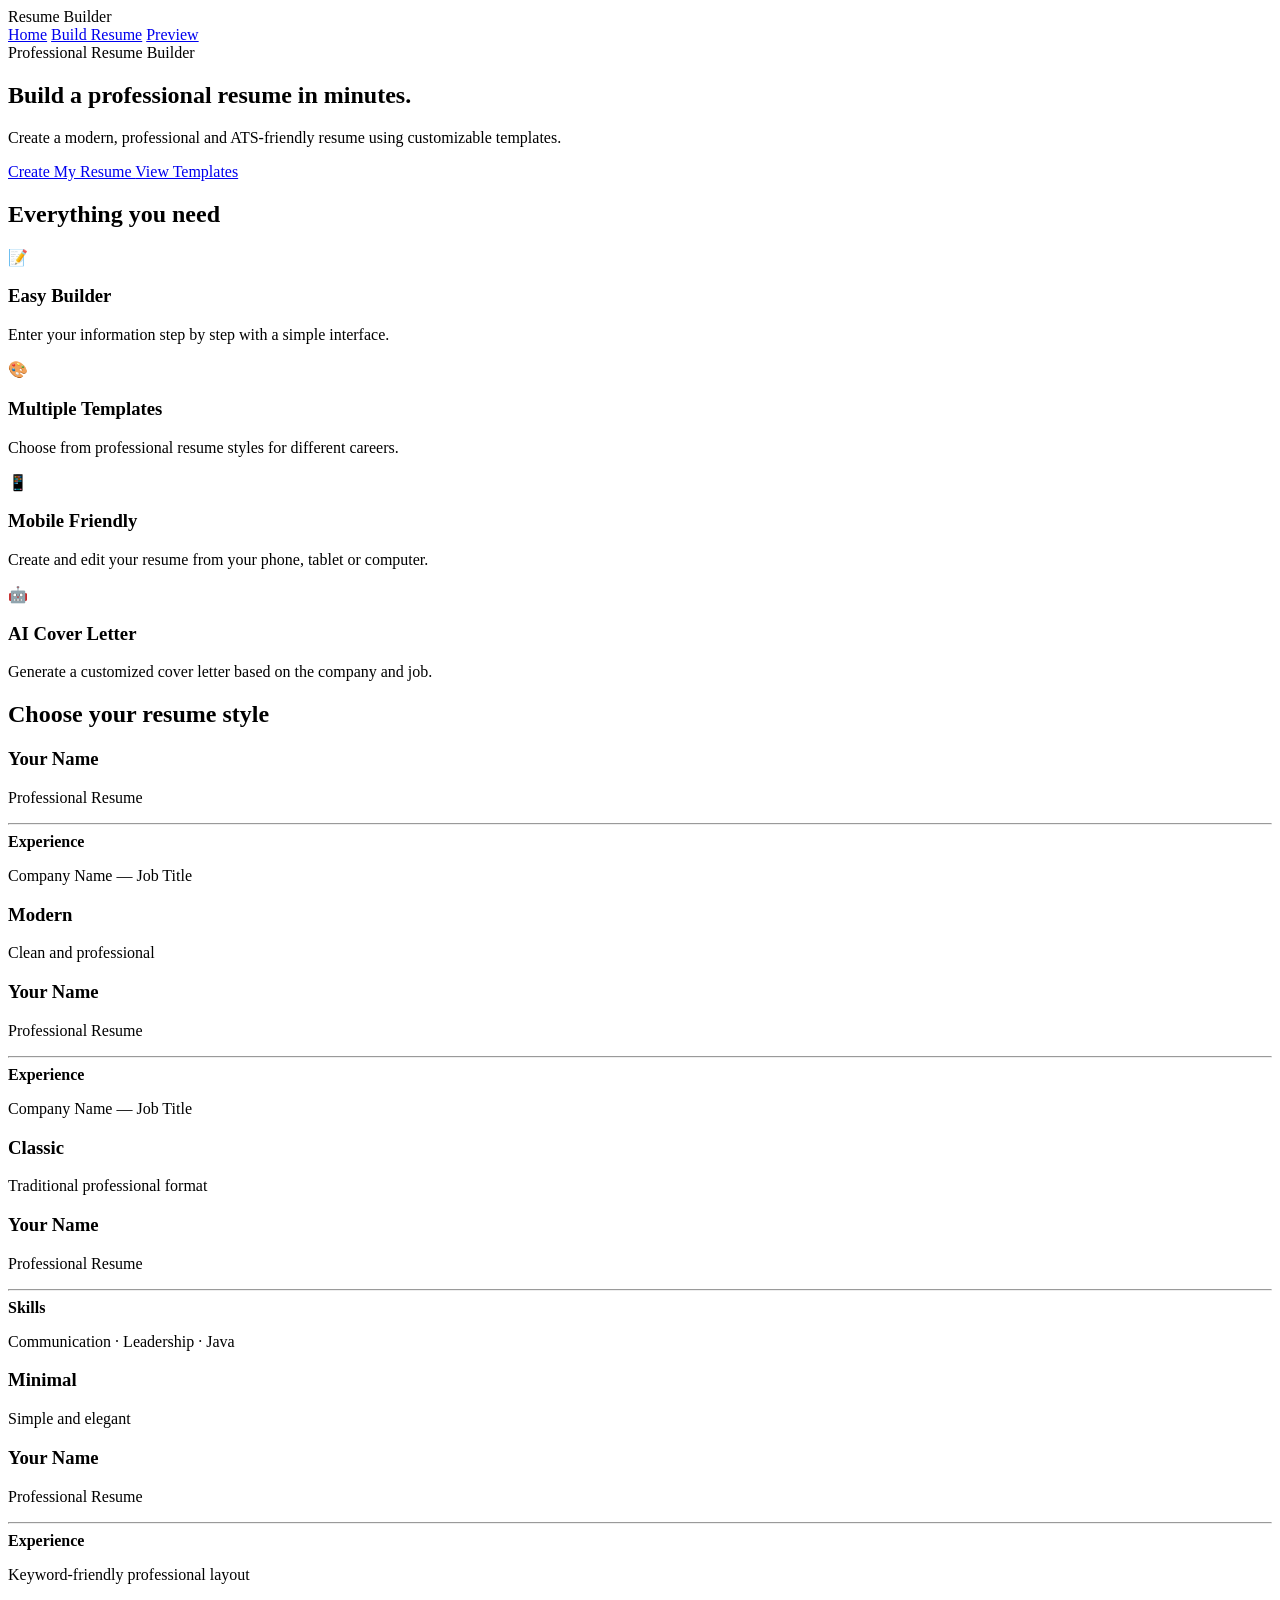
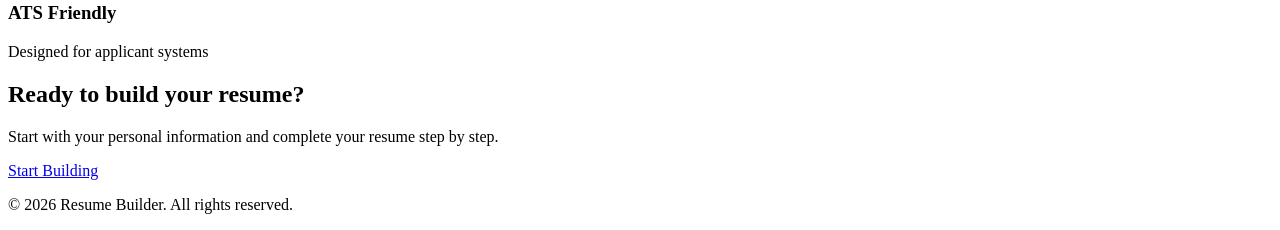
==== index.html @ 0e0696c9 "index.html" ====
<!DOCTYPE html>
<html lang="en">
<head>
    <meta charset="UTF-8">
    <meta name="viewport" content="width=device-width, initial-scale=1.0">

    <title>Resume Builder</title>

    <link rel="stylesheet" href="css/style.css">
</head>

<body>

<header class="navbar">
    <div class="logo">Resume Builder</div>

    <nav>
        <a href="index.html">Home</a>
        <a href="personal.html">Build Resume</a>
        <a href="preview.html">Preview</a>
    </nav>
</header>

<main>

    <section class="hero">

        <div class="hero-content">

            <span class="badge">Professional Resume Builder</span>

            <h1>
                Build a professional resume
                <span>in minutes.</span>
            </h1>

            <p>
                Create a modern, professional and ATS-friendly resume
                using customizable templates.
            </p>

            <div class="hero-buttons">

                <a href="personal.html" class="btn primary">
                    Create My Resume
                </a>

                <a href="#templates" class="btn secondary">
                    View Templates
                </a>

            </div>

        </div>

    </section>


    <section class="features">

        <h2>Everything you need</h2>

        <div class="feature-grid">

            <div class="feature-card">
                <div class="icon">📝</div>
                <h3>Easy Builder</h3>
                <p>
                    Enter your information step by step
                    with a simple interface.
                </p>
            </div>

            <div class="feature-card">
                <div class="icon">🎨</div>
                <h3>Multiple Templates</h3>
                <p>
                    Choose from professional resume
                    styles for different careers.
                </p>
            </div>

            <div class="feature-card">
                <div class="icon">📱</div>
                <h3>Mobile Friendly</h3>
                <p>
                    Create and edit your resume from
                    your phone, tablet or computer.
                </p>
            </div>

            <div class="feature-card">
                <div class="icon">🤖</div>
                <h3>AI Cover Letter</h3>
                <p>
                    Generate a customized cover letter
                    based on the company and job.
                </p>
            </div>

        </div>

    </section>


    <section id="templates" class="templates">

        <h2>Choose your resume style</h2>

        <div class="template-grid">

            <div class="template-card">
                <div class="template-preview modern">
                    <h3>Your Name</h3>
                    <p>Professional Resume</p>
                    <hr>
                    <strong>Experience</strong>
                    <p>Company Name — Job Title</p>
                </div>

                <h3>Modern</h3>
                <p>Clean and professional</p>
            </div>


            <div class="template-card">
                <div class="template-preview classic">
                    <h3>Your Name</h3>
                    <p>Professional Resume</p>
                    <hr>
                    <strong>Experience</strong>
                    <p>Company Name — Job Title</p>
                </div>

                <h3>Classic</h3>
                <p>Traditional professional format</p>
            </div>


            <div class="template-card">
                <div class="template-preview minimal">
                    <h3>Your Name</h3>
                    <p>Professional Resume</p>
                    <hr>
                    <strong>Skills</strong>
                    <p>Communication · Leadership · Java</p>
                </div>

                <h3>Minimal</h3>
                <p>Simple and elegant</p>
            </div>


            <div class="template-card">
                <div class="template-preview ats">
                    <h3>Your Name</h3>
                    <p>Professional Resume</p>
                    <hr>
                    <strong>Experience</strong>
                    <p>Keyword-friendly professional layout</p>
                </div>

                <h3>ATS Friendly</h3>
                <p>Designed for applicant systems</p>
            </div>

        </div>

    </section>


    <section class="cta">

        <h2>Ready to build your resume?</h2>

        <p>
            Start with your personal information and
            complete your resume step by step.
        </p>

        <a href="personal.html" class="btn primary">
            Start Building
        </a>

    </section>

</main>


<footer>

    <p>
        © 2026 Resume Builder. All rights reserved.
    </p>

</footer>


<script src="js/app.js"></script>

</body>
</html>
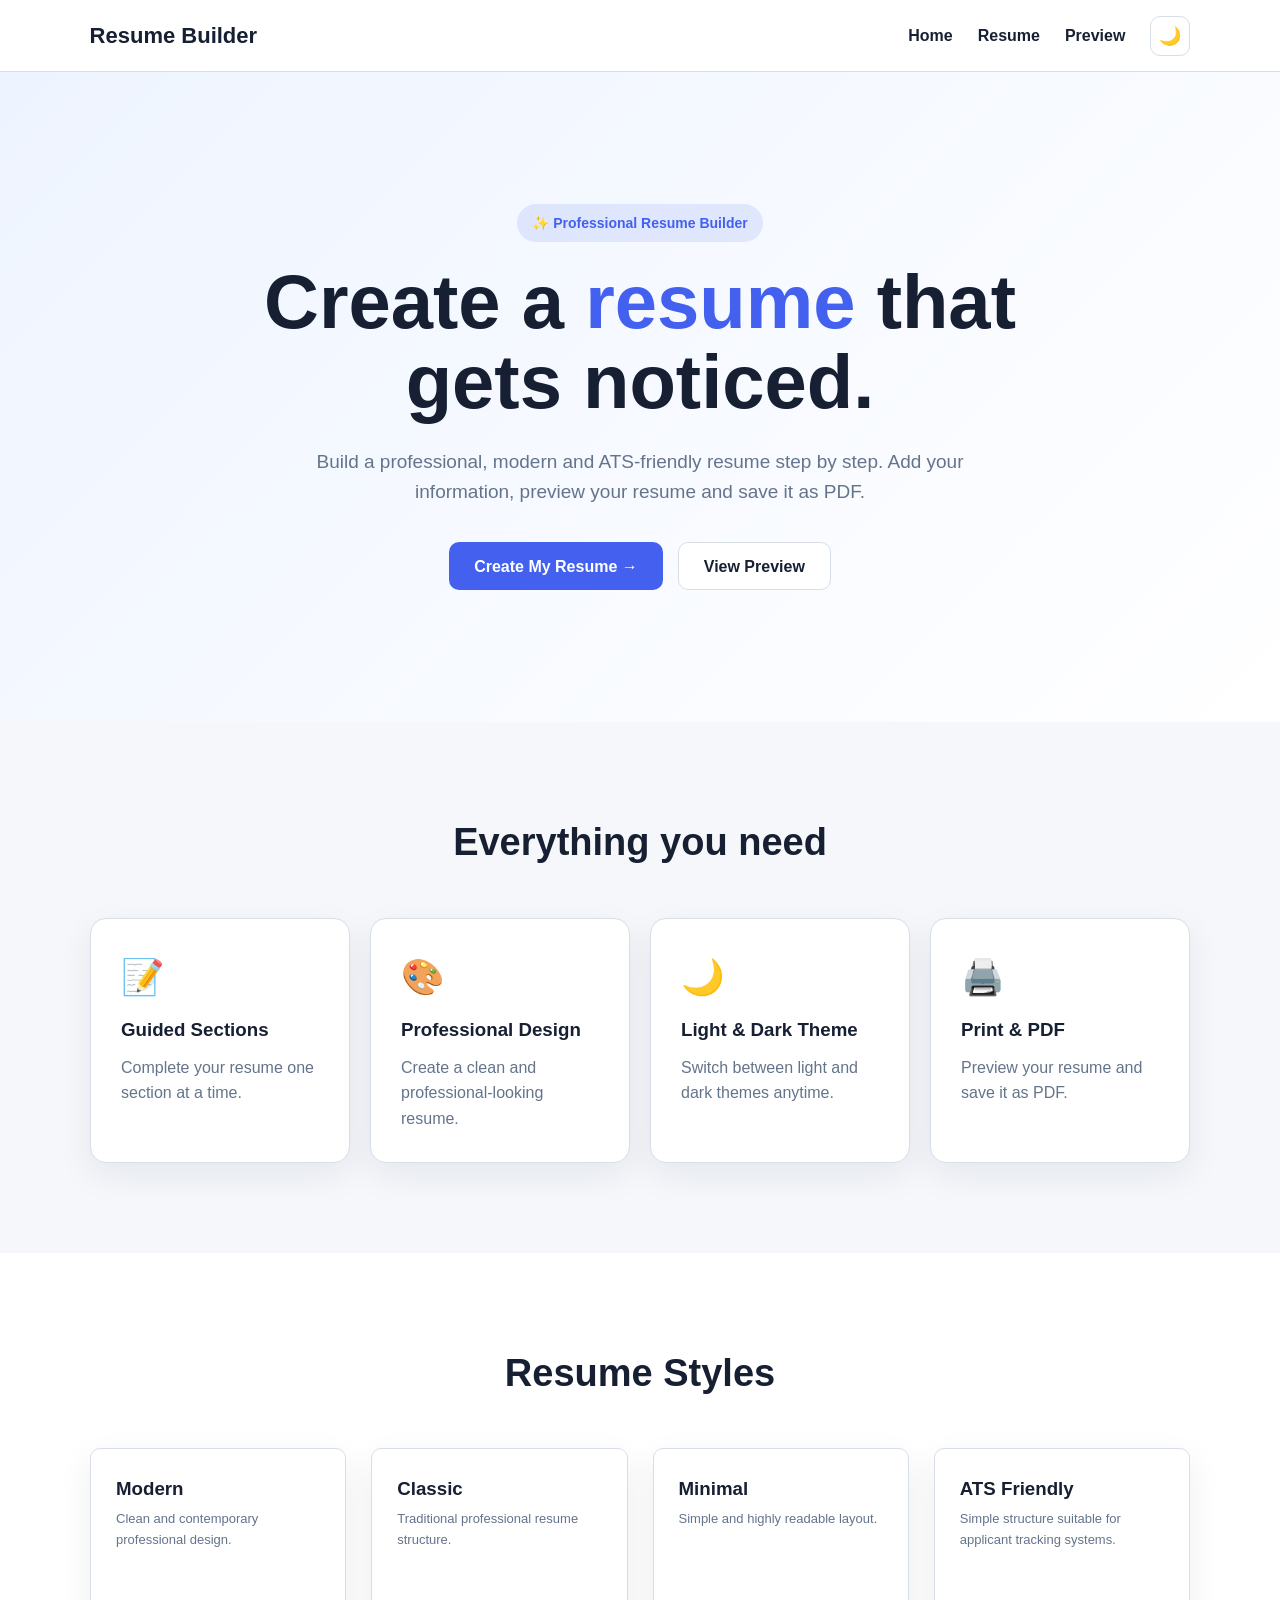
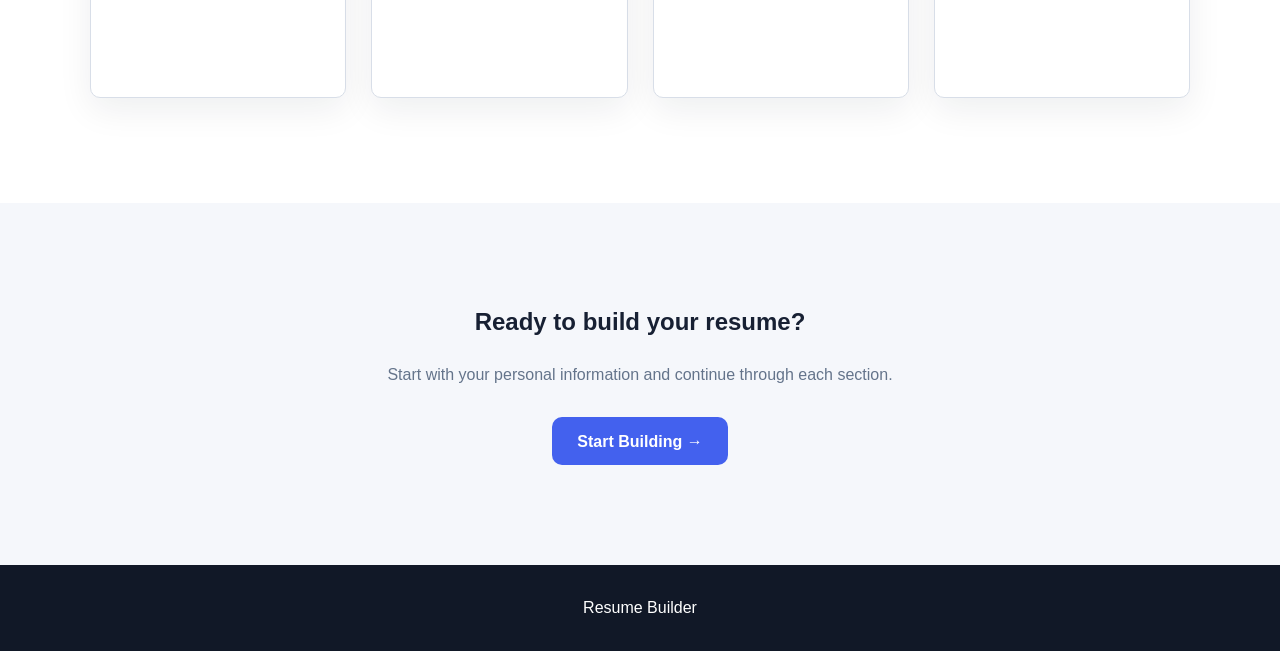
==== commit f0658b8d: "Update index.html" ====
--- a/index.html
+++ b/index.html
@@ -1,202 +1,352 @@
 <!DOCTYPE html>
+
 <html lang="en">
+
 <head>
+
     <meta charset="UTF-8">
-    <meta name="viewport" content="width=device-width, initial-scale=1.0">
+
+    <meta
+        name="viewport"
+        content="width=device-width, initial-scale=1.0"
+    >
 
     <title>Resume Builder</title>
 
-    <link rel="stylesheet" href="css/style.css">
+    <link
+        rel="stylesheet"
+        href="css/style.css"
+    >
+
+    <script src="theme.js"></script>
+
 </head>
 
+
 <body>
 
-<header class="navbar">
-    <div class="logo">Resume Builder</div>
-
-    <nav>
-        <a href="index.html">Home</a>
-        <a href="personal.html">Build Resume</a>
-        <a href="preview.html">Preview</a>
-    </nav>
-</header>
-
-<main>
-
-    <section class="hero">
-
-        <div class="hero-content">
-
-            <span class="badge">Professional Resume Builder</span>
-
-            <h1>
-                Build a professional resume
-                <span>in minutes.</span>
-            </h1>
+
+<!-- ================= NAVBAR ================= -->
+
+<nav class="navbar">
+
+    <div class="nav-inner">
+
+        <a
+            href="index.html"
+            class="logo"
+        >
+            Resume Builder
+        </a>
+
+
+        <div class="nav-links">
+
+            <a href="index.html">
+                Home
+            </a>
+
+            <a href="personal.html">
+                Resume
+            </a>
+
+            <a href="preview.html">
+                Preview
+            </a>
+
+
+            <button
+                id="themeToggle"
+                class="theme-toggle"
+                type="button"
+            >
+                🌙
+            </button>
+
+        </div>
+
+    </div>
+
+</nav>
+
+
+
+<!-- ================= HERO ================= -->
+
+<section class="hero">
+
+    <div class="hero-content">
+
+        <span class="badge">
+            ✨ Professional Resume Builder
+        </span>
+
+
+        <h1>
+
+            Create a
+
+            <span>
+                resume
+            </span>
+
+            that gets noticed.
+
+        </h1>
+
+
+        <p>
+
+            Build a professional,
+            modern and ATS-friendly
+            resume step by step.
+
+            Add your information,
+            preview your resume
+            and save it as PDF.
+
+        </p>
+
+
+        <div class="hero-buttons">
+
+            <a
+                href="personal.html"
+                class="btn primary"
+            >
+                Create My Resume →
+            </a>
+
+
+            <a
+                href="preview.html"
+                class="btn secondary"
+            >
+                View Preview
+            </a>
+
+        </div>
+
+    </div>
+
+</section>
+
+
+
+<!-- ================= FEATURES ================= -->
+
+<section class="section">
+
+    <h2>
+        Everything you need
+    </h2>
+
+
+    <div class="feature-grid">
+
+
+        <div class="feature-card">
+
+            <div class="icon">
+                📝
+            </div>
+
+            <h3>
+                Guided Sections
+            </h3>
 
             <p>
-                Create a modern, professional and ATS-friendly resume
-                using customizable templates.
+                Complete your resume
+                one section at a time.
             </p>
 
-            <div class="hero-buttons">
-
-                <a href="personal.html" class="btn primary">
-                    Create My Resume
-                </a>
-
-                <a href="#templates" class="btn secondary">
-                    View Templates
-                </a>
-
-            </div>
-
-        </div>
-
-    </section>
-
-
-    <section class="features">
-
-        <h2>Everything you need</h2>
-
-        <div class="feature-grid">
-
-            <div class="feature-card">
-                <div class="icon">📝</div>
-                <h3>Easy Builder</h3>
+        </div>
+
+
+        <div class="feature-card">
+
+            <div class="icon">
+                🎨
+            </div>
+
+            <h3>
+                Professional Design
+            </h3>
+
+            <p>
+                Create a clean and
+                professional-looking resume.
+            </p>
+
+        </div>
+
+
+        <div class="feature-card">
+
+            <div class="icon">
+                🌙
+            </div>
+
+            <h3>
+                Light & Dark Theme
+            </h3>
+
+            <p>
+                Switch between light
+                and dark themes anytime.
+            </p>
+
+        </div>
+
+
+        <div class="feature-card">
+
+            <div class="icon">
+                🖨️
+            </div>
+
+            <h3>
+                Print & PDF
+            </h3>
+
+            <p>
+                Preview your resume
+                and save it as PDF.
+            </p>
+
+        </div>
+
+
+    </div>
+
+</section>
+
+
+
+<!-- ================= TEMPLATES ================= -->
+
+<section class="section templates">
+
+    <h2>
+        Resume Styles
+    </h2>
+
+
+    <div class="template-grid">
+
+
+        <div class="template-card">
+
+            <div class="template-preview">
+
+                <h3>
+                    Modern
+                </h3>
+
                 <p>
-                    Enter your information step by step
-                    with a simple interface.
+                    Clean and contemporary
+                    professional design.
                 </p>
-            </div>
-
-            <div class="feature-card">
-                <div class="icon">🎨</div>
-                <h3>Multiple Templates</h3>
+
+            </div>
+
+        </div>
+
+
+        <div class="template-card">
+
+            <div class="template-preview">
+
+                <h3>
+                    Classic
+                </h3>
+
                 <p>
-                    Choose from professional resume
-                    styles for different careers.
+                    Traditional professional
+                    resume structure.
                 </p>
-            </div>
-
-            <div class="feature-card">
-                <div class="icon">📱</div>
-                <h3>Mobile Friendly</h3>
+
+            </div>
+
+        </div>
+
+
+        <div class="template-card">
+
+            <div class="template-preview">
+
+                <h3>
+                    Minimal
+                </h3>
+
                 <p>
-                    Create and edit your resume from
-                    your phone, tablet or computer.
+                    Simple and highly
+                    readable layout.
                 </p>
-            </div>
-
-            <div class="feature-card">
-                <div class="icon">🤖</div>
-                <h3>AI Cover Letter</h3>
+
+            </div>
+
+        </div>
+
+
+        <div class="template-card">
+
+            <div class="template-preview">
+
+                <h3>
+                    ATS Friendly
+                </h3>
+
                 <p>
-                    Generate a customized cover letter
-                    based on the company and job.
+                    Simple structure suitable
+                    for applicant tracking systems.
                 </p>
-            </div>
-
-        </div>
-
-    </section>
-
-
-    <section id="templates" class="templates">
-
-        <h2>Choose your resume style</h2>
-
-        <div class="template-grid">
-
-            <div class="template-card">
-                <div class="template-preview modern">
-                    <h3>Your Name</h3>
-                    <p>Professional Resume</p>
-                    <hr>
-                    <strong>Experience</strong>
-                    <p>Company Name — Job Title</p>
-                </div>
-
-                <h3>Modern</h3>
-                <p>Clean and professional</p>
-            </div>
-
-
-            <div class="template-card">
-                <div class="template-preview classic">
-                    <h3>Your Name</h3>
-                    <p>Professional Resume</p>
-                    <hr>
-                    <strong>Experience</strong>
-                    <p>Company Name — Job Title</p>
-                </div>
-
-                <h3>Classic</h3>
-                <p>Traditional professional format</p>
-            </div>
-
-
-            <div class="template-card">
-                <div class="template-preview minimal">
-                    <h3>Your Name</h3>
-                    <p>Professional Resume</p>
-                    <hr>
-                    <strong>Skills</strong>
-                    <p>Communication · Leadership · Java</p>
-                </div>
-
-                <h3>Minimal</h3>
-                <p>Simple and elegant</p>
-            </div>
-
-
-            <div class="template-card">
-                <div class="template-preview ats">
-                    <h3>Your Name</h3>
-                    <p>Professional Resume</p>
-                    <hr>
-                    <strong>Experience</strong>
-                    <p>Keyword-friendly professional layout</p>
-                </div>
-
-                <h3>ATS Friendly</h3>
-                <p>Designed for applicant systems</p>
-            </div>
-
-        </div>
-
-    </section>
-
-
-    <section class="cta">
-
-        <h2>Ready to build your resume?</h2>
-
-        <p>
-            Start with your personal information and
-            complete your resume step by step.
-        </p>
-
-        <a href="personal.html" class="btn primary">
-            Start Building
-        </a>
-
-    </section>
-
-</main>
+
+            </div>
+
+        </div>
+
+
+    </div>
+
+</section>
+
+
+
+<!-- ================= CTA ================= -->
+
+<section class="cta">
+
+    <h2>
+        Ready to build your resume?
+    </h2>
+
+
+    <p>
+        Start with your personal
+        information and continue
+        through each section.
+    </p>
+
+
+    <a
+        href="personal.html"
+        class="btn primary"
+    >
+        Start Building →
+    </a>
+
+</section>
+
 
 
 <footer>
 
-    <p>
-        © 2026 Resume Builder. All rights reserved.
-    </p>
+    Resume Builder
 
 </footer>
 
 
-<script src="js/app.js"></script>
-
 </body>
+
 </html>
--- a/css/style.css
+++ b/css/style.css
@@ -0,0 +1,1228 @@
+/* =====================================================
+   ELEVORA RESUME BUILDER
+   GLOBAL CSS
+   LIGHT + DARK THEME
+===================================================== */
+
+
+/* =====================================================
+   LIGHT THEME
+===================================================== */
+
+:root {
+
+    --bg: #f5f7fb;
+
+    --surface: #ffffff;
+
+    --surface-2: #f1f5f9;
+
+    --text: #172033;
+
+    --muted: #64748b;
+
+    --border: #d8dee8;
+
+    --primary: #4361ee;
+
+    --primary-hover: #3651d4;
+
+    --danger: #dc2626;
+
+    --success: #16a34a;
+
+    --input-bg: #ffffff;
+
+    --nav-bg: #ffffff;
+
+    --hero-bg: #eef4ff;
+
+    --shadow:
+        0 12px 35px rgba(15, 23, 42, 0.07);
+}
+
+
+/* =====================================================
+   DARK THEME
+===================================================== */
+
+html[data-theme="dark"] {
+
+    --bg: #080d18;
+
+    --surface: #111827;
+
+    --surface-2: #1e293b;
+
+    --text: #f8fafc;
+
+    --muted: #94a3b8;
+
+    --border: #334155;
+
+    --primary: #6d7ff5;
+
+    --primary-hover: #8190f7;
+
+    --danger: #f87171;
+
+    --success: #4ade80;
+
+    --input-bg: #0f172a;
+
+    --nav-bg: #0f172a;
+
+    --hero-bg: #0f172a;
+
+    --shadow:
+        0 15px 40px rgba(0, 0, 0, 0.35);
+}
+
+
+/* =====================================================
+   RESET
+===================================================== */
+
+* {
+
+    margin: 0;
+
+    padding: 0;
+
+    box-sizing: border-box;
+}
+
+
+html {
+
+    scroll-behavior: smooth;
+}
+
+
+body {
+
+    font-family:
+        Arial,
+        Helvetica,
+        sans-serif;
+
+    background:
+        var(--bg);
+
+    color:
+        var(--text);
+
+    line-height:
+        1.6;
+
+    transition:
+        background 0.25s ease,
+        color 0.25s ease;
+}
+
+
+button,
+input,
+textarea,
+select {
+
+    font-family:
+        inherit;
+}
+
+
+/* =====================================================
+   NAVBAR
+===================================================== */
+
+.navbar {
+
+    width: 100%;
+
+    min-height: 72px;
+
+    padding:
+        0 7%;
+
+    display: flex;
+
+    align-items: center;
+
+    background:
+        var(--nav-bg);
+
+    border-bottom:
+        1px solid var(--border);
+
+    position: sticky;
+
+    top: 0;
+
+    z-index: 1000;
+
+    transition:
+        background 0.25s ease,
+        border-color 0.25s ease;
+}
+
+
+.nav-inner {
+
+    width: 100%;
+
+    max-width: 1200px;
+
+    margin: auto;
+
+    display: flex;
+
+    align-items: center;
+
+    justify-content: space-between;
+}
+
+
+.logo {
+
+    font-size: 22px;
+
+    font-weight: 800;
+
+    color:
+        var(--text);
+
+    text-decoration:
+        none;
+}
+
+
+.nav-links {
+
+    display: flex;
+
+    align-items: center;
+
+    gap: 25px;
+}
+
+
+.nav-links a {
+
+    text-decoration: none;
+
+    color:
+        var(--text);
+
+    font-weight: 600;
+
+    transition:
+        color 0.2s ease;
+}
+
+
+.nav-links a:hover {
+
+    color:
+        var(--primary);
+}
+
+
+/* =====================================================
+   THEME BUTTON
+===================================================== */
+
+.theme-toggle {
+
+    width: 40px;
+
+    height: 40px;
+
+    display: flex;
+
+    align-items: center;
+
+    justify-content: center;
+
+    border:
+        1px solid var(--border);
+
+    border-radius:
+        10px;
+
+    background:
+        var(--surface);
+
+    color:
+        var(--text);
+
+    cursor:
+        pointer;
+
+    font-size:
+        18px;
+
+    transition:
+        all 0.2s ease;
+}
+
+
+.theme-toggle:hover {
+
+    background:
+        var(--surface-2);
+
+    transform:
+        translateY(-2px);
+}
+
+
+/* =====================================================
+   HERO
+===================================================== */
+
+.hero {
+
+    min-height: 650px;
+
+    display: flex;
+
+    align-items: center;
+
+    justify-content: center;
+
+    text-align: center;
+
+    padding:
+        80px 7%;
+
+    background:
+        linear-gradient(
+            135deg,
+            var(--hero-bg),
+            var(--surface)
+        );
+}
+
+
+.hero-content {
+
+    max-width:
+        850px;
+}
+
+
+.badge {
+
+    display: inline-block;
+
+    padding:
+        8px 15px;
+
+    border-radius:
+        30px;
+
+    background:
+        rgba(67, 97, 238, 0.12);
+
+    color:
+        var(--primary);
+
+    font-size:
+        14px;
+
+    font-weight:
+        700;
+
+    margin-bottom:
+        20px;
+}
+
+
+.hero h1 {
+
+    font-size:
+        clamp(42px, 7vw, 76px);
+
+    line-height:
+        1.05;
+
+    margin-bottom:
+        25px;
+}
+
+
+.hero h1 span {
+
+    color:
+        var(--primary);
+}
+
+
+.hero p {
+
+    max-width:
+        680px;
+
+    margin:
+        auto;
+
+    font-size:
+        19px;
+
+    color:
+        var(--muted);
+}
+
+
+/* =====================================================
+   BUTTONS
+===================================================== */
+
+.hero-buttons {
+
+    display: flex;
+
+    justify-content: center;
+
+    gap: 15px;
+
+    margin-top: 35px;
+
+    flex-wrap: wrap;
+}
+
+
+.btn {
+
+    display: inline-flex;
+
+    align-items: center;
+
+    justify-content: center;
+
+    min-height: 48px;
+
+    padding:
+        0 25px;
+
+    border-radius:
+        10px;
+
+    text-decoration:
+        none;
+
+    font-weight:
+        700;
+
+    cursor:
+        pointer;
+
+    transition:
+        0.2s ease;
+}
+
+
+.btn:hover {
+
+    transform:
+        translateY(-2px);
+}
+
+
+.primary,
+.btn-primary {
+
+    background:
+        var(--primary);
+
+    color:
+        white;
+
+    border:
+        none;
+}
+
+
+.primary:hover,
+.btn-primary:hover {
+
+    background:
+        var(--primary-hover);
+}
+
+
+.secondary,
+.btn-secondary {
+
+    background:
+        var(--surface);
+
+    color:
+        var(--text);
+
+    border:
+        1px solid var(--border);
+}
+
+
+/* =====================================================
+   GENERAL SECTIONS
+===================================================== */
+
+.section {
+
+    padding:
+        90px 7%;
+}
+
+
+.section h2 {
+
+    text-align:
+        center;
+
+    font-size:
+        38px;
+
+    margin-bottom:
+        45px;
+}
+
+
+.feature-grid {
+
+    max-width:
+        1100px;
+
+    margin:
+        auto;
+
+    display:
+        grid;
+
+    grid-template-columns:
+        repeat(4, 1fr);
+
+    gap:
+        20px;
+}
+
+
+.feature-card {
+
+    background:
+        var(--surface);
+
+    padding:
+        30px;
+
+    border-radius:
+        16px;
+
+    border:
+        1px solid var(--border);
+
+    box-shadow:
+        var(--shadow);
+}
+
+
+.feature-card h3 {
+
+    margin:
+        10px 0;
+}
+
+
+.feature-card p {
+
+    color:
+        var(--muted);
+}
+
+
+.icon {
+
+    font-size:
+        35px;
+}
+
+
+/* =====================================================
+   TEMPLATES
+===================================================== */
+
+.templates {
+
+    background:
+        var(--surface);
+}
+
+
+.template-grid {
+
+    max-width:
+        1100px;
+
+    margin:
+        auto;
+
+    display:
+        grid;
+
+    grid-template-columns:
+        repeat(4, 1fr);
+
+    gap:
+        25px;
+}
+
+
+.template-card {
+
+    text-align:
+        center;
+}
+
+
+.template-preview {
+
+    min-height:
+        250px;
+
+    padding:
+        25px;
+
+    text-align:
+        left;
+
+    background:
+        var(--surface);
+
+    border:
+        1px solid var(--border);
+
+    box-shadow:
+        var(--shadow);
+
+    margin-bottom:
+        15px;
+
+    border-radius:
+        10px;
+}
+
+
+.template-preview h3 {
+
+    margin-bottom:
+        5px;
+}
+
+
+.template-preview p {
+
+    color:
+        var(--muted);
+
+    font-size:
+        13px;
+}
+
+
+/* =====================================================
+   CTA
+===================================================== */
+
+.cta {
+
+    padding:
+        100px 7%;
+
+    text-align:
+        center;
+}
+
+
+.cta h2 {
+
+    margin-bottom:
+        20px;
+}
+
+
+.cta p {
+
+    max-width:
+        600px;
+
+    margin:
+        0 auto 30px;
+
+    color:
+        var(--muted);
+}
+
+
+/* =====================================================
+   BUILDER PAGE
+===================================================== */
+
+.builder-page {
+
+    width:
+        100%;
+
+    max-width:
+        1000px;
+
+    margin:
+        auto;
+
+    padding:
+        60px 5%;
+}
+
+
+.builder-header {
+
+    text-align:
+        center;
+
+    margin-bottom:
+        35px;
+}
+
+
+.builder-header h1 {
+
+    font-size:
+        42px;
+
+    margin:
+        12px 0;
+}
+
+
+.builder-header p {
+
+    color:
+        var(--muted);
+}
+
+
+/* =====================================================
+   STEP BAR
+===================================================== */
+
+.stepbar {
+
+    display:
+        grid;
+
+    grid-template-columns:
+        repeat(10, 1fr);
+
+    gap:
+        6px;
+
+    margin-bottom:
+        25px;
+}
+
+
+.step {
+
+    padding:
+        9px 4px;
+
+    text-align:
+        center;
+
+    text-decoration:
+        none;
+
+    border-radius:
+        8px;
+
+    background:
+        var(--surface-2);
+
+    border:
+        1px solid var(--border);
+
+    color:
+        var(--muted);
+
+    font-size:
+        11px;
+}
+
+
+.step.active {
+
+    background:
+        rgba(67, 97, 238, 0.12);
+
+    border-color:
+        var(--primary);
+
+    color:
+        var(--primary);
+
+    font-weight:
+        800;
+}
+
+
+/* =====================================================
+   FORM CARD
+===================================================== */
+
+.form-card {
+
+    background:
+        var(--surface);
+
+    border:
+        1px solid var(--border);
+
+    border-radius:
+        18px;
+
+    padding:
+        35px;
+
+    box-shadow:
+        var(--shadow);
+}
+
+
+.form-card h2 {
+
+    margin-bottom:
+        25px;
+}
+
+
+/* =====================================================
+   FORM GRID
+===================================================== */
+
+.form-grid {
+
+    display:
+        grid;
+
+    grid-template-columns:
+        1fr 1fr;
+
+    gap:
+        22px;
+}
+
+
+.form-group {
+
+    display:
+        flex;
+
+    flex-direction:
+        column;
+
+    gap:
+        8px;
+}
+
+
+.form-group.full-width {
+
+    grid-column:
+        1 / -1;
+}
+
+
+.form-group label {
+
+    color:
+        var(--text);
+
+    font-weight:
+        700;
+}
+
+
+.required {
+
+    color:
+        var(--danger);
+}
+
+
+/* =====================================================
+   INPUTS
+===================================================== */
+
+.form-group input,
+.form-group textarea,
+.form-group select {
+
+    width:
+        100%;
+
+    padding:
+        13px 15px;
+
+    border:
+        1px solid var(--border);
+
+    border-radius:
+        9px;
+
+    font-size:
+        15px;
+
+    outline:
+        none;
+
+    background:
+        var(--input-bg);
+
+    color:
+        var(--text);
+
+    transition:
+        0.2s ease;
+}
+
+
+.form-group input::placeholder,
+.form-group textarea::placeholder {
+
+    color:
+        var(--muted);
+}
+
+
+.form-group textarea {
+
+    min-height:
+        150px;
+
+    resize:
+        vertical;
+}
+
+
+.form-group input:focus,
+.form-group textarea:focus,
+.form-group select:focus {
+
+    border-color:
+        var(--primary);
+
+    box-shadow:
+        0 0 0 3px
+        rgba(67, 97, 238, 0.12);
+}
+
+
+select option {
+
+    background:
+        var(--surface);
+
+    color:
+        var(--text);
+}
+
+
+/* =====================================================
+   CHARACTER COUNTER
+===================================================== */
+
+.counter {
+
+    text-align:
+        right;
+
+    color:
+        var(--muted);
+
+    font-size:
+        12px;
+}
+
+
+/* =====================================================
+   FORM ACTIONS
+===================================================== */
+
+.form-actions {
+
+    display:
+        flex;
+
+    justify-content:
+        space-between;
+
+    align-items:
+        center;
+
+    gap:
+        15px;
+
+    margin-top:
+        30px;
+}
+
+
+.form-actions button {
+
+    border:
+        none;
+}
+
+
+/* =====================================================
+   SUMMARY TIPS
+===================================================== */
+
+.summary-tip {
+
+    margin-top:
+        25px;
+
+    padding:
+        20px;
+
+    border-radius:
+        14px;
+
+    background:
+        rgba(67, 97, 238, 0.08);
+
+    border:
+        1px solid
+        rgba(67, 97, 238, 0.20);
+}
+
+
+.summary-tip strong {
+
+    font-size:
+        16px;
+}
+
+
+.summary-tip ul {
+
+    padding-left:
+        20px;
+
+    margin-top:
+        8px;
+}
+
+
+/* =====================================================
+   FOOTER
+===================================================== */
+
+footer {
+
+    text-align:
+        center;
+
+    padding:
+        30px;
+
+    background:
+        #111827;
+
+    color:
+        white;
+}
+
+
+/* =====================================================
+   MOBILE
+===================================================== */
+
+@media (max-width: 900px) {
+
+    .feature-grid {
+
+        grid-template-columns:
+            repeat(2, 1fr);
+    }
+
+
+    .template-grid {
+
+        grid-template-columns:
+            repeat(2, 1fr);
+    }
+
+
+    .stepbar {
+
+        grid-template-columns:
+            repeat(5, 1fr);
+    }
+}
+
+
+@media (max-width: 650px) {
+
+    .navbar {
+
+        padding:
+            0 5%;
+    }
+
+
+    .nav-links {
+
+        gap:
+            10px;
+    }
+
+
+    .nav-links a {
+
+        font-size:
+            12px;
+    }
+
+
+    .theme-toggle {
+
+        width:
+            36px;
+
+        height:
+            36px;
+    }
+
+
+    .hero {
+
+        min-height:
+            600px;
+
+        padding:
+            60px 5%;
+    }
+
+
+    .hero h1 {
+
+        font-size:
+            42px;
+    }
+
+
+    .hero p {
+
+        font-size:
+            16px;
+    }
+
+
+    .section {
+
+        padding:
+            65px 5%;
+    }
+
+
+    .section h2 {
+
+        font-size:
+            30px;
+    }
+
+
+    .feature-grid,
+    .template-grid {
+
+        grid-template-columns:
+            1fr;
+    }
+
+
+    .builder-page {
+
+        padding:
+            45px 5%;
+    }
+
+
+    .builder-header h1 {
+
+        font-size:
+            32px;
+    }
+
+
+    .form-card {
+
+        padding:
+            22px;
+    }
+
+
+    .form-grid {
+
+        grid-template-columns:
+            1fr;
+    }
+
+
+    .form-group.full-width {
+
+        grid-column:
+            auto;
+    }
+
+
+    .form-actions {
+
+        flex-direction:
+            column-reverse;
+    }
+
+
+    .form-actions .btn {
+
+        width:
+            100%;
+    }
+
+
+    .step {
+
+        font-size:
+            9px;
+
+        padding:
+            7px 2px;
+    }
+}
+
+
+/* =====================================================
+   PRINT
+===================================================== */
+
+@media print {
+
+    .navbar,
+    .stepbar,
+    .form-actions {
+
+        display:
+            none !important;
+    }
+}
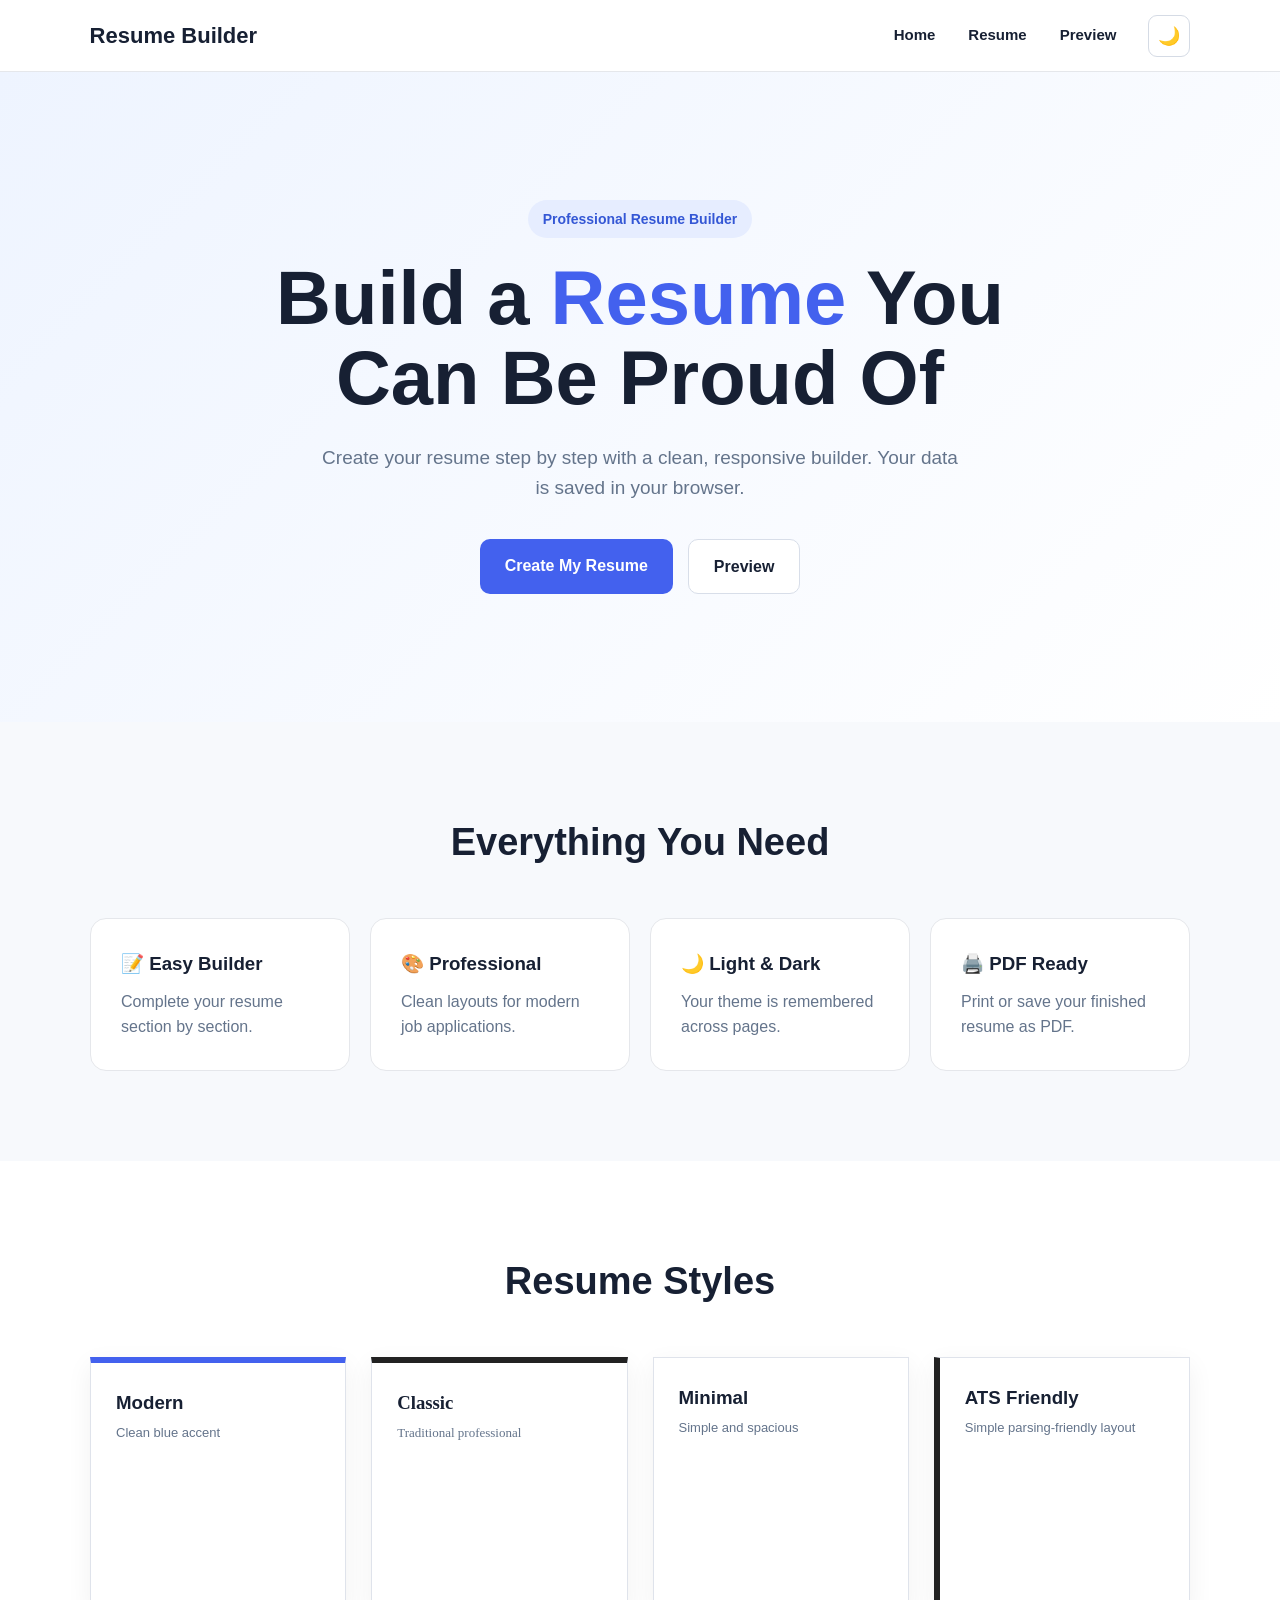
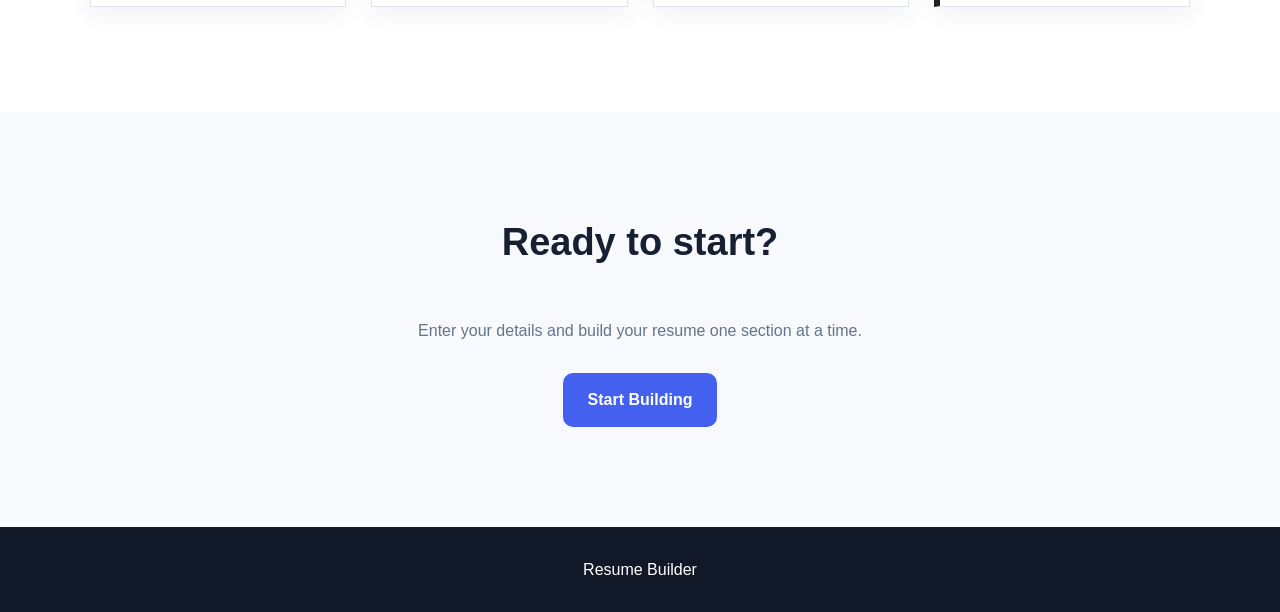
==== commit f1133aea: "Update index.html" ====
--- a/index.html
+++ b/index.html
@@ -1,352 +1 @@
-<!DOCTYPE html>
-
-<html lang="en">
-
-<head>
-
-    <meta charset="UTF-8">
-
-    <meta
-        name="viewport"
-        content="width=device-width, initial-scale=1.0"
-    >
-
-    <title>Resume Builder</title>
-
-    <link
-        rel="stylesheet"
-        href="css/style.css"
-    >
-
-    <script src="theme.js"></script>
-
-</head>
-
-
-<body>
-
-
-<!-- ================= NAVBAR ================= -->
-
-<nav class="navbar">
-
-    <div class="nav-inner">
-
-        <a
-            href="index.html"
-            class="logo"
-        >
-            Resume Builder
-        </a>
-
-
-        <div class="nav-links">
-
-            <a href="index.html">
-                Home
-            </a>
-
-            <a href="personal.html">
-                Resume
-            </a>
-
-            <a href="preview.html">
-                Preview
-            </a>
-
-
-            <button
-                id="themeToggle"
-                class="theme-toggle"
-                type="button"
-            >
-                🌙
-            </button>
-
-        </div>
-
-    </div>
-
-</nav>
-
-
-
-<!-- ================= HERO ================= -->
-
-<section class="hero">
-
-    <div class="hero-content">
-
-        <span class="badge">
-            ✨ Professional Resume Builder
-        </span>
-
-
-        <h1>
-
-            Create a
-
-            <span>
-                resume
-            </span>
-
-            that gets noticed.
-
-        </h1>
-
-
-        <p>
-
-            Build a professional,
-            modern and ATS-friendly
-            resume step by step.
-
-            Add your information,
-            preview your resume
-            and save it as PDF.
-
-        </p>
-
-
-        <div class="hero-buttons">
-
-            <a
-                href="personal.html"
-                class="btn primary"
-            >
-                Create My Resume →
-            </a>
-
-
-            <a
-                href="preview.html"
-                class="btn secondary"
-            >
-                View Preview
-            </a>
-
-        </div>
-
-    </div>
-
-</section>
-
-
-
-<!-- ================= FEATURES ================= -->
-
-<section class="section">
-
-    <h2>
-        Everything you need
-    </h2>
-
-
-    <div class="feature-grid">
-
-
-        <div class="feature-card">
-
-            <div class="icon">
-                📝
-            </div>
-
-            <h3>
-                Guided Sections
-            </h3>
-
-            <p>
-                Complete your resume
-                one section at a time.
-            </p>
-
-        </div>
-
-
-        <div class="feature-card">
-
-            <div class="icon">
-                🎨
-            </div>
-
-            <h3>
-                Professional Design
-            </h3>
-
-            <p>
-                Create a clean and
-                professional-looking resume.
-            </p>
-
-        </div>
-
-
-        <div class="feature-card">
-
-            <div class="icon">
-                🌙
-            </div>
-
-            <h3>
-                Light & Dark Theme
-            </h3>
-
-            <p>
-                Switch between light
-                and dark themes anytime.
-            </p>
-
-        </div>
-
-
-        <div class="feature-card">
-
-            <div class="icon">
-                🖨️
-            </div>
-
-            <h3>
-                Print & PDF
-            </h3>
-
-            <p>
-                Preview your resume
-                and save it as PDF.
-            </p>
-
-        </div>
-
-
-    </div>
-
-</section>
-
-
-
-<!-- ================= TEMPLATES ================= -->
-
-<section class="section templates">
-
-    <h2>
-        Resume Styles
-    </h2>
-
-
-    <div class="template-grid">
-
-
-        <div class="template-card">
-
-            <div class="template-preview">
-
-                <h3>
-                    Modern
-                </h3>
-
-                <p>
-                    Clean and contemporary
-                    professional design.
-                </p>
-
-            </div>
-
-        </div>
-
-
-        <div class="template-card">
-
-            <div class="template-preview">
-
-                <h3>
-                    Classic
-                </h3>
-
-                <p>
-                    Traditional professional
-                    resume structure.
-                </p>
-
-            </div>
-
-        </div>
-
-
-        <div class="template-card">
-
-            <div class="template-preview">
-
-                <h3>
-                    Minimal
-                </h3>
-
-                <p>
-                    Simple and highly
-                    readable layout.
-                </p>
-
-            </div>
-
-        </div>
-
-
-        <div class="template-card">
-
-            <div class="template-preview">
-
-                <h3>
-                    ATS Friendly
-                </h3>
-
-                <p>
-                    Simple structure suitable
-                    for applicant tracking systems.
-                </p>
-
-            </div>
-
-        </div>
-
-
-    </div>
-
-</section>
-
-
-
-<!-- ================= CTA ================= -->
-
-<section class="cta">
-
-    <h2>
-        Ready to build your resume?
-    </h2>
-
-
-    <p>
-        Start with your personal
-        information and continue
-        through each section.
-    </p>
-
-
-    <a
-        href="personal.html"
-        class="btn primary"
-    >
-        Start Building →
-    </a>
-
-</section>
-
-
-
-<footer>
-
-    Resume Builder
-
-</footer>
-
-
-</body>
-
-</html>
+<!doctype html><html lang="en"><head><meta charset="UTF-8"><meta name="viewport" content="width=device-width,initial-scale=1.0"><title>Resume Builder</title><link rel="stylesheet" href="css/style.css"><script src="theme.js"></script><script src="js/app.js"></script></head><body><header class="navbar"><div class="logo">Resume Builder</div><nav><a href="index.html">Home</a><a href="personal.html">Resume</a><a href="preview.html">Preview</a><button id="themeToggle" class="theme-toggle" type="button">🌙</button></nav></header><main><section class="hero"><div class="hero-content"><span class="badge">Professional Resume Builder</span><h1>Build a <span>Resume</span> You Can Be Proud Of</h1><p>Create your resume step by step with a clean, responsive builder. Your data is saved in your browser.</p><div class="hero-buttons"><a class="btn primary" href="personal.html">Create My Resume</a><a class="btn secondary" href="preview.html">Preview</a></div></div></section><section class="features"><h2>Everything You Need</h2><div class="feature-grid"><div class="feature-card"><h3>📝 Easy Builder</h3><p>Complete your resume section by section.</p></div><div class="feature-card"><h3>🎨 Professional</h3><p>Clean layouts for modern job applications.</p></div><div class="feature-card"><h3>🌙 Light & Dark</h3><p>Your theme is remembered across pages.</p></div><div class="feature-card"><h3>🖨️ PDF Ready</h3><p>Print or save your finished resume as PDF.</p></div></div></section><section class="templates"><h2>Resume Styles</h2><div class="template-grid"><div class="template-preview modern"><h3>Modern</h3><p>Clean blue accent</p></div><div class="template-preview classic"><h3>Classic</h3><p>Traditional professional</p></div><div class="template-preview"><h3>Minimal</h3><p>Simple and spacious</p></div><div class="template-preview ats"><h3>ATS Friendly</h3><p>Simple parsing-friendly layout</p></div></div></section><section class="cta"><h2>Ready to start?</h2><p>Enter your details and build your resume one section at a time.</p><a class="btn primary" href="personal.html">Start Building</a></section></main><footer>Resume Builder</footer></body></html>
--- a/css/style.css
+++ b/css/style.css
@@ -1,387 +1,261 @@
-/* =====================================================
+/* =========================================================
    ELEVORA RESUME BUILDER
-   GLOBAL CSS
-   LIGHT + DARK THEME
-===================================================== */
-
-
-/* =====================================================
-   LIGHT THEME
-===================================================== */
-
-:root {
-
-    --bg: #f5f7fb;
-
-    --surface: #ffffff;
-
-    --surface-2: #f1f5f9;
-
-    --text: #172033;
-
-    --muted: #64748b;
-
-    --border: #d8dee8;
-
-    --primary: #4361ee;
-
-    --primary-hover: #3651d4;
-
-    --danger: #dc2626;
-
-    --success: #16a34a;
-
-    --input-bg: #ffffff;
-
-    --nav-bg: #ffffff;
-
-    --hero-bg: #eef4ff;
-
-    --shadow:
-        0 12px 35px rgba(15, 23, 42, 0.07);
-}
-
-
-/* =====================================================
-   DARK THEME
-===================================================== */
-
-html[data-theme="dark"] {
-
-    --bg: #080d18;
-
-    --surface: #111827;
-
-    --surface-2: #1e293b;
-
-    --text: #f8fafc;
-
-    --muted: #94a3b8;
-
-    --border: #334155;
-
-    --primary: #6d7ff5;
-
-    --primary-hover: #8190f7;
-
-    --danger: #f87171;
-
-    --success: #4ade80;
-
-    --input-bg: #0f172a;
-
-    --nav-bg: #0f172a;
-
-    --hero-bg: #0f172a;
-
-    --shadow:
-        0 15px 40px rgba(0, 0, 0, 0.35);
-}
-
-
-/* =====================================================
+   GLOBAL STYLE SHEET
+========================================================= */
+
+
+/* =========================================================
    RESET
-===================================================== */
+========================================================= */
 
 * {
-
     margin: 0;
-
     padding: 0;
-
     box-sizing: border-box;
 }
 
 
 html {
-
     scroll-behavior: smooth;
 }
 
 
 body {
-
-    font-family:
-        Arial,
-        Helvetica,
-        sans-serif;
-
-    background:
-        var(--bg);
-
-    color:
-        var(--text);
-
-    line-height:
-        1.6;
-
+    font-family: Arial, Helvetica, sans-serif;
+    background: #f7f9fc;
+    color: #172033;
+    line-height: 1.6;
+    min-height: 100vh;
     transition:
-        background 0.25s ease,
+        background-color 0.25s ease,
         color 0.25s ease;
 }
 
+
+/* =========================================================
+   GLOBAL ELEMENTS
+========================================================= */
 
 button,
 input,
-textarea,
-select {
-
-    font-family:
-        inherit;
-}
-
-
-/* =====================================================
+select,
+textarea {
+    font-family: inherit;
+}
+
+
+button {
+    cursor: pointer;
+}
+
+
+a {
+    color: inherit;
+}
+
+
+img {
+    max-width: 100%;
+}
+
+
+/* =========================================================
    NAVBAR
-===================================================== */
+========================================================= */
 
 .navbar {
-
     width: 100%;
-
     min-height: 72px;
 
-    padding:
-        0 7%;
+    padding: 0 7%;
 
     display: flex;
-
     align-items: center;
-
-    background:
-        var(--nav-bg);
-
-    border-bottom:
-        1px solid var(--border);
+    justify-content: space-between;
+
+    background: #ffffff;
+
+    border-bottom: 1px solid #e5e7eb;
 
     position: sticky;
-
     top: 0;
 
     z-index: 1000;
 
     transition:
-        background 0.25s ease,
+        background-color 0.25s ease,
         border-color 0.25s ease;
 }
 
 
-.nav-inner {
-
-    width: 100%;
-
-    max-width: 1200px;
-
-    margin: auto;
-
+.logo {
+    font-size: 22px;
+    font-weight: 800;
+
+    color: #172033;
+
+    white-space: nowrap;
+}
+
+
+.navbar nav {
     display: flex;
-
     align-items: center;
-
-    justify-content: space-between;
-}
-
-
-.logo {
-
-    font-size: 22px;
-
-    font-weight: 800;
-
-    color:
-        var(--text);
-
-    text-decoration:
-        none;
-}
-
-
-.nav-links {
+    justify-content: center;
+
+    gap: 25px;
+}
+
+
+.navbar nav a {
+    display: inline-flex;
+    align-items: center;
+    justify-content: center;
+
+    padding: 9px 4px;
+
+    text-decoration: none;
+
+    color: #172033;
+
+    font-size: 15px;
+    font-weight: 700;
+
+    border-bottom: 2px solid transparent;
+
+    transition:
+        color 0.2s ease,
+        border-color 0.2s ease;
+}
+
+
+.navbar nav a:hover {
+    color: #4361ee;
+    border-bottom-color: #4361ee;
+}
+
+
+.navbar nav a:visited {
+    color: #172033;
+}
+
+
+/* =========================================================
+   THEME BUTTON
+========================================================= */
+
+.theme-toggle {
+    width: 42px;
+    height: 42px;
+
+    display: inline-flex;
+    align-items: center;
+    justify-content: center;
+
+    padding: 0;
+    margin-left: 3px;
+
+    border: 1px solid #d5dbe5;
+    border-radius: 9px;
+
+    background: #ffffff;
+    color: #172033;
+
+    font-size: 18px;
+    line-height: 1;
+
+    cursor: pointer;
+
+    transition:
+        background-color 0.2s ease,
+        border-color 0.2s ease,
+        transform 0.2s ease;
+}
+
+
+.theme-toggle:hover {
+    border-color: #4361ee;
+    background: #f5f7ff;
+    transform: translateY(-1px);
+}
+
+
+/* =========================================================
+   HERO
+========================================================= */
+
+.hero {
+    min-height: 650px;
 
     display: flex;
-
     align-items: center;
-
-    gap: 25px;
-}
-
-
-.nav-links a {
-
-    text-decoration: none;
-
-    color:
-        var(--text);
-
-    font-weight: 600;
-
-    transition:
-        color 0.2s ease;
-}
-
-
-.nav-links a:hover {
-
-    color:
-        var(--primary);
-}
-
-
-/* =====================================================
-   THEME BUTTON
-===================================================== */
-
-.theme-toggle {
-
-    width: 40px;
-
-    height: 40px;
-
-    display: flex;
-
-    align-items: center;
-
     justify-content: center;
 
-    border:
-        1px solid var(--border);
-
-    border-radius:
-        10px;
-
-    background:
-        var(--surface);
-
-    color:
-        var(--text);
-
-    cursor:
-        pointer;
-
-    font-size:
-        18px;
-
-    transition:
-        all 0.2s ease;
-}
-
-
-.theme-toggle:hover {
-
-    background:
-        var(--surface-2);
-
-    transform:
-        translateY(-2px);
-}
-
-
-/* =====================================================
-   HERO
-===================================================== */
-
-.hero {
-
-    min-height: 650px;
-
-    display: flex;
-
-    align-items: center;
-
-    justify-content: center;
-
     text-align: center;
 
-    padding:
-        80px 7%;
+    padding: 80px 7%;
 
     background:
         linear-gradient(
             135deg,
-            var(--hero-bg),
-            var(--surface)
+            #eef4ff,
+            #ffffff
         );
 }
 
 
 .hero-content {
-
-    max-width:
-        850px;
+    max-width: 850px;
 }
 
 
 .badge {
-
     display: inline-block;
 
-    padding:
-        8px 15px;
-
-    border-radius:
-        30px;
-
-    background:
-        rgba(67, 97, 238, 0.12);
-
-    color:
-        var(--primary);
-
-    font-size:
-        14px;
-
-    font-weight:
-        700;
-
-    margin-bottom:
-        20px;
+    padding: 8px 15px;
+
+    border-radius: 30px;
+
+    background: #e6edff;
+    color: #3457d5;
+
+    font-size: 14px;
+    font-weight: 700;
+
+    margin-bottom: 20px;
 }
 
 
 .hero h1 {
-
-    font-size:
-        clamp(42px, 7vw, 76px);
-
-    line-height:
-        1.05;
-
-    margin-bottom:
-        25px;
+    font-size: clamp(42px, 7vw, 76px);
+    line-height: 1.05;
+
+    margin-bottom: 25px;
 }
 
 
 .hero h1 span {
-
-    color:
-        var(--primary);
+    color: #4361ee;
 }
 
 
 .hero p {
-
-    max-width:
-        680px;
-
-    margin:
-        auto;
-
-    font-size:
-        19px;
-
-    color:
-        var(--muted);
-}
-
-
-/* =====================================================
+    max-width: 650px;
+
+    margin: auto;
+
+    font-size: 19px;
+
+    color: #64748b;
+}
+
+
+/* =========================================================
    BUTTONS
-===================================================== */
+========================================================= */
 
 .hero-buttons {
-
     display: flex;
-
     justify-content: center;
 
     gap: 15px;
@@ -393,723 +267,1264 @@
 
 
 .btn {
-
-    display: inline-flex;
-
-    align-items: center;
-
-    justify-content: center;
-
-    min-height: 48px;
-
-    padding:
-        0 25px;
-
-    border-radius:
-        10px;
-
-    text-decoration:
-        none;
-
-    font-weight:
-        700;
-
-    cursor:
-        pointer;
+    display: inline-block;
+
+    padding: 14px 25px;
+
+    border-radius: 10px;
+
+    text-decoration: none;
+
+    font-weight: 700;
+
+    border: none;
 
     transition:
-        0.2s ease;
+        transform 0.2s ease,
+        background-color 0.2s ease,
+        border-color 0.2s ease;
 }
 
 
 .btn:hover {
-
-    transform:
-        translateY(-2px);
-}
-
-
-.primary,
-.btn-primary {
-
-    background:
-        var(--primary);
-
-    color:
-        white;
-
-    border:
-        none;
-}
-
-
-.primary:hover,
-.btn-primary:hover {
-
-    background:
-        var(--primary-hover);
-}
-
-
-.secondary,
-.btn-secondary {
-
-    background:
-        var(--surface);
-
-    color:
-        var(--text);
-
-    border:
-        1px solid var(--border);
-}
-
-
-/* =====================================================
-   GENERAL SECTIONS
-===================================================== */
-
-.section {
-
-    padding:
-        90px 7%;
-}
-
-
-.section h2 {
-
-    text-align:
-        center;
-
-    font-size:
-        38px;
-
-    margin-bottom:
-        45px;
+    transform: translateY(-2px);
+}
+
+
+.primary {
+    background: #4361ee;
+    color: #ffffff;
+}
+
+
+.primary:hover {
+    background: #3451d1;
+}
+
+
+.secondary {
+    background: #ffffff;
+
+    color: #172033;
+
+    border: 1px solid #d8dee9;
+}
+
+
+.secondary:hover {
+    background: #f8fafc;
+}
+
+
+/* =========================================================
+   FEATURES
+========================================================= */
+
+.features,
+.templates {
+    padding: 90px 7%;
+}
+
+
+.features h2,
+.templates h2,
+.cta h2 {
+    text-align: center;
+
+    font-size: 38px;
+
+    margin-bottom: 45px;
 }
 
 
 .feature-grid {
-
-    max-width:
-        1100px;
-
-    margin:
-        auto;
-
-    display:
-        grid;
+    max-width: 1100px;
+
+    margin: auto;
+
+    display: grid;
 
     grid-template-columns:
         repeat(4, 1fr);
 
-    gap:
-        20px;
+    gap: 20px;
 }
 
 
 .feature-card {
-
-    background:
-        var(--surface);
-
-    padding:
-        30px;
-
-    border-radius:
-        16px;
-
-    border:
-        1px solid var(--border);
+    background: #ffffff;
+
+    padding: 30px;
+
+    border-radius: 16px;
+
+    border: 1px solid #e5e7eb;
+
+    transition:
+        transform 0.2s ease,
+        box-shadow 0.2s ease;
+}
+
+
+.feature-card:hover {
+    transform: translateY(-3px);
 
     box-shadow:
-        var(--shadow);
+        0 12px 30px rgba(0, 0, 0, 0.06);
+}
+
+
+.icon {
+    font-size: 35px;
+
+    margin-bottom: 15px;
 }
 
 
 .feature-card h3 {
-
-    margin:
-        10px 0;
+    margin-bottom: 10px;
 }
 
 
 .feature-card p {
-
-    color:
-        var(--muted);
-}
-
-
-.icon {
-
-    font-size:
-        35px;
-}
-
-
-/* =====================================================
+    color: #64748b;
+}
+
+
+/* =========================================================
    TEMPLATES
-===================================================== */
+========================================================= */
 
 .templates {
-
-    background:
-        var(--surface);
+    background: #ffffff;
 }
 
 
 .template-grid {
-
-    max-width:
-        1100px;
-
-    margin:
-        auto;
-
-    display:
-        grid;
+    max-width: 1100px;
+
+    margin: auto;
+
+    display: grid;
 
     grid-template-columns:
         repeat(4, 1fr);
 
-    gap:
-        25px;
+    gap: 25px;
 }
 
 
 .template-card {
-
-    text-align:
-        center;
+    text-align: center;
 }
 
 
 .template-preview {
-
-    min-height:
-        250px;
-
-    padding:
-        25px;
-
-    text-align:
-        left;
-
-    background:
-        var(--surface);
-
-    border:
-        1px solid var(--border);
+    min-height: 250px;
+
+    padding: 25px;
+
+    text-align: left;
+
+    background: #ffffff;
+
+    border: 1px solid #dfe3eb;
 
     box-shadow:
-        var(--shadow);
-
-    margin-bottom:
-        15px;
-
-    border-radius:
-        10px;
+        0 8px 25px rgba(0, 0, 0, 0.06);
+
+    margin-bottom: 15px;
 }
 
 
 .template-preview h3 {
-
-    margin-bottom:
-        5px;
+    margin-bottom: 5px;
 }
 
 
 .template-preview p {
-
-    color:
-        var(--muted);
-
-    font-size:
-        13px;
-}
-
-
-/* =====================================================
+    color: #64748b;
+
+    font-size: 13px;
+}
+
+
+.template-preview hr {
+    margin: 15px 0;
+
+    border: 0;
+
+    border-top: 1px solid #ddd;
+}
+
+
+.template-preview.modern {
+    border-top: 6px solid #4361ee;
+}
+
+
+.template-preview.classic {
+    border-top: 6px solid #222;
+
+    font-family: Georgia, serif;
+}
+
+
+.template-preview.minimal {
+    box-shadow: none;
+}
+
+
+.template-preview.ats {
+    border-left: 6px solid #222;
+}
+
+
+/* =========================================================
    CTA
-===================================================== */
+========================================================= */
 
 .cta {
-
-    padding:
-        100px 7%;
-
-    text-align:
-        center;
-}
-
-
-.cta h2 {
-
-    margin-bottom:
-        20px;
+    padding: 100px 7%;
+
+    text-align: center;
 }
 
 
 .cta p {
-
-    max-width:
-        600px;
+    max-width: 600px;
 
     margin:
         0 auto 30px;
 
-    color:
-        var(--muted);
-}
-
-
-/* =====================================================
+    color: #64748b;
+}
+
+
+/* =========================================================
+   FOOTER
+========================================================= */
+
+footer {
+    text-align: center;
+
+    padding: 30px;
+
+    background: #111827;
+
+    color: #ffffff;
+}
+
+
+/* =========================================================
    BUILDER PAGE
-===================================================== */
+========================================================= */
 
 .builder-page {
-
-    width:
-        100%;
-
-    max-width:
-        1000px;
-
-    margin:
-        auto;
-
-    padding:
-        60px 5%;
+    max-width: 1000px;
+
+    margin: auto;
+
+    padding: 70px 5%;
 }
 
 
 .builder-header {
-
-    text-align:
-        center;
-
-    margin-bottom:
-        35px;
+    text-align: center;
+
+    margin-bottom: 40px;
 }
 
 
 .builder-header h1 {
-
-    font-size:
-        42px;
-
-    margin:
-        12px 0;
+    font-size: 42px;
+
+    margin: 15px 0;
 }
 
 
 .builder-header p {
-
-    color:
-        var(--muted);
-}
-
-
-/* =====================================================
-   STEP BAR
-===================================================== */
-
-.stepbar {
-
-    display:
-        grid;
-
-    grid-template-columns:
-        repeat(10, 1fr);
-
-    gap:
-        6px;
-
-    margin-bottom:
-        25px;
-}
-
-
-.step {
-
-    padding:
-        9px 4px;
-
-    text-align:
-        center;
-
-    text-decoration:
-        none;
-
-    border-radius:
-        8px;
-
-    background:
-        var(--surface-2);
-
-    border:
-        1px solid var(--border);
-
-    color:
-        var(--muted);
-
-    font-size:
-        11px;
-}
-
-
-.step.active {
-
-    background:
-        rgba(67, 97, 238, 0.12);
-
-    border-color:
-        var(--primary);
-
-    color:
-        var(--primary);
-
-    font-weight:
-        800;
-}
-
-
-/* =====================================================
+    color: #64748b;
+}
+
+
+/* =========================================================
    FORM CARD
-===================================================== */
+========================================================= */
 
 .form-card {
-
-    background:
-        var(--surface);
-
-    border:
-        1px solid var(--border);
-
-    border-radius:
-        18px;
-
-    padding:
-        35px;
+    background: #ffffff;
+
+    border: 1px solid #e5e7eb;
+
+    border-radius: 18px;
+
+    padding: 35px;
 
     box-shadow:
-        var(--shadow);
+        0 10px 30px rgba(0, 0, 0, 0.05);
 }
 
 
 .form-card h2 {
-
-    margin-bottom:
-        25px;
-}
-
-
-/* =====================================================
+    margin-bottom: 30px;
+}
+
+
+/* =========================================================
    FORM GRID
-===================================================== */
+========================================================= */
 
 .form-grid {
-
-    display:
-        grid;
+    display: grid;
 
     grid-template-columns:
         1fr 1fr;
 
-    gap:
-        22px;
+    gap: 22px;
 }
 
 
 .form-group {
-
-    display:
-        flex;
-
-    flex-direction:
-        column;
-
-    gap:
-        8px;
+    display: flex;
+
+    flex-direction: column;
+
+    gap: 8px;
 }
 
 
 .form-group.full-width {
-
-    grid-column:
-        1 / -1;
+    grid-column: 1 / -1;
 }
 
 
 .form-group label {
-
-    color:
-        var(--text);
-
-    font-weight:
-        700;
-}
-
-
-.required {
-
-    color:
-        var(--danger);
-}
-
-
-/* =====================================================
-   INPUTS
-===================================================== */
+    font-weight: 700;
+}
+
 
 .form-group input,
 .form-group textarea,
 .form-group select {
-
-    width:
-        100%;
-
-    padding:
-        13px 15px;
-
-    border:
-        1px solid var(--border);
-
-    border-radius:
-        9px;
-
-    font-size:
-        15px;
-
-    outline:
-        none;
-
-    background:
-        var(--input-bg);
-
-    color:
-        var(--text);
+    width: 100%;
+
+    padding: 13px 15px;
+
+    border: 1px solid #d5dbe5;
+
+    border-radius: 9px;
+
+    font-size: 15px;
+
+    outline: none;
+
+    background: #ffffff;
+
+    color: #172033;
 
     transition:
-        0.2s ease;
+        border-color 0.2s ease,
+        box-shadow 0.2s ease,
+        background-color 0.2s ease,
+        color 0.2s ease;
+}
+
+
+.form-group textarea {
+    resize: vertical;
+
+    min-height: 130px;
 }
 
 
 .form-group input::placeholder,
 .form-group textarea::placeholder {
-
-    color:
-        var(--muted);
-}
-
-
-.form-group textarea {
-
-    min-height:
-        150px;
-
-    resize:
-        vertical;
+    color: #94a3b8;
 }
 
 
 .form-group input:focus,
 .form-group textarea:focus,
 .form-group select:focus {
-
-    border-color:
-        var(--primary);
+    border-color: #4361ee;
 
     box-shadow:
-        0 0 0 3px
-        rgba(67, 97, 238, 0.12);
-}
-
-
-select option {
-
+        0 0 0 3px rgba(
+            67,
+            97,
+            238,
+            0.1
+        );
+}
+
+
+/* =========================================================
+   FORM ACTIONS
+========================================================= */
+
+.form-actions {
+    display: flex;
+
+    justify-content: space-between;
+
+    gap: 15px;
+
+    margin-top: 25px;
+}
+
+
+.form-actions .btn {
+    border: none;
+
+    cursor: pointer;
+}
+
+
+/* =========================================================
+   STEP BAR
+========================================================= */
+
+.stepbar {
+    display: flex;
+
+    align-items: center;
+
+    justify-content: center;
+
+    gap: 0;
+
+    margin-bottom: 35px;
+
+    overflow-x: auto;
+
+    padding: 5px;
+}
+
+
+.step {
+    min-width: 34px;
+
+    height: 34px;
+
+    display: flex;
+
+    align-items: center;
+
+    justify-content: center;
+
+    border-radius: 50%;
+
+    background: #e2e8f0;
+
+    color: #64748b;
+
+    font-size: 13px;
+
+    font-weight: 700;
+}
+
+
+.step.active {
+    background: #4361ee;
+
+    color: #ffffff;
+}
+
+
+.step-line {
+    width: 40px;
+
+    height: 2px;
+
+    background: #dbe2ea;
+
+    flex-shrink: 0;
+}
+
+
+/* =========================================================
+   SEARCHABLE SELECT
+========================================================= */
+
+.search-select {
+    position: relative;
+}
+
+
+.search-select input {
+    width: 100%;
+}
+
+
+.search-options {
+    position: absolute;
+
+    left: 0;
+    right: 0;
+
+    top: calc(100% + 4px);
+
+    max-height: 220px;
+
+    overflow-y: auto;
+
+    background: #ffffff;
+
+    border: 1px solid #d5dbe5;
+
+    border-radius: 9px;
+
+    box-shadow:
+        0 10px 25px rgba(
+            0,
+            0,
+            0,
+            0.1
+        );
+
+    z-index: 100;
+
+    display: none;
+}
+
+
+.search-options.show {
+    display: block;
+}
+
+
+.search-option {
+    padding: 10px 13px;
+
+    cursor: pointer;
+
+    color: #172033;
+
+    font-size: 14px;
+}
+
+
+.search-option:hover {
+    background: #f1f5ff;
+}
+
+
+/* =========================================================
+   PHONE
+========================================================= */
+
+.phone-row {
+    display: grid;
+
+    grid-template-columns:
+        180px 1fr;
+
+    gap: 10px;
+}
+
+
+.phone-country {
+    position: relative;
+}
+
+
+/* =========================================================
+   ERROR
+========================================================= */
+
+.error {
+    color: #dc2626;
+
+    font-size: 12px;
+
+    margin-top: 2px;
+}
+
+
+/* =========================================================
+   INFO BOX
+========================================================= */
+
+.info-box {
+    padding: 18px 20px;
+
+    margin-top: 20px;
+
+    border-radius: 12px;
+
+    background: #eef2ff;
+
+    border: 1px solid #c7d2fe;
+
+    color: #172033;
+}
+
+
+.info-box h3 {
+    margin-bottom: 8px;
+}
+
+
+.info-box ul {
+    padding-left: 20px;
+}
+
+
+/* =========================================================
+   RESUME PAPER
+========================================================= */
+
+.resume-paper {
+    background: #ffffff;
+
+    color: #172033;
+
+    max-width: 850px;
+
+    margin: 30px auto;
+
+    padding: 50px;
+
+    box-shadow:
+        0 10px 40px rgba(
+            0,
+            0,
+            0,
+            0.08
+        );
+}
+
+
+/* =========================================================
+   EDUCATION / REPEATING ITEMS
+========================================================= */
+
+.education-card,
+.repeat-item {
+    background: #ffffff;
+
+    border: 1px solid #e2e8f0;
+
+    border-radius: 18px;
+
+    padding: 30px;
+
+    margin-bottom: 25px;
+
+    box-shadow:
+        0 10px 30px rgba(
+            0,
+            0,
+            0,
+            0.05
+        );
+}
+
+
+.education-grid {
+    display: grid;
+
+    grid-template-columns:
+        1fr 1fr;
+
+    gap: 21px;
+}
+
+
+.education-group {
+    display: flex;
+
+    flex-direction: column;
+
+    gap: 7px;
+}
+
+
+.education-group.full {
+    grid-column: 1 / -1;
+}
+
+
+.education-group label {
+    font-size: 14px;
+
+    font-weight: 700;
+}
+
+
+.required {
+    color: #ef4444;
+}
+
+
+.education-group input,
+.education-group select,
+.education-group textarea {
+    width: 100%;
+
+    padding: 13px 14px;
+
+    border: 1px solid #d5dbe5;
+
+    border-radius: 9px;
+
+    background: #ffffff;
+
+    color: #172033;
+
+    font-size: 15px;
+
+    outline: none;
+
+    transition:
+        border-color 0.2s ease,
+        box-shadow 0.2s ease,
+        background-color 0.2s ease,
+        color 0.2s ease;
+}
+
+
+.education-group textarea {
+    min-height: 125px;
+
+    resize: vertical;
+}
+
+
+.education-group input:focus,
+.education-group select:focus,
+.education-group textarea:focus {
+    border-color: #4361ee;
+
+    box-shadow:
+        0 0 0 3px rgba(
+            67,
+            97,
+            238,
+            0.1
+        );
+}
+
+
+.education-group input::placeholder,
+.education-group textarea::placeholder {
+    color: #94a3b8;
+}
+
+
+.education-group input:disabled {
+    opacity: 0.55;
+
+    cursor: not-allowed;
+}
+
+
+.checkbox-row {
+    display: flex;
+
+    align-items: center;
+
+    gap: 9px;
+}
+
+
+.checkbox-row input {
+    width: 17px;
+
+    height: 17px;
+
+    accent-color: #4361ee;
+}
+
+
+.add-education {
+    width: 100%;
+
+    padding: 16px;
+
+    border-radius: 12px;
+
+    border: 2px dashed #cbd5e1;
+
+    background: transparent;
+
+    color: #4361ee;
+
+    font-size: 15px;
+
+    font-weight: 700;
+
+    cursor: pointer;
+
+    transition:
+        background-color 0.2s ease,
+        border-color 0.2s ease;
+}
+
+
+.add-education:hover {
+    border-color: #4361ee;
+
+    background: #f5f7ff;
+}
+
+
+.remove-education {
+    border: none;
+
+    background: #fee2e2;
+
+    color: #b91c1c;
+
+    padding: 10px 16px;
+
+    border-radius: 8px;
+
+    font-weight: 700;
+
+    cursor: pointer;
+}
+
+
+.remove-education:hover {
+    background: #fecaca;
+}
+
+
+/* =========================================================
+   FORM ERROR
+========================================================= */
+
+.form-error {
+    display: none;
+
+    color: #dc2626;
+
+    font-size: 12px;
+}
+
+
+/* =========================================================
+   DARK MODE
+========================================================= */
+
+html[data-theme="dark"] body {
+    background: #0b1120;
+
+    color: #f8fafc;
+}
+
+
+/* NAVBAR */
+
+html[data-theme="dark"] .navbar {
+    background: #111827;
+
+    border-bottom-color: #334155;
+}
+
+
+html[data-theme="dark"] .logo {
+    color: #f8fafc;
+}
+
+
+html[data-theme="dark"] .navbar nav a {
+    color: #f8fafc;
+}
+
+
+html[data-theme="dark"] .navbar nav a:visited {
+    color: #f8fafc;
+}
+
+
+html[data-theme="dark"] .navbar nav a:hover {
+    color: #8da2ff;
+
+    border-bottom-color: #8da2ff;
+}
+
+
+/* THEME BUTTON */
+
+html[data-theme="dark"] .theme-toggle {
+    background: #1e293b;
+
+    border-color: #475569;
+
+    color: #f8fafc;
+}
+
+
+html[data-theme="dark"] .theme-toggle:hover {
+    background: #334155;
+
+    border-color: #64748b;
+}
+
+
+/* HERO */
+
+html[data-theme="dark"] .hero {
     background:
-        var(--surface);
-
-    color:
-        var(--text);
-}
-
-
-/* =====================================================
-   CHARACTER COUNTER
-===================================================== */
-
-.counter {
-
-    text-align:
-        right;
-
-    color:
-        var(--muted);
-
-    font-size:
-        12px;
-}
-
-
-/* =====================================================
-   FORM ACTIONS
-===================================================== */
-
-.form-actions {
-
-    display:
-        flex;
-
-    justify-content:
-        space-between;
-
-    align-items:
-        center;
-
-    gap:
-        15px;
-
-    margin-top:
-        30px;
-}
-
-
-.form-actions button {
-
-    border:
-        none;
-}
-
-
-/* =====================================================
-   SUMMARY TIPS
-===================================================== */
-
-.summary-tip {
-
-    margin-top:
-        25px;
-
-    padding:
-        20px;
-
-    border-radius:
-        14px;
-
-    background:
-        rgba(67, 97, 238, 0.08);
-
-    border:
-        1px solid
-        rgba(67, 97, 238, 0.20);
-}
-
-
-.summary-tip strong {
-
-    font-size:
-        16px;
-}
-
-
-.summary-tip ul {
-
-    padding-left:
-        20px;
-
-    margin-top:
-        8px;
-}
-
-
-/* =====================================================
-   FOOTER
-===================================================== */
-
-footer {
-
-    text-align:
-        center;
-
-    padding:
-        30px;
-
-    background:
-        #111827;
-
-    color:
-        white;
-}
-
-
-/* =====================================================
+        linear-gradient(
+            135deg,
+            #111827,
+            #0b1120
+        );
+}
+
+
+html[data-theme="dark"] .hero p {
+    color: #94a3b8;
+}
+
+
+html[data-theme="dark"] .badge {
+    background: #1e293b;
+
+    color: #a5b4fc;
+}
+
+
+/* BUTTONS */
+
+html[data-theme="dark"] .secondary {
+    background: #1e293b;
+
+    color: #f8fafc;
+
+    border-color: #475569;
+}
+
+
+html[data-theme="dark"] .secondary:hover {
+    background: #334155;
+}
+
+
+/* FEATURES */
+
+html[data-theme="dark"] .features {
+    background: #0b1120;
+}
+
+
+html[data-theme="dark"] .feature-card {
+    background: #111827;
+
+    border-color: #334155;
+}
+
+
+html[data-theme="dark"] .feature-card p {
+    color: #94a3b8;
+}
+
+
+/* TEMPLATES */
+
+html[data-theme="dark"] .templates {
+    background: #111827;
+}
+
+
+html[data-theme="dark"] .template-preview {
+    background: #1e293b;
+
+    border-color: #475569;
+
+    color: #f8fafc;
+
+    box-shadow:
+        0 8px 25px rgba(
+            0,
+            0,
+            0,
+            0.25
+        );
+}
+
+
+html[data-theme="dark"] .template-preview p {
+    color: #94a3b8;
+}
+
+
+html[data-theme="dark"] .template-preview hr {
+    border-top-color: #475569;
+}
+
+
+/* CTA */
+
+html[data-theme="dark"] .cta {
+    background: #0b1120;
+}
+
+
+html[data-theme="dark"] .cta p {
+    color: #94a3b8;
+}
+
+
+/* BUILDER */
+
+html[data-theme="dark"] .builder-header p {
+    color: #94a3b8;
+}
+
+
+html[data-theme="dark"] .form-card {
+    background: #111827;
+
+    border-color: #334155;
+
+    box-shadow:
+        0 10px 30px rgba(
+            0,
+            0,
+            0,
+            0.3
+        );
+}
+
+
+/* FORM */
+
+html[data-theme="dark"] .form-group input,
+html[data-theme="dark"] .form-group textarea,
+html[data-theme="dark"] .form-group select {
+    background: #1e293b;
+
+    border-color: #475569;
+
+    color: #f8fafc;
+}
+
+
+html[data-theme="dark"] .form-group input::placeholder,
+html[data-theme="dark"] .form-group textarea::placeholder {
+    color: #94a3b8;
+}
+
+
+html[data-theme="dark"] .form-group select option {
+    background: #1e293b;
+
+    color: #f8fafc;
+}
+
+
+/* STEP BAR */
+
+html[data-theme="dark"] .step {
+    background: #334155;
+
+    color: #94a3b8;
+}
+
+
+html[data-theme="dark"] .step.active {
+    background: #4361ee;
+
+    color: #ffffff;
+}
+
+
+html[data-theme="dark"] .step-line {
+    background: #334155;
+}
+
+
+/* SEARCH */
+
+html[data-theme="dark"] .search-options {
+    background: #1e293b;
+
+    border-color: #475569;
+
+    box-shadow:
+        0 10px 25px rgba(
+            0,
+            0,
+            0,
+            0.4
+        );
+}
+
+
+html[data-theme="dark"] .search-option {
+    color: #f8fafc;
+}
+
+
+html[data-theme="dark"] .search-option:hover {
+    background: #334155;
+}
+
+
+/* INFO */
+
+html[data-theme="dark"] .info-box {
+    background: #172554;
+
+    border-color: #3730a3;
+
+    color: #e0e7ff;
+}
+
+
+/* EDUCATION */
+
+html[data-theme="dark"] .education-card,
+html[data-theme="dark"] .repeat-item {
+    background: #111827;
+
+    border-color: #334155;
+
+    box-shadow:
+        0 10px 30px rgba(
+            0,
+            0,
+            0,
+            0.3
+        );
+}
+
+
+html[data-theme="dark"] .education-group input,
+html[data-theme="dark"] .education-group select,
+html[data-theme="dark"] .education-group textarea {
+    background: #1e293b;
+
+    border-color: #475569;
+
+    color: #f8fafc;
+}
+
+
+html[data-theme="dark"] .education-group select option {
+    background: #1e293b;
+
+    color: #f8fafc;
+}
+
+
+html[data-theme="dark"] .education-group input::placeholder,
+html[data-theme="dark"] .education-group textarea::placeholder {
+    color: #94a3b8;
+}
+
+
+html[data-theme="dark"] .add-education {
+    border-color: #475569;
+
+    color: #8da2ff;
+}
+
+
+html[data-theme="dark"] .add-education:hover {
+    background: #172033;
+
+    border-color: #4361ee;
+}
+
+
+html[data-theme="dark"] .remove-education {
+    background: #451a1a;
+
+    color: #fca5a5;
+}
+
+
+html[data-theme="dark"] .remove-education:hover {
+    background: #5b2020;
+}
+
+
+/* RESUME PAPER */
+
+html[data-theme="dark"] .resume-paper {
+    background: #ffffff;
+
+    color: #172033;
+}
+
+
+/* FOOTER */
+
+html[data-theme="dark"] footer {
+    background: #020617;
+
+    color: #f8fafc;
+}
+
+
+/* =========================================================
    MOBILE
-===================================================== */
+========================================================= */
 
 @media (max-width: 900px) {
 
     .feature-grid {
-
         grid-template-columns:
             repeat(2, 1fr);
     }
 
 
     .template-grid {
-
         grid-template-columns:
             repeat(2, 1fr);
     }
 
-
-    .stepbar {
-
-        grid-template-columns:
-            repeat(5, 1fr);
-    }
 }
 
 
 @media (max-width: 650px) {
 
+    /* NAVBAR */
+
     .navbar {
+        padding: 12px 5%;
+
+        min-height: 65px;
+    }
+
+
+    .logo {
+        font-size: 18px;
+    }
+
+
+    .navbar nav {
+        gap: 11px;
+    }
+
+
+    .navbar nav a {
+        font-size: 12px;
 
         padding:
-            0 5%;
-    }
-
-
-    .nav-links {
-
-        gap:
-            10px;
-    }
-
-
-    .nav-links a {
-
-        font-size:
-            12px;
+            7px 2px;
     }
 
 
     .theme-toggle {
-
-        width:
-            36px;
-
-        height:
-            36px;
-    }
-
+        width: 36px;
+
+        height: 36px;
+
+        font-size: 16px;
+    }
+
+
+    /* HERO */
 
     .hero {
-
-        min-height:
-            600px;
+        min-height: 600px;
 
         padding:
             60px 5%;
@@ -1117,112 +1532,152 @@
 
 
     .hero h1 {
-
-        font-size:
-            42px;
+        font-size: 42px;
     }
 
 
     .hero p {
-
-        font-size:
-            16px;
-    }
-
-
-    .section {
-
+        font-size: 16px;
+    }
+
+
+    /* SECTIONS */
+
+    .features,
+    .templates {
         padding:
             65px 5%;
     }
 
 
-    .section h2 {
-
-        font-size:
-            30px;
+    .features h2,
+    .templates h2,
+    .cta h2 {
+        font-size: 30px;
     }
 
 
     .feature-grid,
     .template-grid {
-
-        grid-template-columns:
-            1fr;
-    }
-
+        grid-template-columns: 1fr;
+    }
+
+
+    /* BUTTONS */
+
+    .btn {
+        width: 100%;
+
+        text-align: center;
+    }
+
+
+    .hero-buttons {
+        flex-direction: column;
+    }
+
+
+    /* BUILDER */
 
     .builder-page {
-
         padding:
             45px 5%;
     }
 
 
     .builder-header h1 {
-
-        font-size:
-            32px;
+        font-size: 32px;
     }
 
 
     .form-card {
-
-        padding:
-            22px;
+        padding: 22px;
     }
 
 
     .form-grid {
-
-        grid-template-columns:
-            1fr;
+        grid-template-columns: 1fr;
     }
 
 
     .form-group.full-width {
-
-        grid-column:
-            auto;
+        grid-column: auto;
     }
 
 
     .form-actions {
-
-        flex-direction:
-            column-reverse;
-    }
-
-
-    .form-actions .btn {
-
-        width:
-            100%;
-    }
-
-
-    .step {
-
-        font-size:
-            9px;
-
-        padding:
-            7px 2px;
-    }
-}
-
-
-/* =====================================================
+        flex-direction: column-reverse;
+    }
+
+
+    /* PHONE */
+
+    .phone-row {
+        grid-template-columns: 1fr;
+    }
+
+
+    /* EDUCATION */
+
+    .education-grid {
+        grid-template-columns: 1fr;
+    }
+
+
+    .education-group.full {
+        grid-column: auto;
+    }
+
+
+    .education-card,
+    .repeat-item {
+        padding: 20px;
+    }
+
+
+    /* RESUME */
+
+    .resume-paper {
+        padding: 25px;
+
+        margin:
+            15px auto;
+    }
+
+}
+
+
+/* =========================================================
    PRINT
-===================================================== */
+========================================================= */
 
 @media print {
 
+    body {
+        background: #ffffff !important;
+
+        color: #000000 !important;
+    }
+
+
     .navbar,
-    .stepbar,
-    .form-actions {
-
-        display:
-            none !important;
-    }
-}
+    .form-actions,
+    .theme-toggle,
+    .add-education,
+    .remove-education,
+    footer {
+        display: none !important;
+    }
+
+
+    .resume-paper {
+        box-shadow: none !important;
+
+        margin: 0 !important;
+
+        max-width: none !important;
+
+        padding: 0 !important;
+    }
+
+}
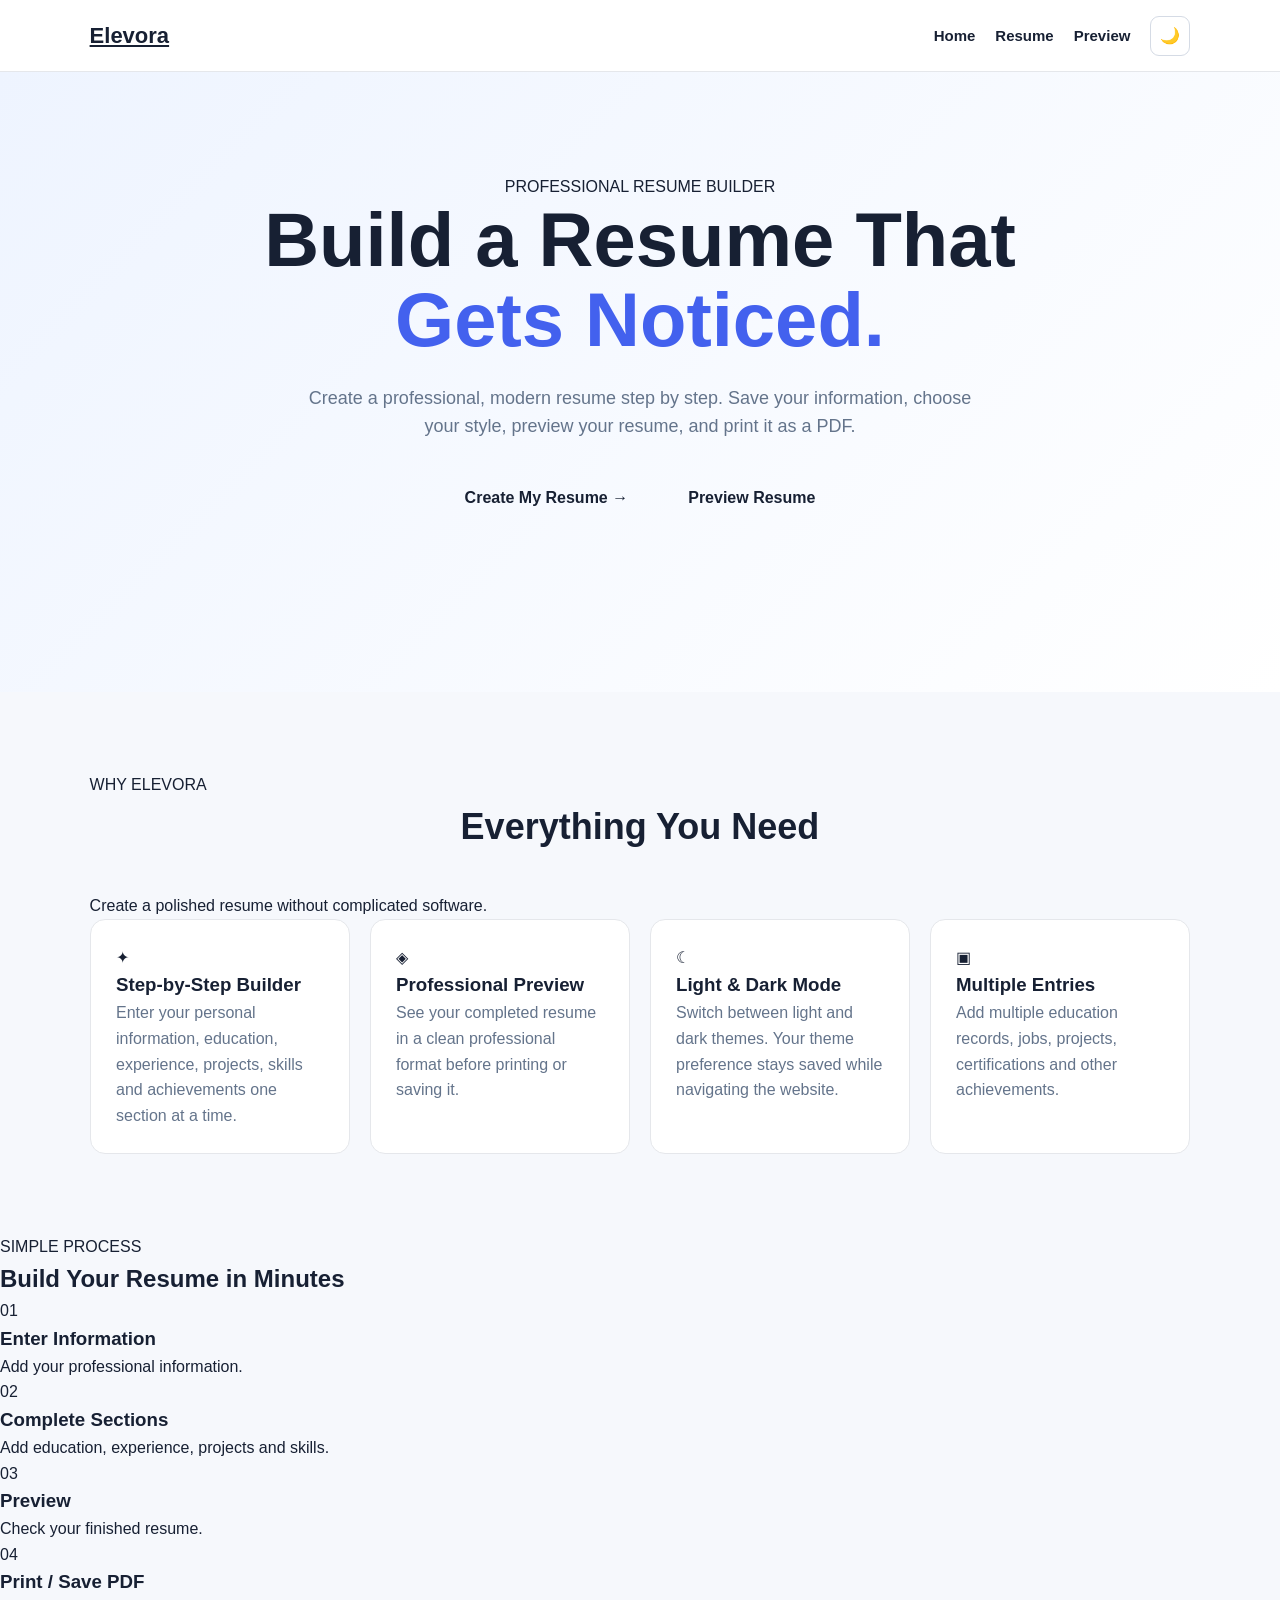
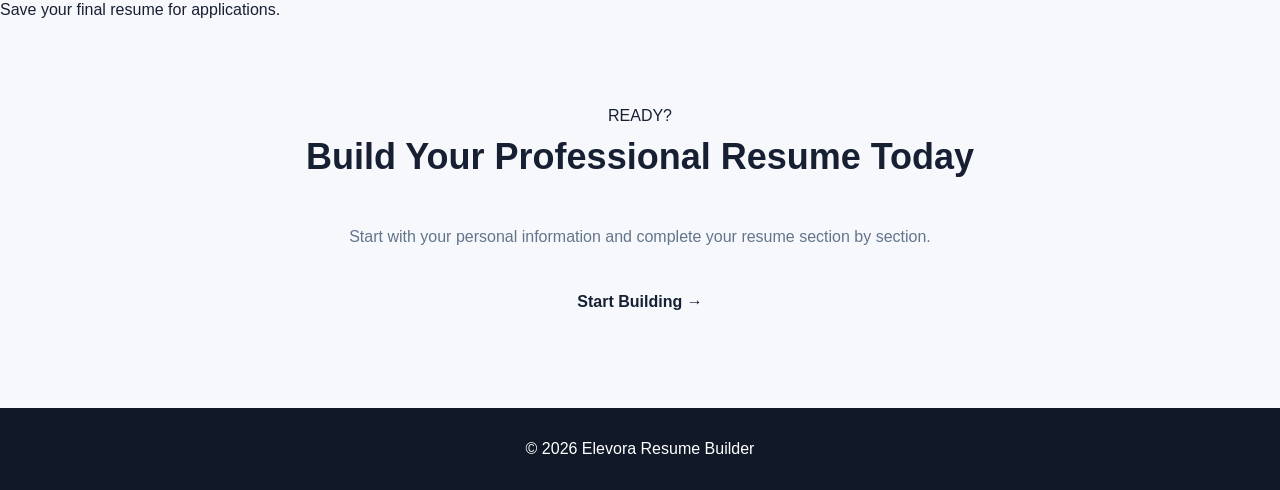
==== commit e715fbd0: "Update index.html" ====
--- a/index.html
+++ b/index.html
@@ -1 +1,220 @@
-<!doctype html><html lang="en"><head><meta charset="UTF-8"><meta name="viewport" content="width=device-width,initial-scale=1.0"><title>Resume Builder</title><link rel="stylesheet" href="css/style.css"><script src="theme.js"></script><script src="js/app.js"></script></head><body><header class="navbar"><div class="logo">Resume Builder</div><nav><a href="index.html">Home</a><a href="personal.html">Resume</a><a href="preview.html">Preview</a><button id="themeToggle" class="theme-toggle" type="button">🌙</button></nav></header><main><section class="hero"><div class="hero-content"><span class="badge">Professional Resume Builder</span><h1>Build a <span>Resume</span> You Can Be Proud Of</h1><p>Create your resume step by step with a clean, responsive builder. Your data is saved in your browser.</p><div class="hero-buttons"><a class="btn primary" href="personal.html">Create My Resume</a><a class="btn secondary" href="preview.html">Preview</a></div></div></section><section class="features"><h2>Everything You Need</h2><div class="feature-grid"><div class="feature-card"><h3>📝 Easy Builder</h3><p>Complete your resume section by section.</p></div><div class="feature-card"><h3>🎨 Professional</h3><p>Clean layouts for modern job applications.</p></div><div class="feature-card"><h3>🌙 Light & Dark</h3><p>Your theme is remembered across pages.</p></div><div class="feature-card"><h3>🖨️ PDF Ready</h3><p>Print or save your finished resume as PDF.</p></div></div></section><section class="templates"><h2>Resume Styles</h2><div class="template-grid"><div class="template-preview modern"><h3>Modern</h3><p>Clean blue accent</p></div><div class="template-preview classic"><h3>Classic</h3><p>Traditional professional</p></div><div class="template-preview"><h3>Minimal</h3><p>Simple and spacious</p></div><div class="template-preview ats"><h3>ATS Friendly</h3><p>Simple parsing-friendly layout</p></div></div></section><section class="cta"><h2>Ready to start?</h2><p>Enter your details and build your resume one section at a time.</p><a class="btn primary" href="personal.html">Start Building</a></section></main><footer>Resume Builder</footer></body></html>
+<!DOCTYPE html>
+<html lang="en">
+<head>
+  <meta charset="UTF-8">
+  <meta name="viewport" content="width=device-width, initial-scale=1.0">
+
+  <title>Elevora Resume Builder</title>
+
+  <link rel="stylesheet" href="css/style.css">
+
+  <script src="theme.js"></script>
+  <script src="js/app.js"></script>
+</head>
+
+<body>
+
+<header class="navbar">
+  <a href="index.html" class="logo">Elevora</a>
+
+  <nav class="nav-links">
+    <a href="index.html" class="active">Home</a>
+    <a href="personal.html">Resume</a>
+    <a href="preview.html">Preview</a>
+    <button id="themeToggle" class="theme-toggle" type="button">🌙</button>
+  </nav>
+</header>
+
+<main>
+
+  <section class="hero">
+    <div class="hero-content">
+
+      <span class="eyebrow">PROFESSIONAL RESUME BUILDER</span>
+
+      <h1>
+        Build a Resume That
+        <span>Gets Noticed.</span>
+      </h1>
+
+      <p>
+        Create a professional, modern resume step by step.
+        Save your information, choose your style, preview your resume,
+        and print it as a PDF.
+      </p>
+
+      <div class="hero-buttons">
+        <a href="personal.html" class="btn btn-primary">
+          Create My Resume →
+        </a>
+
+        <a href="preview.html" class="btn btn-secondary">
+          Preview Resume
+        </a>
+      </div>
+
+    </div>
+
+    <div class="hero-card">
+      <div class="resume-mini">
+
+        <div class="mini-header">
+          <div class="mini-avatar"></div>
+
+          <div>
+            <div class="mini-line large"></div>
+            <div class="mini-line"></div>
+          </div>
+        </div>
+
+        <div class="mini-section">
+          <div class="mini-title"></div>
+          <div class="mini-line"></div>
+          <div class="mini-line"></div>
+          <div class="mini-line short"></div>
+        </div>
+
+        <div class="mini-section">
+          <div class="mini-title"></div>
+          <div class="mini-line"></div>
+          <div class="mini-line"></div>
+          <div class="mini-line short"></div>
+        </div>
+
+        <div class="mini-two">
+          <div>
+            <div class="mini-title"></div>
+            <div class="mini-line"></div>
+            <div class="mini-line"></div>
+          </div>
+
+          <div>
+            <div class="mini-title"></div>
+            <div class="mini-line"></div>
+            <div class="mini-line"></div>
+          </div>
+        </div>
+
+      </div>
+    </div>
+  </section>
+
+
+  <section class="features section">
+
+    <div class="section-heading">
+      <span class="eyebrow">WHY ELEVORA</span>
+      <h2>Everything You Need</h2>
+      <p>Create a polished resume without complicated software.</p>
+    </div>
+
+    <div class="feature-grid">
+
+      <article class="feature-card">
+        <div class="feature-icon">✦</div>
+        <h3>Step-by-Step Builder</h3>
+        <p>
+          Enter your personal information, education, experience,
+          projects, skills and achievements one section at a time.
+        </p>
+      </article>
+
+      <article class="feature-card">
+        <div class="feature-icon">◈</div>
+        <h3>Professional Preview</h3>
+        <p>
+          See your completed resume in a clean professional format
+          before printing or saving it.
+        </p>
+      </article>
+
+      <article class="feature-card">
+        <div class="feature-icon">☾</div>
+        <h3>Light & Dark Mode</h3>
+        <p>
+          Switch between light and dark themes. Your theme preference
+          stays saved while navigating the website.
+        </p>
+      </article>
+
+      <article class="feature-card">
+        <div class="feature-icon">▣</div>
+        <h3>Multiple Entries</h3>
+        <p>
+          Add multiple education records, jobs, projects,
+          certifications and other achievements.
+        </p>
+      </article>
+
+    </div>
+  </section>
+
+
+  <section class="steps section">
+
+    <div class="section-heading">
+      <span class="eyebrow">SIMPLE PROCESS</span>
+      <h2>Build Your Resume in Minutes</h2>
+    </div>
+
+    <div class="step-grid">
+
+      <div class="step-card">
+        <span>01</span>
+        <h3>Enter Information</h3>
+        <p>Add your professional information.</p>
+      </div>
+
+      <div class="step-card">
+        <span>02</span>
+        <h3>Complete Sections</h3>
+        <p>Add education, experience, projects and skills.</p>
+      </div>
+
+      <div class="step-card">
+        <span>03</span>
+        <h3>Preview</h3>
+        <p>Check your finished resume.</p>
+      </div>
+
+      <div class="step-card">
+        <span>04</span>
+        <h3>Print / Save PDF</h3>
+        <p>Save your final resume for applications.</p>
+      </div>
+
+    </div>
+
+  </section>
+
+
+  <section class="cta section">
+
+    <div class="cta-card">
+
+      <span class="eyebrow">READY?</span>
+
+      <h2>Build Your Professional Resume Today</h2>
+
+      <p>
+        Start with your personal information and complete your resume
+        section by section.
+      </p>
+
+      <a href="personal.html" class="btn btn-primary">
+        Start Building →
+      </a>
+
+    </div>
+
+  </section>
+
+</main>
+
+
+<footer class="footer">
+  <p>© 2026 Elevora Resume Builder</p>
+</footer>
+
+</body>
+</html>
--- a/css/style.css
+++ b/css/style.css
@@ -1,1683 +1,4 @@
-/* =========================================================
-   ELEVORA RESUME BUILDER
-   GLOBAL STYLE SHEET
-========================================================= */
 
-
-/* =========================================================
-   RESET
-========================================================= */
-
-* {
-    margin: 0;
-    padding: 0;
-    box-sizing: border-box;
-}
-
-
-html {
-    scroll-behavior: smooth;
-}
-
-
-body {
-    font-family: Arial, Helvetica, sans-serif;
-    background: #f7f9fc;
-    color: #172033;
-    line-height: 1.6;
-    min-height: 100vh;
-    transition:
-        background-color 0.25s ease,
-        color 0.25s ease;
-}
-
-
-/* =========================================================
-   GLOBAL ELEMENTS
-========================================================= */
-
-button,
-input,
-select,
-textarea {
-    font-family: inherit;
-}
-
-
-button {
-    cursor: pointer;
-}
-
-
-a {
-    color: inherit;
-}
-
-
-img {
-    max-width: 100%;
-}
-
-
-/* =========================================================
-   NAVBAR
-========================================================= */
-
-.navbar {
-    width: 100%;
-    min-height: 72px;
-
-    padding: 0 7%;
-
-    display: flex;
-    align-items: center;
-    justify-content: space-between;
-
-    background: #ffffff;
-
-    border-bottom: 1px solid #e5e7eb;
-
-    position: sticky;
-    top: 0;
-
-    z-index: 1000;
-
-    transition:
-        background-color 0.25s ease,
-        border-color 0.25s ease;
-}
-
-
-.logo {
-    font-size: 22px;
-    font-weight: 800;
-
-    color: #172033;
-
-    white-space: nowrap;
-}
-
-
-.navbar nav {
-    display: flex;
-    align-items: center;
-    justify-content: center;
-
-    gap: 25px;
-}
-
-
-.navbar nav a {
-    display: inline-flex;
-    align-items: center;
-    justify-content: center;
-
-    padding: 9px 4px;
-
-    text-decoration: none;
-
-    color: #172033;
-
-    font-size: 15px;
-    font-weight: 700;
-
-    border-bottom: 2px solid transparent;
-
-    transition:
-        color 0.2s ease,
-        border-color 0.2s ease;
-}
-
-
-.navbar nav a:hover {
-    color: #4361ee;
-    border-bottom-color: #4361ee;
-}
-
-
-.navbar nav a:visited {
-    color: #172033;
-}
-
-
-/* =========================================================
-   THEME BUTTON
-========================================================= */
-
-.theme-toggle {
-    width: 42px;
-    height: 42px;
-
-    display: inline-flex;
-    align-items: center;
-    justify-content: center;
-
-    padding: 0;
-    margin-left: 3px;
-
-    border: 1px solid #d5dbe5;
-    border-radius: 9px;
-
-    background: #ffffff;
-    color: #172033;
-
-    font-size: 18px;
-    line-height: 1;
-
-    cursor: pointer;
-
-    transition:
-        background-color 0.2s ease,
-        border-color 0.2s ease,
-        transform 0.2s ease;
-}
-
-
-.theme-toggle:hover {
-    border-color: #4361ee;
-    background: #f5f7ff;
-    transform: translateY(-1px);
-}
-
-
-/* =========================================================
-   HERO
-========================================================= */
-
-.hero {
-    min-height: 650px;
-
-    display: flex;
-    align-items: center;
-    justify-content: center;
-
-    text-align: center;
-
-    padding: 80px 7%;
-
-    background:
-        linear-gradient(
-            135deg,
-            #eef4ff,
-            #ffffff
-        );
-}
-
-
-.hero-content {
-    max-width: 850px;
-}
-
-
-.badge {
-    display: inline-block;
-
-    padding: 8px 15px;
-
-    border-radius: 30px;
-
-    background: #e6edff;
-    color: #3457d5;
-
-    font-size: 14px;
-    font-weight: 700;
-
-    margin-bottom: 20px;
-}
-
-
-.hero h1 {
-    font-size: clamp(42px, 7vw, 76px);
-    line-height: 1.05;
-
-    margin-bottom: 25px;
-}
-
-
-.hero h1 span {
-    color: #4361ee;
-}
-
-
-.hero p {
-    max-width: 650px;
-
-    margin: auto;
-
-    font-size: 19px;
-
-    color: #64748b;
-}
-
-
-/* =========================================================
-   BUTTONS
-========================================================= */
-
-.hero-buttons {
-    display: flex;
-    justify-content: center;
-
-    gap: 15px;
-
-    margin-top: 35px;
-
-    flex-wrap: wrap;
-}
-
-
-.btn {
-    display: inline-block;
-
-    padding: 14px 25px;
-
-    border-radius: 10px;
-
-    text-decoration: none;
-
-    font-weight: 700;
-
-    border: none;
-
-    transition:
-        transform 0.2s ease,
-        background-color 0.2s ease,
-        border-color 0.2s ease;
-}
-
-
-.btn:hover {
-    transform: translateY(-2px);
-}
-
-
-.primary {
-    background: #4361ee;
-    color: #ffffff;
-}
-
-
-.primary:hover {
-    background: #3451d1;
-}
-
-
-.secondary {
-    background: #ffffff;
-
-    color: #172033;
-
-    border: 1px solid #d8dee9;
-}
-
-
-.secondary:hover {
-    background: #f8fafc;
-}
-
-
-/* =========================================================
-   FEATURES
-========================================================= */
-
-.features,
-.templates {
-    padding: 90px 7%;
-}
-
-
-.features h2,
-.templates h2,
-.cta h2 {
-    text-align: center;
-
-    font-size: 38px;
-
-    margin-bottom: 45px;
-}
-
-
-.feature-grid {
-    max-width: 1100px;
-
-    margin: auto;
-
-    display: grid;
-
-    grid-template-columns:
-        repeat(4, 1fr);
-
-    gap: 20px;
-}
-
-
-.feature-card {
-    background: #ffffff;
-
-    padding: 30px;
-
-    border-radius: 16px;
-
-    border: 1px solid #e5e7eb;
-
-    transition:
-        transform 0.2s ease,
-        box-shadow 0.2s ease;
-}
-
-
-.feature-card:hover {
-    transform: translateY(-3px);
-
-    box-shadow:
-        0 12px 30px rgba(0, 0, 0, 0.06);
-}
-
-
-.icon {
-    font-size: 35px;
-
-    margin-bottom: 15px;
-}
-
-
-.feature-card h3 {
-    margin-bottom: 10px;
-}
-
-
-.feature-card p {
-    color: #64748b;
-}
-
-
-/* =========================================================
-   TEMPLATES
-========================================================= */
-
-.templates {
-    background: #ffffff;
-}
-
-
-.template-grid {
-    max-width: 1100px;
-
-    margin: auto;
-
-    display: grid;
-
-    grid-template-columns:
-        repeat(4, 1fr);
-
-    gap: 25px;
-}
-
-
-.template-card {
-    text-align: center;
-}
-
-
-.template-preview {
-    min-height: 250px;
-
-    padding: 25px;
-
-    text-align: left;
-
-    background: #ffffff;
-
-    border: 1px solid #dfe3eb;
-
-    box-shadow:
-        0 8px 25px rgba(0, 0, 0, 0.06);
-
-    margin-bottom: 15px;
-}
-
-
-.template-preview h3 {
-    margin-bottom: 5px;
-}
-
-
-.template-preview p {
-    color: #64748b;
-
-    font-size: 13px;
-}
-
-
-.template-preview hr {
-    margin: 15px 0;
-
-    border: 0;
-
-    border-top: 1px solid #ddd;
-}
-
-
-.template-preview.modern {
-    border-top: 6px solid #4361ee;
-}
-
-
-.template-preview.classic {
-    border-top: 6px solid #222;
-
-    font-family: Georgia, serif;
-}
-
-
-.template-preview.minimal {
-    box-shadow: none;
-}
-
-
-.template-preview.ats {
-    border-left: 6px solid #222;
-}
-
-
-/* =========================================================
-   CTA
-========================================================= */
-
-.cta {
-    padding: 100px 7%;
-
-    text-align: center;
-}
-
-
-.cta p {
-    max-width: 600px;
-
-    margin:
-        0 auto 30px;
-
-    color: #64748b;
-}
-
-
-/* =========================================================
-   FOOTER
-========================================================= */
-
-footer {
-    text-align: center;
-
-    padding: 30px;
-
-    background: #111827;
-
-    color: #ffffff;
-}
-
-
-/* =========================================================
-   BUILDER PAGE
-========================================================= */
-
-.builder-page {
-    max-width: 1000px;
-
-    margin: auto;
-
-    padding: 70px 5%;
-}
-
-
-.builder-header {
-    text-align: center;
-
-    margin-bottom: 40px;
-}
-
-
-.builder-header h1 {
-    font-size: 42px;
-
-    margin: 15px 0;
-}
-
-
-.builder-header p {
-    color: #64748b;
-}
-
-
-/* =========================================================
-   FORM CARD
-========================================================= */
-
-.form-card {
-    background: #ffffff;
-
-    border: 1px solid #e5e7eb;
-
-    border-radius: 18px;
-
-    padding: 35px;
-
-    box-shadow:
-        0 10px 30px rgba(0, 0, 0, 0.05);
-}
-
-
-.form-card h2 {
-    margin-bottom: 30px;
-}
-
-
-/* =========================================================
-   FORM GRID
-========================================================= */
-
-.form-grid {
-    display: grid;
-
-    grid-template-columns:
-        1fr 1fr;
-
-    gap: 22px;
-}
-
-
-.form-group {
-    display: flex;
-
-    flex-direction: column;
-
-    gap: 8px;
-}
-
-
-.form-group.full-width {
-    grid-column: 1 / -1;
-}
-
-
-.form-group label {
-    font-weight: 700;
-}
-
-
-.form-group input,
-.form-group textarea,
-.form-group select {
-    width: 100%;
-
-    padding: 13px 15px;
-
-    border: 1px solid #d5dbe5;
-
-    border-radius: 9px;
-
-    font-size: 15px;
-
-    outline: none;
-
-    background: #ffffff;
-
-    color: #172033;
-
-    transition:
-        border-color 0.2s ease,
-        box-shadow 0.2s ease,
-        background-color 0.2s ease,
-        color 0.2s ease;
-}
-
-
-.form-group textarea {
-    resize: vertical;
-
-    min-height: 130px;
-}
-
-
-.form-group input::placeholder,
-.form-group textarea::placeholder {
-    color: #94a3b8;
-}
-
-
-.form-group input:focus,
-.form-group textarea:focus,
-.form-group select:focus {
-    border-color: #4361ee;
-
-    box-shadow:
-        0 0 0 3px rgba(
-            67,
-            97,
-            238,
-            0.1
-        );
-}
-
-
-/* =========================================================
-   FORM ACTIONS
-========================================================= */
-
-.form-actions {
-    display: flex;
-
-    justify-content: space-between;
-
-    gap: 15px;
-
-    margin-top: 25px;
-}
-
-
-.form-actions .btn {
-    border: none;
-
-    cursor: pointer;
-}
-
-
-/* =========================================================
-   STEP BAR
-========================================================= */
-
-.stepbar {
-    display: flex;
-
-    align-items: center;
-
-    justify-content: center;
-
-    gap: 0;
-
-    margin-bottom: 35px;
-
-    overflow-x: auto;
-
-    padding: 5px;
-}
-
-
-.step {
-    min-width: 34px;
-
-    height: 34px;
-
-    display: flex;
-
-    align-items: center;
-
-    justify-content: center;
-
-    border-radius: 50%;
-
-    background: #e2e8f0;
-
-    color: #64748b;
-
-    font-size: 13px;
-
-    font-weight: 700;
-}
-
-
-.step.active {
-    background: #4361ee;
-
-    color: #ffffff;
-}
-
-
-.step-line {
-    width: 40px;
-
-    height: 2px;
-
-    background: #dbe2ea;
-
-    flex-shrink: 0;
-}
-
-
-/* =========================================================
-   SEARCHABLE SELECT
-========================================================= */
-
-.search-select {
-    position: relative;
-}
-
-
-.search-select input {
-    width: 100%;
-}
-
-
-.search-options {
-    position: absolute;
-
-    left: 0;
-    right: 0;
-
-    top: calc(100% + 4px);
-
-    max-height: 220px;
-
-    overflow-y: auto;
-
-    background: #ffffff;
-
-    border: 1px solid #d5dbe5;
-
-    border-radius: 9px;
-
-    box-shadow:
-        0 10px 25px rgba(
-            0,
-            0,
-            0,
-            0.1
-        );
-
-    z-index: 100;
-
-    display: none;
-}
-
-
-.search-options.show {
-    display: block;
-}
-
-
-.search-option {
-    padding: 10px 13px;
-
-    cursor: pointer;
-
-    color: #172033;
-
-    font-size: 14px;
-}
-
-
-.search-option:hover {
-    background: #f1f5ff;
-}
-
-
-/* =========================================================
-   PHONE
-========================================================= */
-
-.phone-row {
-    display: grid;
-
-    grid-template-columns:
-        180px 1fr;
-
-    gap: 10px;
-}
-
-
-.phone-country {
-    position: relative;
-}
-
-
-/* =========================================================
-   ERROR
-========================================================= */
-
-.error {
-    color: #dc2626;
-
-    font-size: 12px;
-
-    margin-top: 2px;
-}
-
-
-/* =========================================================
-   INFO BOX
-========================================================= */
-
-.info-box {
-    padding: 18px 20px;
-
-    margin-top: 20px;
-
-    border-radius: 12px;
-
-    background: #eef2ff;
-
-    border: 1px solid #c7d2fe;
-
-    color: #172033;
-}
-
-
-.info-box h3 {
-    margin-bottom: 8px;
-}
-
-
-.info-box ul {
-    padding-left: 20px;
-}
-
-
-/* =========================================================
-   RESUME PAPER
-========================================================= */
-
-.resume-paper {
-    background: #ffffff;
-
-    color: #172033;
-
-    max-width: 850px;
-
-    margin: 30px auto;
-
-    padding: 50px;
-
-    box-shadow:
-        0 10px 40px rgba(
-            0,
-            0,
-            0,
-            0.08
-        );
-}
-
-
-/* =========================================================
-   EDUCATION / REPEATING ITEMS
-========================================================= */
-
-.education-card,
-.repeat-item {
-    background: #ffffff;
-
-    border: 1px solid #e2e8f0;
-
-    border-radius: 18px;
-
-    padding: 30px;
-
-    margin-bottom: 25px;
-
-    box-shadow:
-        0 10px 30px rgba(
-            0,
-            0,
-            0,
-            0.05
-        );
-}
-
-
-.education-grid {
-    display: grid;
-
-    grid-template-columns:
-        1fr 1fr;
-
-    gap: 21px;
-}
-
-
-.education-group {
-    display: flex;
-
-    flex-direction: column;
-
-    gap: 7px;
-}
-
-
-.education-group.full {
-    grid-column: 1 / -1;
-}
-
-
-.education-group label {
-    font-size: 14px;
-
-    font-weight: 700;
-}
-
-
-.required {
-    color: #ef4444;
-}
-
-
-.education-group input,
-.education-group select,
-.education-group textarea {
-    width: 100%;
-
-    padding: 13px 14px;
-
-    border: 1px solid #d5dbe5;
-
-    border-radius: 9px;
-
-    background: #ffffff;
-
-    color: #172033;
-
-    font-size: 15px;
-
-    outline: none;
-
-    transition:
-        border-color 0.2s ease,
-        box-shadow 0.2s ease,
-        background-color 0.2s ease,
-        color 0.2s ease;
-}
-
-
-.education-group textarea {
-    min-height: 125px;
-
-    resize: vertical;
-}
-
-
-.education-group input:focus,
-.education-group select:focus,
-.education-group textarea:focus {
-    border-color: #4361ee;
-
-    box-shadow:
-        0 0 0 3px rgba(
-            67,
-            97,
-            238,
-            0.1
-        );
-}
-
-
-.education-group input::placeholder,
-.education-group textarea::placeholder {
-    color: #94a3b8;
-}
-
-
-.education-group input:disabled {
-    opacity: 0.55;
-
-    cursor: not-allowed;
-}
-
-
-.checkbox-row {
-    display: flex;
-
-    align-items: center;
-
-    gap: 9px;
-}
-
-
-.checkbox-row input {
-    width: 17px;
-
-    height: 17px;
-
-    accent-color: #4361ee;
-}
-
-
-.add-education {
-    width: 100%;
-
-    padding: 16px;
-
-    border-radius: 12px;
-
-    border: 2px dashed #cbd5e1;
-
-    background: transparent;
-
-    color: #4361ee;
-
-    font-size: 15px;
-
-    font-weight: 700;
-
-    cursor: pointer;
-
-    transition:
-        background-color 0.2s ease,
-        border-color 0.2s ease;
-}
-
-
-.add-education:hover {
-    border-color: #4361ee;
-
-    background: #f5f7ff;
-}
-
-
-.remove-education {
-    border: none;
-
-    background: #fee2e2;
-
-    color: #b91c1c;
-
-    padding: 10px 16px;
-
-    border-radius: 8px;
-
-    font-weight: 700;
-
-    cursor: pointer;
-}
-
-
-.remove-education:hover {
-    background: #fecaca;
-}
-
-
-/* =========================================================
-   FORM ERROR
-========================================================= */
-
-.form-error {
-    display: none;
-
-    color: #dc2626;
-
-    font-size: 12px;
-}
-
-
-/* =========================================================
-   DARK MODE
-========================================================= */
-
-html[data-theme="dark"] body {
-    background: #0b1120;
-
-    color: #f8fafc;
-}
-
-
-/* NAVBAR */
-
-html[data-theme="dark"] .navbar {
-    background: #111827;
-
-    border-bottom-color: #334155;
-}
-
-
-html[data-theme="dark"] .logo {
-    color: #f8fafc;
-}
-
-
-html[data-theme="dark"] .navbar nav a {
-    color: #f8fafc;
-}
-
-
-html[data-theme="dark"] .navbar nav a:visited {
-    color: #f8fafc;
-}
-
-
-html[data-theme="dark"] .navbar nav a:hover {
-    color: #8da2ff;
-
-    border-bottom-color: #8da2ff;
-}
-
-
-/* THEME BUTTON */
-
-html[data-theme="dark"] .theme-toggle {
-    background: #1e293b;
-
-    border-color: #475569;
-
-    color: #f8fafc;
-}
-
-
-html[data-theme="dark"] .theme-toggle:hover {
-    background: #334155;
-
-    border-color: #64748b;
-}
-
-
-/* HERO */
-
-html[data-theme="dark"] .hero {
-    background:
-        linear-gradient(
-            135deg,
-            #111827,
-            #0b1120
-        );
-}
-
-
-html[data-theme="dark"] .hero p {
-    color: #94a3b8;
-}
-
-
-html[data-theme="dark"] .badge {
-    background: #1e293b;
-
-    color: #a5b4fc;
-}
-
-
-/* BUTTONS */
-
-html[data-theme="dark"] .secondary {
-    background: #1e293b;
-
-    color: #f8fafc;
-
-    border-color: #475569;
-}
-
-
-html[data-theme="dark"] .secondary:hover {
-    background: #334155;
-}
-
-
-/* FEATURES */
-
-html[data-theme="dark"] .features {
-    background: #0b1120;
-}
-
-
-html[data-theme="dark"] .feature-card {
-    background: #111827;
-
-    border-color: #334155;
-}
-
-
-html[data-theme="dark"] .feature-card p {
-    color: #94a3b8;
-}
-
-
-/* TEMPLATES */
-
-html[data-theme="dark"] .templates {
-    background: #111827;
-}
-
-
-html[data-theme="dark"] .template-preview {
-    background: #1e293b;
-
-    border-color: #475569;
-
-    color: #f8fafc;
-
-    box-shadow:
-        0 8px 25px rgba(
-            0,
-            0,
-            0,
-            0.25
-        );
-}
-
-
-html[data-theme="dark"] .template-preview p {
-    color: #94a3b8;
-}
-
-
-html[data-theme="dark"] .template-preview hr {
-    border-top-color: #475569;
-}
-
-
-/* CTA */
-
-html[data-theme="dark"] .cta {
-    background: #0b1120;
-}
-
-
-html[data-theme="dark"] .cta p {
-    color: #94a3b8;
-}
-
-
-/* BUILDER */
-
-html[data-theme="dark"] .builder-header p {
-    color: #94a3b8;
-}
-
-
-html[data-theme="dark"] .form-card {
-    background: #111827;
-
-    border-color: #334155;
-
-    box-shadow:
-        0 10px 30px rgba(
-            0,
-            0,
-            0,
-            0.3
-        );
-}
-
-
-/* FORM */
-
-html[data-theme="dark"] .form-group input,
-html[data-theme="dark"] .form-group textarea,
-html[data-theme="dark"] .form-group select {
-    background: #1e293b;
-
-    border-color: #475569;
-
-    color: #f8fafc;
-}
-
-
-html[data-theme="dark"] .form-group input::placeholder,
-html[data-theme="dark"] .form-group textarea::placeholder {
-    color: #94a3b8;
-}
-
-
-html[data-theme="dark"] .form-group select option {
-    background: #1e293b;
-
-    color: #f8fafc;
-}
-
-
-/* STEP BAR */
-
-html[data-theme="dark"] .step {
-    background: #334155;
-
-    color: #94a3b8;
-}
-
-
-html[data-theme="dark"] .step.active {
-    background: #4361ee;
-
-    color: #ffffff;
-}
-
-
-html[data-theme="dark"] .step-line {
-    background: #334155;
-}
-
-
-/* SEARCH */
-
-html[data-theme="dark"] .search-options {
-    background: #1e293b;
-
-    border-color: #475569;
-
-    box-shadow:
-        0 10px 25px rgba(
-            0,
-            0,
-            0,
-            0.4
-        );
-}
-
-
-html[data-theme="dark"] .search-option {
-    color: #f8fafc;
-}
-
-
-html[data-theme="dark"] .search-option:hover {
-    background: #334155;
-}
-
-
-/* INFO */
-
-html[data-theme="dark"] .info-box {
-    background: #172554;
-
-    border-color: #3730a3;
-
-    color: #e0e7ff;
-}
-
-
-/* EDUCATION */
-
-html[data-theme="dark"] .education-card,
-html[data-theme="dark"] .repeat-item {
-    background: #111827;
-
-    border-color: #334155;
-
-    box-shadow:
-        0 10px 30px rgba(
-            0,
-            0,
-            0,
-            0.3
-        );
-}
-
-
-html[data-theme="dark"] .education-group input,
-html[data-theme="dark"] .education-group select,
-html[data-theme="dark"] .education-group textarea {
-    background: #1e293b;
-
-    border-color: #475569;
-
-    color: #f8fafc;
-}
-
-
-html[data-theme="dark"] .education-group select option {
-    background: #1e293b;
-
-    color: #f8fafc;
-}
-
-
-html[data-theme="dark"] .education-group input::placeholder,
-html[data-theme="dark"] .education-group textarea::placeholder {
-    color: #94a3b8;
-}
-
-
-html[data-theme="dark"] .add-education {
-    border-color: #475569;
-
-    color: #8da2ff;
-}
-
-
-html[data-theme="dark"] .add-education:hover {
-    background: #172033;
-
-    border-color: #4361ee;
-}
-
-
-html[data-theme="dark"] .remove-education {
-    background: #451a1a;
-
-    color: #fca5a5;
-}
-
-
-html[data-theme="dark"] .remove-education:hover {
-    background: #5b2020;
-}
-
-
-/* RESUME PAPER */
-
-html[data-theme="dark"] .resume-paper {
-    background: #ffffff;
-
-    color: #172033;
-}
-
-
-/* FOOTER */
-
-html[data-theme="dark"] footer {
-    background: #020617;
-
-    color: #f8fafc;
-}
-
-
-/* =========================================================
-   MOBILE
-========================================================= */
-
-@media (max-width: 900px) {
-
-    .feature-grid {
-        grid-template-columns:
-            repeat(2, 1fr);
-    }
-
-
-    .template-grid {
-        grid-template-columns:
-            repeat(2, 1fr);
-    }
-
-}
-
-
-@media (max-width: 650px) {
-
-    /* NAVBAR */
-
-    .navbar {
-        padding: 12px 5%;
-
-        min-height: 65px;
-    }
-
-
-    .logo {
-        font-size: 18px;
-    }
-
-
-    .navbar nav {
-        gap: 11px;
-    }
-
-
-    .navbar nav a {
-        font-size: 12px;
-
-        padding:
-            7px 2px;
-    }
-
-
-    .theme-toggle {
-        width: 36px;
-
-        height: 36px;
-
-        font-size: 16px;
-    }
-
-
-    /* HERO */
-
-    .hero {
-        min-height: 600px;
-
-        padding:
-            60px 5%;
-    }
-
-
-    .hero h1 {
-        font-size: 42px;
-    }
-
-
-    .hero p {
-        font-size: 16px;
-    }
-
-
-    /* SECTIONS */
-
-    .features,
-    .templates {
-        padding:
-            65px 5%;
-    }
-
-
-    .features h2,
-    .templates h2,
-    .cta h2 {
-        font-size: 30px;
-    }
-
-
-    .feature-grid,
-    .template-grid {
-        grid-template-columns: 1fr;
-    }
-
-
-    /* BUTTONS */
-
-    .btn {
-        width: 100%;
-
-        text-align: center;
-    }
-
-
-    .hero-buttons {
-        flex-direction: column;
-    }
-
-
-    /* BUILDER */
-
-    .builder-page {
-        padding:
-            45px 5%;
-    }
-
-
-    .builder-header h1 {
-        font-size: 32px;
-    }
-
-
-    .form-card {
-        padding: 22px;
-    }
-
-
-    .form-grid {
-        grid-template-columns: 1fr;
-    }
-
-
-    .form-group.full-width {
-        grid-column: auto;
-    }
-
-
-    .form-actions {
-        flex-direction: column-reverse;
-    }
-
-
-    /* PHONE */
-
-    .phone-row {
-        grid-template-columns: 1fr;
-    }
-
-
-    /* EDUCATION */
-
-    .education-grid {
-        grid-template-columns: 1fr;
-    }
-
-
-    .education-group.full {
-        grid-column: auto;
-    }
-
-
-    .education-card,
-    .repeat-item {
-        padding: 20px;
-    }
-
-
-    /* RESUME */
-
-    .resume-paper {
-        padding: 25px;
-
-        margin:
-            15px auto;
-    }
-
-}
-
-
-/* =========================================================
-   PRINT
-========================================================= */
-
-@media print {
-
-    body {
-        background: #ffffff !important;
-
-        color: #000000 !important;
-    }
-
-
-    .navbar,
-    .form-actions,
-    .theme-toggle,
-    .add-education,
-    .remove-education,
-    footer {
-        display: none !important;
-    }
-
-
-    .resume-paper {
-        box-shadow: none !important;
-
-        margin: 0 !important;
-
-        max-width: none !important;
-
-        padding: 0 !important;
-    }
-
-}
+*{box-sizing:border-box;margin:0;padding:0}html{scroll-behavior:smooth}body{font-family:Arial,sans-serif;background:#f6f8fc;color:#172033;line-height:1.6;min-height:100vh;transition:.25s}a{color:inherit}button,input,select,textarea{font:inherit}.navbar{height:72px;padding:0 7%;display:flex;align-items:center;justify-content:space-between;background:#fff;border-bottom:1px solid #e5e7eb;position:sticky;top:0;z-index:1000}.logo{font-size:22px;font-weight:800}.navbar nav{display:flex;align-items:center;gap:20px}.navbar nav a{text-decoration:none;font-weight:700;font-size:15px}.navbar nav a:hover{color:#4361ee}.theme-toggle{width:40px;height:40px;border:1px solid #d5dbe5;border-radius:9px;background:#fff;cursor:pointer}.hero{min-height:620px;display:grid;place-items:center;text-align:center;padding:70px 7%;background:linear-gradient(135deg,#eef4ff,#fff)}.hero-content{max-width:850px}.badge{display:inline-block;padding:7px 14px;border-radius:30px;background:#e6edff;color:#3457d5;font-weight:700;font-size:14px;margin-bottom:18px}.hero h1{font-size:clamp(42px,7vw,76px);line-height:1.05;margin-bottom:24px}.hero h1 span{color:#4361ee}.hero p{max-width:680px;margin:auto;color:#64748b;font-size:18px}.hero-buttons{display:flex;justify-content:center;gap:14px;margin-top:30px;flex-wrap:wrap}.btn{display:inline-flex;align-items:center;justify-content:center;padding:13px 22px;border-radius:10px;border:1px solid transparent;text-decoration:none;font-weight:700;cursor:pointer}.primary{background:#4361ee;color:#fff}.secondary{background:#fff;color:#172033;border-color:#d5dbe5}.primary:hover{background:#3451d1}.secondary:hover{background:#f3f5f8}.features,.templates,.cta{padding:80px 7%}.features h2,.templates h2,.cta h2{text-align:center;font-size:36px;margin-bottom:38px}.feature-grid,.template-grid{max-width:1100px;margin:auto;display:grid;grid-template-columns:repeat(4,1fr);gap:20px}.feature-card,.template-preview{background:#fff;border:1px solid #e5e7eb;border-radius:15px;padding:25px}.feature-card p,.cta p,.template-preview p{color:#64748b}.templates{background:#fff}.template-preview{min-height:220px}.template-preview.modern{border-top:6px solid #4361ee}.template-preview.classic{border-top:6px solid #222;font-family:Georgia,serif}.template-preview.ats{border-left:6px solid #222}.cta{text-align:center}.cta p{max-width:650px;margin:0 auto 25px}footer{padding:28px;text-align:center;background:#111827;color:#fff}.builder-page{max-width:1050px;margin:auto;padding:40px 5% 80px}.builder-header{text-align:center;margin-bottom:28px}.builder-header h1{font-size:38px;margin:8px 0}.builder-header p{color:#64748b}.stepbar{display:flex;justify-content:center;align-items:center;overflow:auto;margin-bottom:30px}.step{min-width:34px;height:34px;border-radius:50%;display:grid;place-items:center;background:#e2e8f0;color:#64748b;font-size:13px;font-weight:700}.step.active{background:#4361ee;color:#fff}.step-line{width:30px;height:2px;background:#dbe2ea}.form-card{background:#fff;border:1px solid #e5e7eb;border-radius:18px;padding:32px;box-shadow:0 10px 30px rgba(0,0,0,.05)}.form-grid,.repeat-grid,.cover-grid{display:grid;grid-template-columns:1fr 1fr;gap:20px}.form-group,.field{display:flex;flex-direction:column;gap:7px}.full{grid-column:1/-1}.form-group label,.field label{font-weight:700}.required{color:#ef4444}.form-group input,.form-group textarea,.form-group select,.field input,.field textarea,.field select{width:100%;padding:12px 14px;border:1px solid #d5dbe5;border-radius:9px;background:#fff;color:#172033;outline:0}.form-group textarea,.field textarea{min-height:120px;resize:vertical}.form-group input:focus,.form-group textarea:focus,.form-group select:focus,.field input:focus,.field textarea:focus,.field select:focus{border-color:#4361ee;box-shadow:0 0 0 3px rgba(67,97,238,.1)}.counter{text-align:right;font-size:12px;color:#64748b}.form-actions{display:flex;justify-content:space-between;gap:14px;margin-top:28px}.info-box{margin-top:20px;padding:18px;border-radius:12px;background:#eef2ff;border:1px solid #c7d2fe}.info-box ul{padding-left:20px}.repeat-item{background:#fff;border:1px solid #e2e8f0;border-radius:16px;padding:25px;margin-bottom:20px;box-shadow:0 7px 22px rgba(0,0,0,.04)}.repeat-head{display:flex;justify-content:space-between;gap:15px;margin-bottom:20px}.muted{color:#64748b}.add-entry{width:100%;padding:14px;border:2px dashed #cbd5e1;border-radius:11px;background:transparent;color:#4361ee;font-weight:700;cursor:pointer}.remove-entry{border:0;background:#fee2e2;color:#b91c1c;padding:9px 14px;border-radius:8px;font-weight:700;cursor:pointer}.checkbox-row{display:flex;align-items:center;gap:8px;margin-top:29px}.checkbox-row input{width:17px;height:17px;accent-color:#4361ee}.resume-paper{max-width:850px;margin:20px auto;background:#fff;color:#172033;padding:48px;box-shadow:0 10px 40px rgba(0,0,0,.08)}.resume-section{margin-top:24px}.resume-section h2{font-size:18px;border-bottom:2px solid #4361ee;padding-bottom:5px;margin-bottom:10px}.resume-item{margin-bottom:15px}.resume-item .meta{font-size:13px;color:#64748b}.cover-preview{margin-top:20px;padding:25px;border:1px solid #e2e8f0;border-radius:12px;white-space:pre-wrap;background:#fff}
+html[data-theme=dark] body{background:#0b1120;color:#f8fafc}html[data-theme=dark] .navbar{background:#111827;border-color:#334155}html[data-theme=dark] .navbar nav a,html[data-theme=dark] .logo{color:#f8fafc}html[data-theme=dark] .navbar nav a:hover{color:#a5b4fc}html[data-theme=dark] .theme-toggle{background:#1e293b;border-color:#475569;color:#fff}html[data-theme=dark] .hero{background:linear-gradient(135deg,#111827,#0b1120)}html[data-theme=dark] .hero p,html[data-theme=dark] .builder-header p,html[data-theme=dark] .feature-card p,html[data-theme=dark] .cta p,html[data-theme=dark] .template-preview p{color:#94a3b8}html[data-theme=dark] .feature-card,html[data-theme=dark] .template-preview,html[data-theme=dark] .form-card,html[data-theme=dark] .repeat-item{background:#111827;border-color:#334155}html[data-theme=dark] .templates{background:#111827}html[data-theme=dark] .secondary{background:#1e293b;color:#fff;border-color:#475569}html[data-theme=dark] .form-group input,html[data-theme=dark] .form-group textarea,html[data-theme=dark] .form-group select,html[data-theme=dark] .field input,html[data-theme=dark] .field textarea,html[data-theme=dark] .field select{background:#1e293b;color:#fff;border-color:#475569}html[data-theme=dark] select option{background:#1e293b;color:#fff}html[data-theme=dark] .info-box{background:#172554;border-color:#3730a3;color:#e0e7ff}html[data-theme=dark] .add-entry{border-color:#475569}html[data-theme=dark] .resume-paper{background:#fff;color:#172033}html[data-theme=dark] .cover-preview{background:#111827;border-color:#334155}html[data-theme=dark] .muted{color:#94a3b8}
+@media(max-width:900px){.feature-grid,.template-grid{grid-template-columns:repeat(2,1fr)}}@media(max-width:650px){.navbar{padding:10px 5%;height:auto;min-height:64px}.logo{font-size:18px}.navbar nav{gap:10px}.navbar nav a{font-size:12px}.theme-toggle{width:36px;height:36px}.hero{padding:60px 5%}.hero h1{font-size:42px}.features,.templates,.cta{padding:60px 5%}.feature-grid,.template-grid{grid-template-columns:1fr}.builder-page{padding:30px 5% 60px}.builder-header h1{font-size:30px}.form-card{padding:22px}.form-grid,.repeat-grid,.cover-grid{grid-template-columns:1fr}.full{grid-column:auto}.form-actions{flex-direction:column-reverse}.phone-row{grid-template-columns:1fr}.repeat-head{flex-direction:column}.resume-paper{padding:25px}}@media print{.navbar,.form-actions,.theme-toggle,footer{display:none!important}.resume-paper{box-shadow:none;margin:0;padding:0;max-width:none}}
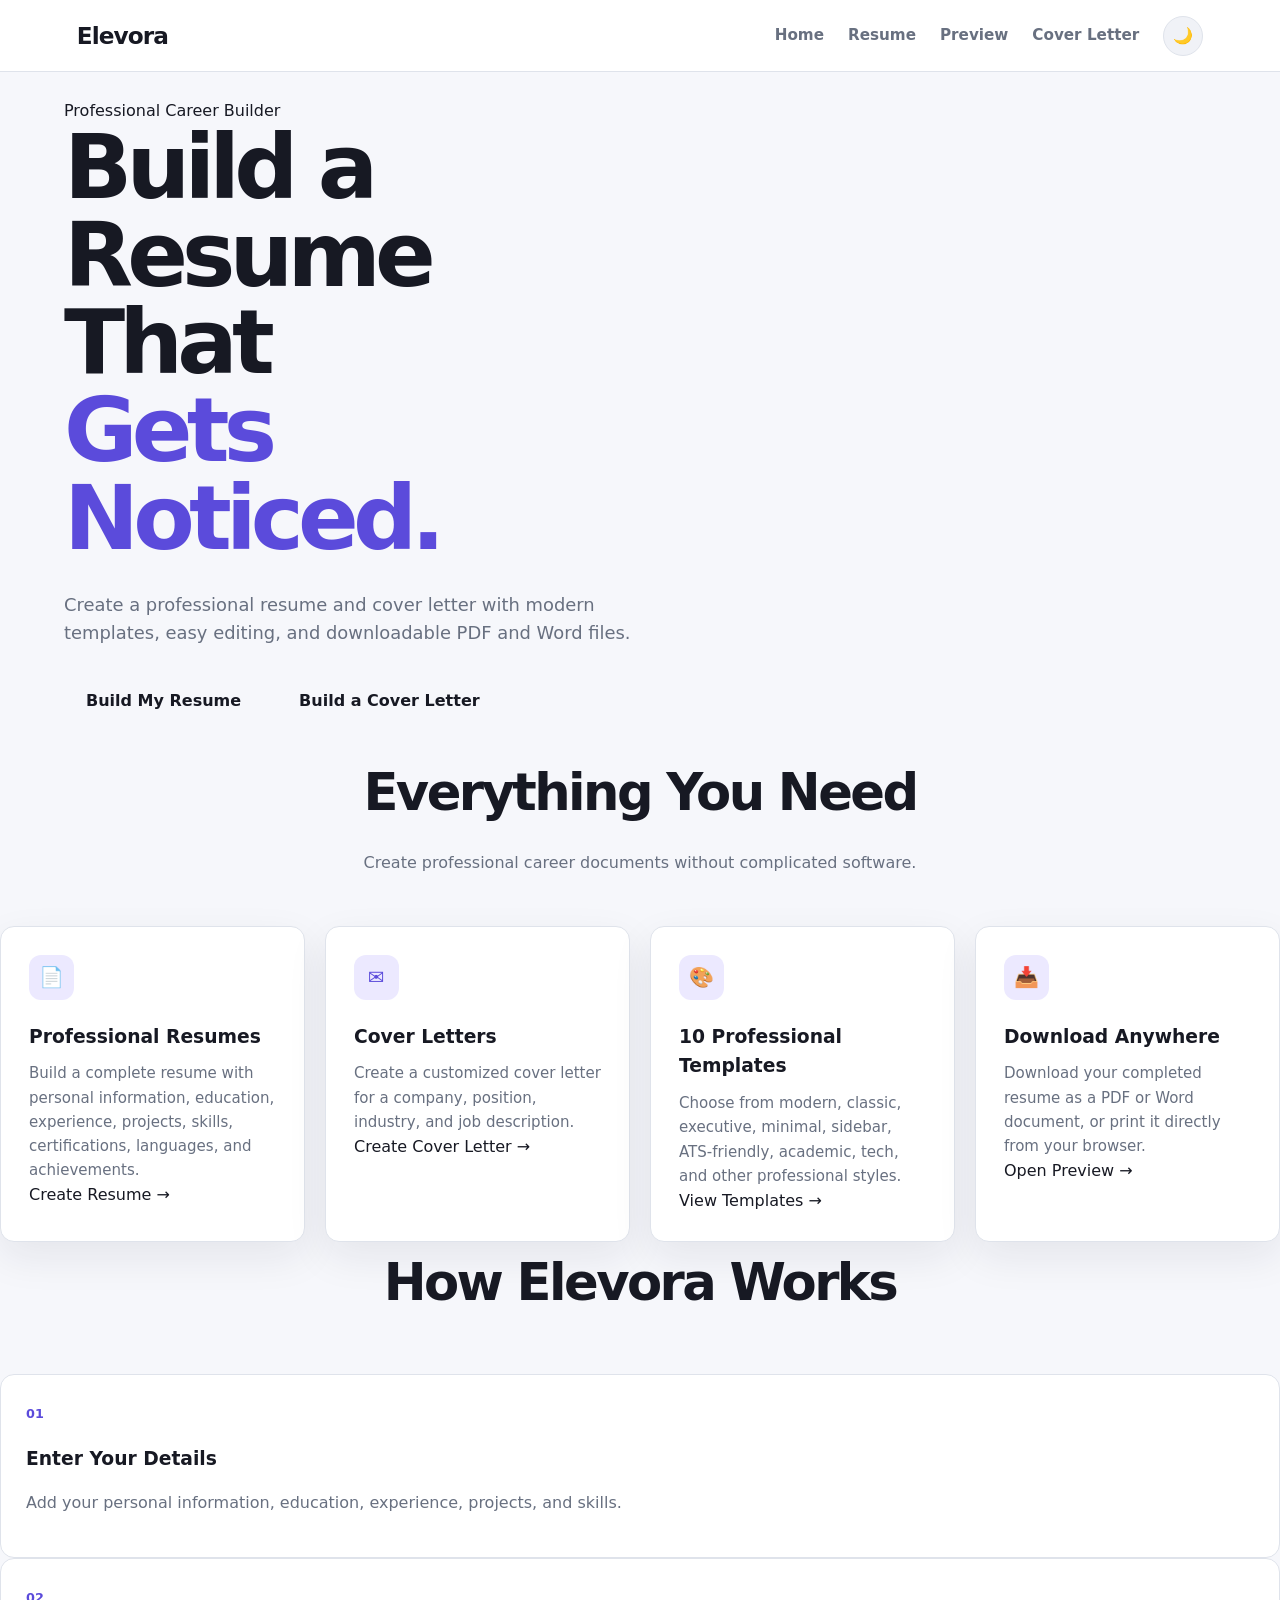
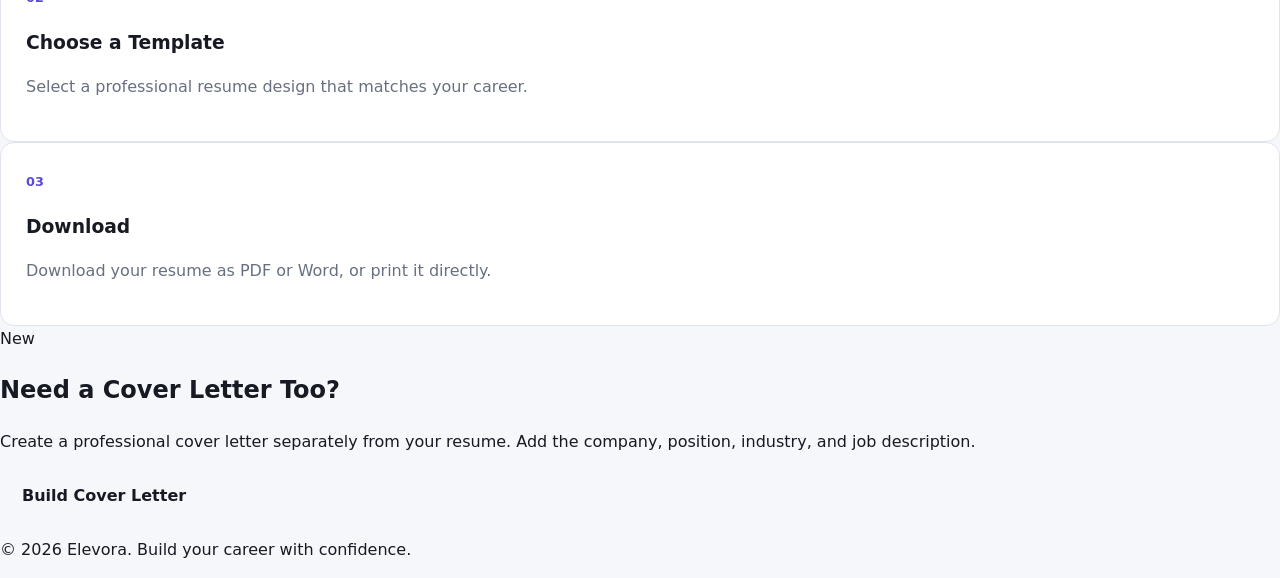
==== commit 16b7869e: "Update index.html" ====
--- a/index.html
+++ b/index.html
@@ -1,36 +1,73 @@
 <!DOCTYPE html>
 <html lang="en">
+
 <head>
+
   <meta charset="UTF-8">
-  <meta name="viewport" content="width=device-width, initial-scale=1.0">
-
-  <title>Elevora Resume Builder</title>
+
+  <meta
+    name="viewport"
+    content="width=device-width, initial-scale=1.0"
+  >
+
+  <title>Elevora | Resume & Cover Letter Builder</title>
 
   <link rel="stylesheet" href="css/style.css">
 
   <script src="theme.js"></script>
-  <script src="js/app.js"></script>
+
 </head>
 
 <body>
 
 <header class="navbar">
-  <a href="index.html" class="logo">Elevora</a>
+
+  <a href="index.html" class="logo">
+    Elevora
+  </a>
 
   <nav class="nav-links">
-    <a href="index.html" class="active">Home</a>
-    <a href="personal.html">Resume</a>
-    <a href="preview.html">Preview</a>
-    <button id="themeToggle" class="theme-toggle" type="button">🌙</button>
+
+    <a href="index.html">
+      Home
+    </a>
+
+    <a href="personal.html">
+      Resume
+    </a>
+
+    <a href="preview.html">
+      Preview
+    </a>
+
+    <a href="cover-letter.html">
+      Cover Letter
+    </a>
+
+    <button
+      id="themeToggle"
+      class="theme-toggle"
+      type="button"
+    >
+      🌙
+    </button>
+
   </nav>
+
 </header>
 
+
 <main>
 
+  <!-- HERO -->
+
   <section class="hero">
+
     <div class="hero-content">
 
-      <span class="eyebrow">PROFESSIONAL RESUME BUILDER</span>
+      <div class="hero-badge">
+        Professional Career Builder
+      </div>
 
       <h1>
         Build a Resume That
@@ -38,183 +75,268 @@
       </h1>
 
       <p>
-        Create a professional, modern resume step by step.
-        Save your information, choose your style, preview your resume,
-        and print it as a PDF.
+        Create a professional resume and cover letter
+        with modern templates, easy editing, and
+        downloadable PDF and Word files.
       </p>
 
       <div class="hero-buttons">
-        <a href="personal.html" class="btn btn-primary">
-          Create My Resume →
-        </a>
-
-        <a href="preview.html" class="btn btn-secondary">
-          Preview Resume
-        </a>
-      </div>
-
-    </div>
-
-    <div class="hero-card">
-      <div class="resume-mini">
-
-        <div class="mini-header">
-          <div class="mini-avatar"></div>
-
-          <div>
-            <div class="mini-line large"></div>
-            <div class="mini-line"></div>
-          </div>
+
+        <a
+          href="personal.html"
+          class="btn primary"
+        >
+          Build My Resume
+        </a>
+
+        <a
+          href="cover-letter.html"
+          class="btn secondary"
+        >
+          Build a Cover Letter
+        </a>
+
+      </div>
+
+    </div>
+
+  </section>
+
+
+  <!-- FEATURES -->
+
+  <section class="features-section">
+
+    <div class="section-heading">
+
+      <h2>
+        Everything You Need
+      </h2>
+
+      <p>
+        Create professional career documents
+        without complicated software.
+      </p>
+
+    </div>
+
+
+    <div class="feature-grid">
+
+      <div class="feature-card">
+
+        <div class="feature-icon">
+          📄
         </div>
 
-        <div class="mini-section">
-          <div class="mini-title"></div>
-          <div class="mini-line"></div>
-          <div class="mini-line"></div>
-          <div class="mini-line short"></div>
+        <h3>
+          Professional Resumes
+        </h3>
+
+        <p>
+          Build a complete resume with personal
+          information, education, experience,
+          projects, skills, certifications,
+          languages, and achievements.
+        </p>
+
+        <a href="personal.html">
+          Create Resume →
+        </a>
+
+      </div>
+
+
+      <div class="feature-card">
+
+        <div class="feature-icon">
+          ✉️
         </div>
 
-        <div class="mini-section">
-          <div class="mini-title"></div>
-          <div class="mini-line"></div>
-          <div class="mini-line"></div>
-          <div class="mini-line short"></div>
+        <h3>
+          Cover Letters
+        </h3>
+
+        <p>
+          Create a customized cover letter for
+          a company, position, industry, and
+          job description.
+        </p>
+
+        <a href="cover-letter.html">
+          Create Cover Letter →
+        </a>
+
+      </div>
+
+
+      <div class="feature-card">
+
+        <div class="feature-icon">
+          🎨
         </div>
 
-        <div class="mini-two">
-          <div>
-            <div class="mini-title"></div>
-            <div class="mini-line"></div>
-            <div class="mini-line"></div>
-          </div>
-
-          <div>
-            <div class="mini-title"></div>
-            <div class="mini-line"></div>
-            <div class="mini-line"></div>
-          </div>
+        <h3>
+          10 Professional Templates
+        </h3>
+
+        <p>
+          Choose from modern, classic, executive,
+          minimal, sidebar, ATS-friendly, academic,
+          tech, and other professional styles.
+        </p>
+
+        <a href="preview.html">
+          View Templates →
+        </a>
+
+      </div>
+
+
+      <div class="feature-card">
+
+        <div class="feature-icon">
+          📥
         </div>
 
-      </div>
-    </div>
+        <h3>
+          Download Anywhere
+        </h3>
+
+        <p>
+          Download your completed resume as a
+          PDF or Word document, or print it
+          directly from your browser.
+        </p>
+
+        <a href="preview.html">
+          Open Preview →
+        </a>
+
+      </div>
+
+    </div>
+
   </section>
 
 
-  <section class="features section">
+  <!-- HOW IT WORKS -->
+
+  <section class="steps-section">
 
     <div class="section-heading">
-      <span class="eyebrow">WHY ELEVORA</span>
-      <h2>Everything You Need</h2>
-      <p>Create a polished resume without complicated software.</p>
-    </div>
-
-    <div class="feature-grid">
-
-      <article class="feature-card">
-        <div class="feature-icon">✦</div>
-        <h3>Step-by-Step Builder</h3>
-        <p>
-          Enter your personal information, education, experience,
-          projects, skills and achievements one section at a time.
-        </p>
-      </article>
-
-      <article class="feature-card">
-        <div class="feature-icon">◈</div>
-        <h3>Professional Preview</h3>
-        <p>
-          See your completed resume in a clean professional format
-          before printing or saving it.
-        </p>
-      </article>
-
-      <article class="feature-card">
-        <div class="feature-icon">☾</div>
-        <h3>Light & Dark Mode</h3>
-        <p>
-          Switch between light and dark themes. Your theme preference
-          stays saved while navigating the website.
-        </p>
-      </article>
-
-      <article class="feature-card">
-        <div class="feature-icon">▣</div>
-        <h3>Multiple Entries</h3>
-        <p>
-          Add multiple education records, jobs, projects,
-          certifications and other achievements.
-        </p>
-      </article>
-
-    </div>
+
+      <h2>
+        How Elevora Works
+      </h2>
+
+    </div>
+
+
+    <div class="steps-grid">
+
+      <div class="step-card">
+
+        <span>
+          01
+        </span>
+
+        <h3>
+          Enter Your Details
+        </h3>
+
+        <p>
+          Add your personal information,
+          education, experience, projects,
+          and skills.
+        </p>
+
+      </div>
+
+
+      <div class="step-card">
+
+        <span>
+          02
+        </span>
+
+        <h3>
+          Choose a Template
+        </h3>
+
+        <p>
+          Select a professional resume
+          design that matches your career.
+        </p>
+
+      </div>
+
+
+      <div class="step-card">
+
+        <span>
+          03
+        </span>
+
+        <h3>
+          Download
+        </h3>
+
+        <p>
+          Download your resume as PDF or
+          Word, or print it directly.
+        </p>
+
+      </div>
+
+    </div>
+
   </section>
 
 
-  <section class="steps section">
-
-    <div class="section-heading">
-      <span class="eyebrow">SIMPLE PROCESS</span>
-      <h2>Build Your Resume in Minutes</h2>
-    </div>
-
-    <div class="step-grid">
-
-      <div class="step-card">
-        <span>01</span>
-        <h3>Enter Information</h3>
-        <p>Add your professional information.</p>
-      </div>
-
-      <div class="step-card">
-        <span>02</span>
-        <h3>Complete Sections</h3>
-        <p>Add education, experience, projects and skills.</p>
-      </div>
-
-      <div class="step-card">
-        <span>03</span>
-        <h3>Preview</h3>
-        <p>Check your finished resume.</p>
-      </div>
-
-      <div class="step-card">
-        <span>04</span>
-        <h3>Print / Save PDF</h3>
-        <p>Save your final resume for applications.</p>
-      </div>
-
-    </div>
+  <!-- COVER LETTER CTA -->
+
+  <section class="cover-letter-cta">
+
+    <div>
+
+      <div class="hero-badge">
+        New
+      </div>
+
+      <h2>
+        Need a Cover Letter Too?
+      </h2>
+
+      <p>
+        Create a professional cover letter
+        separately from your resume.
+        Add the company, position, industry,
+        and job description.
+      </p>
+
+    </div>
+
+    <a
+      href="cover-letter.html"
+      class="btn primary"
+    >
+      Build Cover Letter
+    </a>
 
   </section>
 
-
-  <section class="cta section">
-
-    <div class="cta-card">
-
-      <span class="eyebrow">READY?</span>
-
-      <h2>Build Your Professional Resume Today</h2>
-
-      <p>
-        Start with your personal information and complete your resume
-        section by section.
-      </p>
-
-      <a href="personal.html" class="btn btn-primary">
-        Start Building →
-      </a>
-
-    </div>
-
-  </section>
-
 </main>
 
 
-<footer class="footer">
-  <p>© 2026 Elevora Resume Builder</p>
+<footer>
+
+  <p>
+    © 2026 Elevora. Build your career with confidence.
+  </p>
+
 </footer>
 
 </body>
+
 </html>
--- a/css/style.css
+++ b/css/style.css
@@ -1,4 +1,1330 @@
-
-*{box-sizing:border-box;margin:0;padding:0}html{scroll-behavior:smooth}body{font-family:Arial,sans-serif;background:#f6f8fc;color:#172033;line-height:1.6;min-height:100vh;transition:.25s}a{color:inherit}button,input,select,textarea{font:inherit}.navbar{height:72px;padding:0 7%;display:flex;align-items:center;justify-content:space-between;background:#fff;border-bottom:1px solid #e5e7eb;position:sticky;top:0;z-index:1000}.logo{font-size:22px;font-weight:800}.navbar nav{display:flex;align-items:center;gap:20px}.navbar nav a{text-decoration:none;font-weight:700;font-size:15px}.navbar nav a:hover{color:#4361ee}.theme-toggle{width:40px;height:40px;border:1px solid #d5dbe5;border-radius:9px;background:#fff;cursor:pointer}.hero{min-height:620px;display:grid;place-items:center;text-align:center;padding:70px 7%;background:linear-gradient(135deg,#eef4ff,#fff)}.hero-content{max-width:850px}.badge{display:inline-block;padding:7px 14px;border-radius:30px;background:#e6edff;color:#3457d5;font-weight:700;font-size:14px;margin-bottom:18px}.hero h1{font-size:clamp(42px,7vw,76px);line-height:1.05;margin-bottom:24px}.hero h1 span{color:#4361ee}.hero p{max-width:680px;margin:auto;color:#64748b;font-size:18px}.hero-buttons{display:flex;justify-content:center;gap:14px;margin-top:30px;flex-wrap:wrap}.btn{display:inline-flex;align-items:center;justify-content:center;padding:13px 22px;border-radius:10px;border:1px solid transparent;text-decoration:none;font-weight:700;cursor:pointer}.primary{background:#4361ee;color:#fff}.secondary{background:#fff;color:#172033;border-color:#d5dbe5}.primary:hover{background:#3451d1}.secondary:hover{background:#f3f5f8}.features,.templates,.cta{padding:80px 7%}.features h2,.templates h2,.cta h2{text-align:center;font-size:36px;margin-bottom:38px}.feature-grid,.template-grid{max-width:1100px;margin:auto;display:grid;grid-template-columns:repeat(4,1fr);gap:20px}.feature-card,.template-preview{background:#fff;border:1px solid #e5e7eb;border-radius:15px;padding:25px}.feature-card p,.cta p,.template-preview p{color:#64748b}.templates{background:#fff}.template-preview{min-height:220px}.template-preview.modern{border-top:6px solid #4361ee}.template-preview.classic{border-top:6px solid #222;font-family:Georgia,serif}.template-preview.ats{border-left:6px solid #222}.cta{text-align:center}.cta p{max-width:650px;margin:0 auto 25px}footer{padding:28px;text-align:center;background:#111827;color:#fff}.builder-page{max-width:1050px;margin:auto;padding:40px 5% 80px}.builder-header{text-align:center;margin-bottom:28px}.builder-header h1{font-size:38px;margin:8px 0}.builder-header p{color:#64748b}.stepbar{display:flex;justify-content:center;align-items:center;overflow:auto;margin-bottom:30px}.step{min-width:34px;height:34px;border-radius:50%;display:grid;place-items:center;background:#e2e8f0;color:#64748b;font-size:13px;font-weight:700}.step.active{background:#4361ee;color:#fff}.step-line{width:30px;height:2px;background:#dbe2ea}.form-card{background:#fff;border:1px solid #e5e7eb;border-radius:18px;padding:32px;box-shadow:0 10px 30px rgba(0,0,0,.05)}.form-grid,.repeat-grid,.cover-grid{display:grid;grid-template-columns:1fr 1fr;gap:20px}.form-group,.field{display:flex;flex-direction:column;gap:7px}.full{grid-column:1/-1}.form-group label,.field label{font-weight:700}.required{color:#ef4444}.form-group input,.form-group textarea,.form-group select,.field input,.field textarea,.field select{width:100%;padding:12px 14px;border:1px solid #d5dbe5;border-radius:9px;background:#fff;color:#172033;outline:0}.form-group textarea,.field textarea{min-height:120px;resize:vertical}.form-group input:focus,.form-group textarea:focus,.form-group select:focus,.field input:focus,.field textarea:focus,.field select:focus{border-color:#4361ee;box-shadow:0 0 0 3px rgba(67,97,238,.1)}.counter{text-align:right;font-size:12px;color:#64748b}.form-actions{display:flex;justify-content:space-between;gap:14px;margin-top:28px}.info-box{margin-top:20px;padding:18px;border-radius:12px;background:#eef2ff;border:1px solid #c7d2fe}.info-box ul{padding-left:20px}.repeat-item{background:#fff;border:1px solid #e2e8f0;border-radius:16px;padding:25px;margin-bottom:20px;box-shadow:0 7px 22px rgba(0,0,0,.04)}.repeat-head{display:flex;justify-content:space-between;gap:15px;margin-bottom:20px}.muted{color:#64748b}.add-entry{width:100%;padding:14px;border:2px dashed #cbd5e1;border-radius:11px;background:transparent;color:#4361ee;font-weight:700;cursor:pointer}.remove-entry{border:0;background:#fee2e2;color:#b91c1c;padding:9px 14px;border-radius:8px;font-weight:700;cursor:pointer}.checkbox-row{display:flex;align-items:center;gap:8px;margin-top:29px}.checkbox-row input{width:17px;height:17px;accent-color:#4361ee}.resume-paper{max-width:850px;margin:20px auto;background:#fff;color:#172033;padding:48px;box-shadow:0 10px 40px rgba(0,0,0,.08)}.resume-section{margin-top:24px}.resume-section h2{font-size:18px;border-bottom:2px solid #4361ee;padding-bottom:5px;margin-bottom:10px}.resume-item{margin-bottom:15px}.resume-item .meta{font-size:13px;color:#64748b}.cover-preview{margin-top:20px;padding:25px;border:1px solid #e2e8f0;border-radius:12px;white-space:pre-wrap;background:#fff}
-html[data-theme=dark] body{background:#0b1120;color:#f8fafc}html[data-theme=dark] .navbar{background:#111827;border-color:#334155}html[data-theme=dark] .navbar nav a,html[data-theme=dark] .logo{color:#f8fafc}html[data-theme=dark] .navbar nav a:hover{color:#a5b4fc}html[data-theme=dark] .theme-toggle{background:#1e293b;border-color:#475569;color:#fff}html[data-theme=dark] .hero{background:linear-gradient(135deg,#111827,#0b1120)}html[data-theme=dark] .hero p,html[data-theme=dark] .builder-header p,html[data-theme=dark] .feature-card p,html[data-theme=dark] .cta p,html[data-theme=dark] .template-preview p{color:#94a3b8}html[data-theme=dark] .feature-card,html[data-theme=dark] .template-preview,html[data-theme=dark] .form-card,html[data-theme=dark] .repeat-item{background:#111827;border-color:#334155}html[data-theme=dark] .templates{background:#111827}html[data-theme=dark] .secondary{background:#1e293b;color:#fff;border-color:#475569}html[data-theme=dark] .form-group input,html[data-theme=dark] .form-group textarea,html[data-theme=dark] .form-group select,html[data-theme=dark] .field input,html[data-theme=dark] .field textarea,html[data-theme=dark] .field select{background:#1e293b;color:#fff;border-color:#475569}html[data-theme=dark] select option{background:#1e293b;color:#fff}html[data-theme=dark] .info-box{background:#172554;border-color:#3730a3;color:#e0e7ff}html[data-theme=dark] .add-entry{border-color:#475569}html[data-theme=dark] .resume-paper{background:#fff;color:#172033}html[data-theme=dark] .cover-preview{background:#111827;border-color:#334155}html[data-theme=dark] .muted{color:#94a3b8}
-@media(max-width:900px){.feature-grid,.template-grid{grid-template-columns:repeat(2,1fr)}}@media(max-width:650px){.navbar{padding:10px 5%;height:auto;min-height:64px}.logo{font-size:18px}.navbar nav{gap:10px}.navbar nav a{font-size:12px}.theme-toggle{width:36px;height:36px}.hero{padding:60px 5%}.hero h1{font-size:42px}.features,.templates,.cta{padding:60px 5%}.feature-grid,.template-grid{grid-template-columns:1fr}.builder-page{padding:30px 5% 60px}.builder-header h1{font-size:30px}.form-card{padding:22px}.form-grid,.repeat-grid,.cover-grid{grid-template-columns:1fr}.full{grid-column:auto}.form-actions{flex-direction:column-reverse}.phone-row{grid-template-columns:1fr}.repeat-head{flex-direction:column}.resume-paper{padding:25px}}@media print{.navbar,.form-actions,.theme-toggle,footer{display:none!important}.resume-paper{box-shadow:none;margin:0;padding:0;max-width:none}}
+/* =========================================================
+   ELEVORA RESUME BUILDER
+   MAIN STYLESHEET
+========================================================= */
+
+:root {
+  --bg: #f6f7fb;
+  --surface: #ffffff;
+  --surface-2: #f0f2f7;
+  --text: #171923;
+  --muted: #687080;
+  --border: #dfe3eb;
+
+  --primary: #5b4bdb;
+  --primary-dark: #4737c5;
+  --primary-light: #ece9ff;
+
+  --danger: #d83a3a;
+  --success: #198754;
+
+  --shadow: 0 15px 40px rgba(25, 25, 45, 0.08);
+
+  --radius: 14px;
+  --radius-small: 9px;
+}
+
+html[data-theme="dark"] {
+
+  --bg: #101116;
+  --surface: #181a21;
+  --surface-2: #22252e;
+  --text: #f4f5f8;
+  --muted: #a6acba;
+  --border: #333743;
+
+  --primary: #8b7cff;
+  --primary-dark: #7464ed;
+  --primary-light: #29254c;
+
+  --shadow: 0 15px 40px rgba(0, 0, 0, 0.3);
+}
+
+
+/* RESET */
+
+* {
+  box-sizing: border-box;
+}
+
+html {
+  scroll-behavior: smooth;
+}
+
+body {
+  margin: 0;
+  background: var(--bg);
+  color: var(--text);
+  font-family:
+    Inter,
+    ui-sans-serif,
+    system-ui,
+    -apple-system,
+    BlinkMacSystemFont,
+    "Segoe UI",
+    sans-serif;
+
+  line-height: 1.6;
+}
+
+a {
+  color: inherit;
+  text-decoration: none;
+}
+
+button,
+input,
+textarea,
+select {
+  font: inherit;
+}
+
+button {
+  cursor: pointer;
+}
+
+img {
+  max-width: 100%;
+}
+
+
+/* NAVBAR */
+
+.navbar {
+  min-height: 72px;
+  padding: 0 6%;
+  display: flex;
+  align-items: center;
+  justify-content: space-between;
+
+  background: var(--surface);
+  border-bottom: 1px solid var(--border);
+
+  position: sticky;
+  top: 0;
+  z-index: 100;
+}
+
+.logo {
+  font-size: 1.45rem;
+  font-weight: 800;
+  letter-spacing: -0.04em;
+}
+
+.nav-links {
+  display: flex;
+  align-items: center;
+  gap: 24px;
+}
+
+.nav-links a {
+  color: var(--muted);
+  font-weight: 600;
+  font-size: 0.95rem;
+}
+
+.nav-links a:hover,
+.nav-links a.active {
+  color: var(--primary);
+}
+
+.theme-toggle {
+  border: 1px solid var(--border);
+  background: var(--surface-2);
+  color: var(--text);
+
+  width: 40px;
+  height: 40px;
+
+  border-radius: 50%;
+
+  display: inline-flex;
+  align-items: center;
+  justify-content: center;
+}
+
+
+/* HERO */
+
+.hero {
+  width: min(1180px, 90%);
+  margin: auto;
+
+  min-height: 680px;
+
+  display: grid;
+  grid-template-columns: 1.1fr 0.9fr;
+  gap: 70px;
+
+  align-items: center;
+}
+
+.hero-content {
+  max-width: 680px;
+}
+
+.eyebrow {
+  display: inline-block;
+
+  color: var(--primary);
+  font-size: 0.78rem;
+  font-weight: 800;
+
+  letter-spacing: 0.14em;
+  text-transform: uppercase;
+
+  margin-bottom: 14px;
+}
+
+.hero h1 {
+  margin: 0;
+
+  font-size: clamp(3rem, 7vw, 5.6rem);
+
+  line-height: 0.98;
+
+  letter-spacing: -0.065em;
+}
+
+.hero h1 span {
+  display: block;
+  color: var(--primary);
+}
+
+.hero p {
+  max-width: 600px;
+
+  margin: 28px 0;
+
+  font-size: 1.12rem;
+  color: var(--muted);
+}
+
+.hero-buttons {
+  display: flex;
+  flex-wrap: wrap;
+  gap: 14px;
+}
+
+
+/* BUTTONS */
+
+.btn {
+  border: 0;
+
+  min-height: 48px;
+
+  padding: 12px 22px;
+
+  border-radius: 10px;
+
+  display: inline-flex;
+  align-items: center;
+  justify-content: center;
+
+  font-weight: 750;
+
+  transition:
+    transform 0.2s ease,
+    background 0.2s ease;
+}
+
+.btn:hover {
+  transform: translateY(-2px);
+}
+
+.btn-primary {
+  background: var(--primary);
+  color: white;
+}
+
+.btn-primary:hover {
+  background: var(--primary-dark);
+}
+
+.btn-secondary {
+  background: var(--surface);
+  color: var(--text);
+  border: 1px solid var(--border);
+}
+
+
+/* HERO RESUME CARD */
+
+.hero-card {
+  display: flex;
+  justify-content: center;
+}
+
+.resume-mini {
+  width: min(420px, 100%);
+  min-height: 500px;
+
+  padding: 34px;
+
+  background: var(--surface);
+
+  border: 1px solid var(--border);
+
+  border-radius: 18px;
+
+  box-shadow: var(--shadow);
+
+  transform: rotate(2deg);
+}
+
+.mini-header {
+  display: flex;
+  align-items: center;
+  gap: 18px;
+
+  margin-bottom: 35px;
+}
+
+.mini-avatar {
+  width: 65px;
+  height: 65px;
+
+  border-radius: 50%;
+
+  background: var(--primary-light);
+}
+
+.mini-line {
+  width: 100%;
+  height: 9px;
+
+  background: var(--surface-2);
+
+  border-radius: 20px;
+
+  margin: 10px 0;
+}
+
+.mini-line.large {
+  width: 150px;
+}
+
+.mini-line.short {
+  width: 55%;
+}
+
+.mini-section {
+  margin: 28px 0;
+}
+
+.mini-title {
+  width: 110px;
+  height: 10px;
+
+  background: var(--primary);
+
+  border-radius: 10px;
+
+  margin-bottom: 16px;
+}
+
+.mini-two {
+  display: grid;
+  grid-template-columns: 1fr 1fr;
+  gap: 25px;
+}
+
+
+/* GENERAL SECTIONS */
+
+.section {
+  width: min(1180px, 90%);
+  margin: 100px auto;
+}
+
+.section-heading {
+  text-align: center;
+  margin-bottom: 50px;
+}
+
+.section-heading h2 {
+  margin: 0 0 10px;
+
+  font-size: clamp(2rem, 5vw, 3.2rem);
+
+  letter-spacing: -0.05em;
+}
+
+.section-heading p {
+  color: var(--muted);
+}
+
+
+/* FEATURES */
+
+.feature-grid {
+  display: grid;
+
+  grid-template-columns:
+    repeat(4, 1fr);
+
+  gap: 20px;
+}
+
+.feature-card {
+  background: var(--surface);
+
+  border: 1px solid var(--border);
+
+  border-radius: var(--radius);
+
+  padding: 28px;
+
+  box-shadow: var(--shadow);
+}
+
+.feature-icon {
+  width: 45px;
+  height: 45px;
+
+  display: flex;
+  align-items: center;
+  justify-content: center;
+
+  border-radius: 12px;
+
+  background: var(--primary-light);
+  color: var(--primary);
+
+  font-size: 1.25rem;
+
+  margin-bottom: 22px;
+}
+
+.feature-card h3 {
+  margin: 0 0 10px;
+}
+
+.feature-card p {
+  margin: 0;
+
+  color: var(--muted);
+
+  font-size: 0.94rem;
+}
+
+
+/* STEPS */
+
+.step-grid {
+  display: grid;
+
+  grid-template-columns:
+    repeat(4, 1fr);
+
+  gap: 20px;
+}
+
+.step-card {
+  background: var(--surface);
+
+  border: 1px solid var(--border);
+
+  border-radius: var(--radius);
+
+  padding: 25px;
+}
+
+.step-card > span {
+  color: var(--primary);
+
+  font-size: 0.8rem;
+
+  font-weight: 800;
+}
+
+.step-card h3 {
+  margin-bottom: 5px;
+}
+
+.step-card p {
+  color: var(--muted);
+}
+
+
+/* CTA */
+
+.cta-card {
+  text-align: center;
+
+  background:
+    linear-gradient(
+      135deg,
+      var(--primary-light),
+      var(--surface)
+    );
+
+  border: 1px solid var(--border);
+
+  border-radius: 22px;
+
+  padding: 70px 30px;
+}
+
+.cta-card h2 {
+  max-width: 700px;
+
+  margin: 0 auto 14px;
+
+  font-size: clamp(2rem, 5vw, 3.5rem);
+
+  letter-spacing: -0.05em;
+}
+
+.cta-card p {
+  max-width: 600px;
+
+  margin: 0 auto 28px;
+
+  color: var(--muted);
+}
+
+
+/* BUILDER */
+
+.builder-wrapper {
+  width: min(1050px, 92%);
+  margin: 55px auto 100px;
+}
+
+.page-heading {
+  margin-bottom: 30px;
+}
+
+.page-heading h1 {
+  margin: 0 0 8px;
+
+  font-size: clamp(2rem, 5vw, 3.2rem);
+
+  letter-spacing: -0.05em;
+}
+
+.page-heading p {
+  color: var(--muted);
+}
+
+
+/* PROGRESS */
+
+.progress-wrapper {
+  margin-bottom: 30px;
+}
+
+.progress-bar {
+  height: 7px;
+
+  width: 100%;
+
+  border-radius: 20px;
+
+  background: var(--surface-2);
+
+  overflow: hidden;
+}
+
+.progress-fill {
+  height: 100%;
+
+  width: var(--progress, 10%);
+
+  background: var(--primary);
+
+  border-radius: inherit;
+}
+
+.progress-text {
+  display: flex;
+  justify-content: space-between;
+
+  margin-top: 9px;
+
+  color: var(--muted);
+
+  font-size: 0.85rem;
+}
+
+
+/* FORM CARD */
+
+.form-card {
+  background: var(--surface);
+
+  border: 1px solid var(--border);
+
+  border-radius: var(--radius);
+
+  padding: clamp(22px, 4vw, 40px);
+
+  box-shadow: var(--shadow);
+}
+
+.form-card h2 {
+  margin-top: 0;
+
+  letter-spacing: -0.03em;
+}
+
+.form-card > p {
+  color: var(--muted);
+}
+
+
+/* FORM GRID */
+
+.form-grid {
+  display: grid;
+
+  grid-template-columns:
+    repeat(2, minmax(0, 1fr));
+
+  gap: 22px;
+}
+
+.form-group {
+  display: flex;
+
+  flex-direction: column;
+
+  gap: 7px;
+}
+
+.form-group.full {
+  grid-column: 1 / -1;
+}
+
+.form-group label {
+  font-size: 0.9rem;
+
+  font-weight: 700;
+}
+
+.required {
+  color: var(--danger);
+}
+
+.form-group input,
+.form-group textarea,
+.form-group select {
+  width: 100%;
+
+  border: 1px solid var(--border);
+
+  background: var(--surface);
+
+  color: var(--text);
+
+  border-radius: 9px;
+
+  padding: 12px 14px;
+
+  outline: none;
+
+  transition:
+    border 0.2s,
+    box-shadow 0.2s;
+}
+
+.form-group input:focus,
+.form-group textarea:focus,
+.form-group select:focus {
+  border-color: var(--primary);
+
+  box-shadow:
+    0 0 0 3px
+    color-mix(
+      in srgb,
+      var(--primary) 15%,
+      transparent
+    );
+}
+
+.form-group textarea {
+  min-height: 130px;
+
+  resize: vertical;
+}
+
+.form-help {
+  color: var(--muted);
+
+  font-size: 0.8rem;
+}
+
+
+/* CHECKBOX */
+
+.checkbox-row {
+  display: flex;
+  align-items: center;
+  gap: 10px;
+
+  margin-top: 10px;
+}
+
+.checkbox-row input {
+  width: 18px;
+  height: 18px;
+}
+
+
+/* FORM ACTIONS */
+
+.form-actions {
+  margin-top: 35px;
+
+  display: flex;
+
+  align-items: center;
+
+  justify-content: space-between;
+
+  gap: 15px;
+
+  border-top: 1px solid var(--border);
+
+  padding-top: 25px;
+}
+
+.action-right {
+  display: flex;
+  gap: 10px;
+}
+
+
+/* ENTRY CARDS */
+
+.entries-container {
+  display: flex;
+  flex-direction: column;
+  gap: 18px;
+}
+
+.entry-card {
+  background: var(--surface-2);
+
+  border: 1px solid var(--border);
+
+  border-radius: 12px;
+
+  padding: 24px;
+
+  position: relative;
+}
+
+.entry-card-header {
+  display: flex;
+
+  align-items: center;
+
+  justify-content: space-between;
+
+  gap: 15px;
+
+  margin-bottom: 20px;
+}
+
+.entry-card-header h3 {
+  margin: 0;
+}
+
+
+/* ADD BUTTON */
+
+.add-entry {
+  margin: 20px 0;
+
+  border: 1px dashed var(--primary);
+
+  background: var(--primary-light);
+
+  color: var(--primary);
+
+  padding: 11px 16px;
+
+  border-radius: 9px;
+
+  font-weight: 700;
+}
+
+.remove-entry {
+  border: 0;
+
+  background: transparent;
+
+  color: var(--danger);
+
+  font-weight: 700;
+}
+
+
+/* SEARCHABLE DROPDOWN */
+
+.search-select {
+  position: relative;
+
+  width: 100%;
+}
+
+.search-input {
+  width: 100%;
+
+  border: 1px solid var(--border);
+
+  background: var(--surface);
+
+  color: var(--text);
+
+  border-radius: 9px;
+
+  padding: 12px 42px 12px 14px;
+
+  outline: none;
+}
+
+.search-input:focus {
+  border-color: var(--primary);
+}
+
+.search-arrow {
+  position: absolute;
+
+  right: 14px;
+
+  top: 50%;
+
+  transform: translateY(-50%);
+
+  color: var(--muted);
+
+  pointer-events: none;
+}
+
+.search-options {
+  display: none;
+
+  position: absolute;
+
+  left: 0;
+  right: 0;
+
+  top: calc(100% + 5px);
+
+  max-height: 250px;
+
+  overflow-y: auto;
+
+  background: var(--surface);
+
+  border: 1px solid var(--border);
+
+  border-radius: 9px;
+
+  box-shadow: var(--shadow);
+
+  z-index: 50;
+}
+
+.search-options.show {
+  display: block;
+}
+
+.search-option {
+  padding: 11px 14px;
+
+  cursor: pointer;
+
+  color: var(--text);
+}
+
+.search-option:hover {
+  background: var(--primary-light);
+  color: var(--primary);
+}
+
+.search-option.no-result {
+  color: var(--muted);
+
+  cursor: default;
+}
+
+
+/* PHONE */
+
+.phone-wrapper {
+  display: grid;
+
+  grid-template-columns: 170px 1fr;
+
+  gap: 10px;
+}
+
+
+/* ALERTS */
+
+.form-message {
+  display: none;
+
+  padding: 12px 15px;
+
+  border-radius: 9px;
+
+  margin-bottom: 20px;
+
+  font-size: 0.9rem;
+}
+
+.form-message.show {
+  display: block;
+}
+
+.form-message.error {
+  background: #ffe9e9;
+  color: #a52222;
+}
+
+.form-message.success {
+  background: #e5f8ed;
+  color: #126b3c;
+}
+
+
+/* RESUME PREVIEW */
+
+.preview-wrapper {
+  width: min(1100px, 94%);
+
+  margin: 45px auto 80px;
+}
+
+.preview-toolbar {
+  display: flex;
+
+  justify-content: space-between;
+
+  align-items: center;
+
+  margin-bottom: 25px;
+}
+
+.resume-paper {
+  width: 210mm;
+
+  min-height: 297mm;
+
+  max-width: 100%;
+
+  margin: auto;
+
+  background: white;
+
+  color: #222;
+
+  box-shadow: 0 10px 50px rgba(0,0,0,0.15);
+
+  padding: 18mm;
+
+  overflow: hidden;
+}
+
+.resume-name {
+  font-size: 34px;
+
+  font-weight: 800;
+
+  line-height: 1.1;
+
+  margin: 0;
+}
+
+.resume-title {
+  color: #5b4bdb;
+
+  font-weight: 700;
+
+  margin-top: 6px;
+}
+
+.resume-contact {
+  display: flex;
+
+  flex-wrap: wrap;
+
+  gap: 12px 20px;
+
+  font-size: 12px;
+
+  color: #555;
+
+  margin-top: 12px;
+}
+
+.resume-section {
+  margin-top: 24px;
+}
+
+.resume-section-title {
+  font-size: 14px;
+
+  font-weight: 800;
+
+  text-transform: uppercase;
+
+  letter-spacing: 0.08em;
+
+  color: #5b4bdb;
+
+  padding-bottom: 6px;
+
+  border-bottom: 1px solid #ddd;
+
+  margin-bottom: 12px;
+}
+
+.resume-item {
+  margin-bottom: 16px;
+}
+
+.resume-item h4 {
+  margin: 0;
+
+  font-size: 15px;
+}
+
+.resume-item .meta {
+  color: #666;
+
+  font-size: 12px;
+
+  margin: 3px 0;
+}
+
+.resume-item p {
+  margin: 5px 0;
+
+  font-size: 12px;
+
+  line-height: 1.6;
+}
+
+.skill-list {
+  display: flex;
+
+  flex-wrap: wrap;
+
+  gap: 7px;
+}
+
+.skill-tag {
+  background: #f0edff;
+
+  color: #4d3cc6;
+
+  padding: 4px 9px;
+
+  border-radius: 5px;
+
+  font-size: 11px;
+}
+
+
+/* FOOTER */
+
+.footer {
+  padding: 40px 20px;
+
+  text-align: center;
+
+  color: var(--muted);
+
+  border-top: 1px solid var(--border);
+}
+
+
+/* COVER LETTER */
+
+.letter-paper {
+  width: min(850px, 100%);
+
+  margin: auto;
+
+  background: var(--surface);
+
+  border: 1px solid var(--border);
+
+  box-shadow: var(--shadow);
+
+  border-radius: 12px;
+
+  padding: 50px;
+
+  white-space: pre-wrap;
+
+  line-height: 1.8;
+}
+
+
+/* RESPONSIVE */
+
+@media (max-width: 900px) {
+
+  .hero {
+    grid-template-columns: 1fr;
+
+    padding: 70px 0;
+
+    min-height: auto;
+  }
+
+  .hero-card {
+    display: none;
+  }
+
+  .feature-grid,
+  .step-grid {
+    grid-template-columns:
+      repeat(2, 1fr);
+  }
+
+}
+
+
+@media (max-width: 650px) {
+
+  .navbar {
+    padding: 0 4%;
+  }
+
+  .nav-links {
+    gap: 10px;
+  }
+
+  .nav-links a {
+    font-size: 0.8rem;
+  }
+
+  .hero {
+    width: 92%;
+  }
+
+  .hero h1 {
+    font-size: 3rem;
+  }
+
+  .section {
+    width: 92%;
+
+    margin: 70px auto;
+  }
+
+  .feature-grid,
+  .step-grid {
+    grid-template-columns: 1fr;
+  }
+
+  .form-grid {
+    grid-template-columns: 1fr;
+  }
+
+  .form-group.full {
+    grid-column: auto;
+  }
+
+  .phone-wrapper {
+    grid-template-columns: 1fr;
+  }
+
+  .form-actions {
+    flex-direction: column;
+
+    align-items: stretch;
+  }
+
+  .action-right {
+    width: 100%;
+  }
+
+  .action-right .btn {
+    flex: 1;
+  }
+
+  .preview-toolbar {
+    flex-direction: column;
+
+    align-items: stretch;
+
+    gap: 15px;
+  }
+
+  .resume-paper {
+    padding: 25px;
+
+    width: 100%;
+
+    min-height: auto;
+  }
+
+  .letter-paper {
+    padding: 25px;
+  }
+
+}
+
+
+/* PRINT */
+
+@media print {
+
+  body {
+    background: white;
+  }
+
+  .navbar,
+  .footer,
+  .preview-toolbar,
+  .no-print {
+    display: none !important;
+  }
+
+  .preview-wrapper {
+    width: 100%;
+    margin: 0;
+  }
+
+  .resume-paper {
+    width: 210mm;
+    min-height: 297mm;
+
+    box-shadow: none;
+
+    margin: 0;
+
+    padding: 15mm;
+  }
+
+}
+.entry-list {
+  display: grid;
+  gap: 14px;
+  margin-bottom: 20px;
+}
+
+.entry-card {
+  background: var(--surface2);
+  border: 1px solid var(--border);
+  border-radius: 14px;
+  padding: 18px;
+}
+
+.entry-card h3 {
+  margin: 0 0 5px;
+}
+
+.entry-meta {
+  color: var(--muted);
+}
+
+.entry-actions {
+  display: flex;
+  gap: 8px;
+  margin-top: 12px;
+  flex-wrap: wrap;
+}
+
+.empty {
+  border: 1px dashed var(--border);
+  border-radius: 12px;
+  padding: 18px;
+  color: var(--muted);
+}
+
+.modal {
+  position: fixed;
+  inset: 0;
+  background: rgba(0, 0, 0, 0.55);
+  display: none;
+  align-items: center;
+  justify-content: center;
+  padding: 20px;
+  z-index: 100;
+}
+
+.modal.show {
+  display: flex;
+}
+
+.modal-box {
+  width: min(600px, 100%);
+  background: var(--surface);
+  color: var(--text);
+  border: 1px solid var(--border);
+  border-radius: 18px;
+  padding: 25px;
+  box-shadow: var(--shadow);
+}
+
+.modal-box h2 {
+  margin-top: 0;
+}
+
+.resume-paper {
+  width: min(850px, 100%);
+  margin: 25px auto 60px;
+  background: #ffffff;
+  color: #111111;
+  padding: 48px;
+  box-shadow: 0 12px 40px rgba(0,0,0,.18);
+}
+
+.resume-paper h1 {
+  margin: 0;
+  font-size: 32px;
+}
+
+.resume-paper h2 {
+  font-size: 16px;
+  text-transform: uppercase;
+  letter-spacing: .08em;
+  border-bottom: 1px solid #aaa;
+  padding-bottom: 5px;
+  margin-top: 26px;
+}
+
+.resume-paper h3 {
+  margin: 12px 0 3px;
+}
+
+.resume-paper p {
+  margin: 5px 0;
+}
+
+.contact {
+  color: #444;
+  margin-bottom: 15px;
+}
+
+@media print {
+
+  body {
+    background: white !important;
+  }
+
+  .no-print,
+  .navbar,
+  footer {
+    display: none !important;
+  }
+
+  .resume-paper {
+    width: 100%;
+    margin: 0;
+    padding: 0;
+    box-shadow: none;
+  }
+
+}
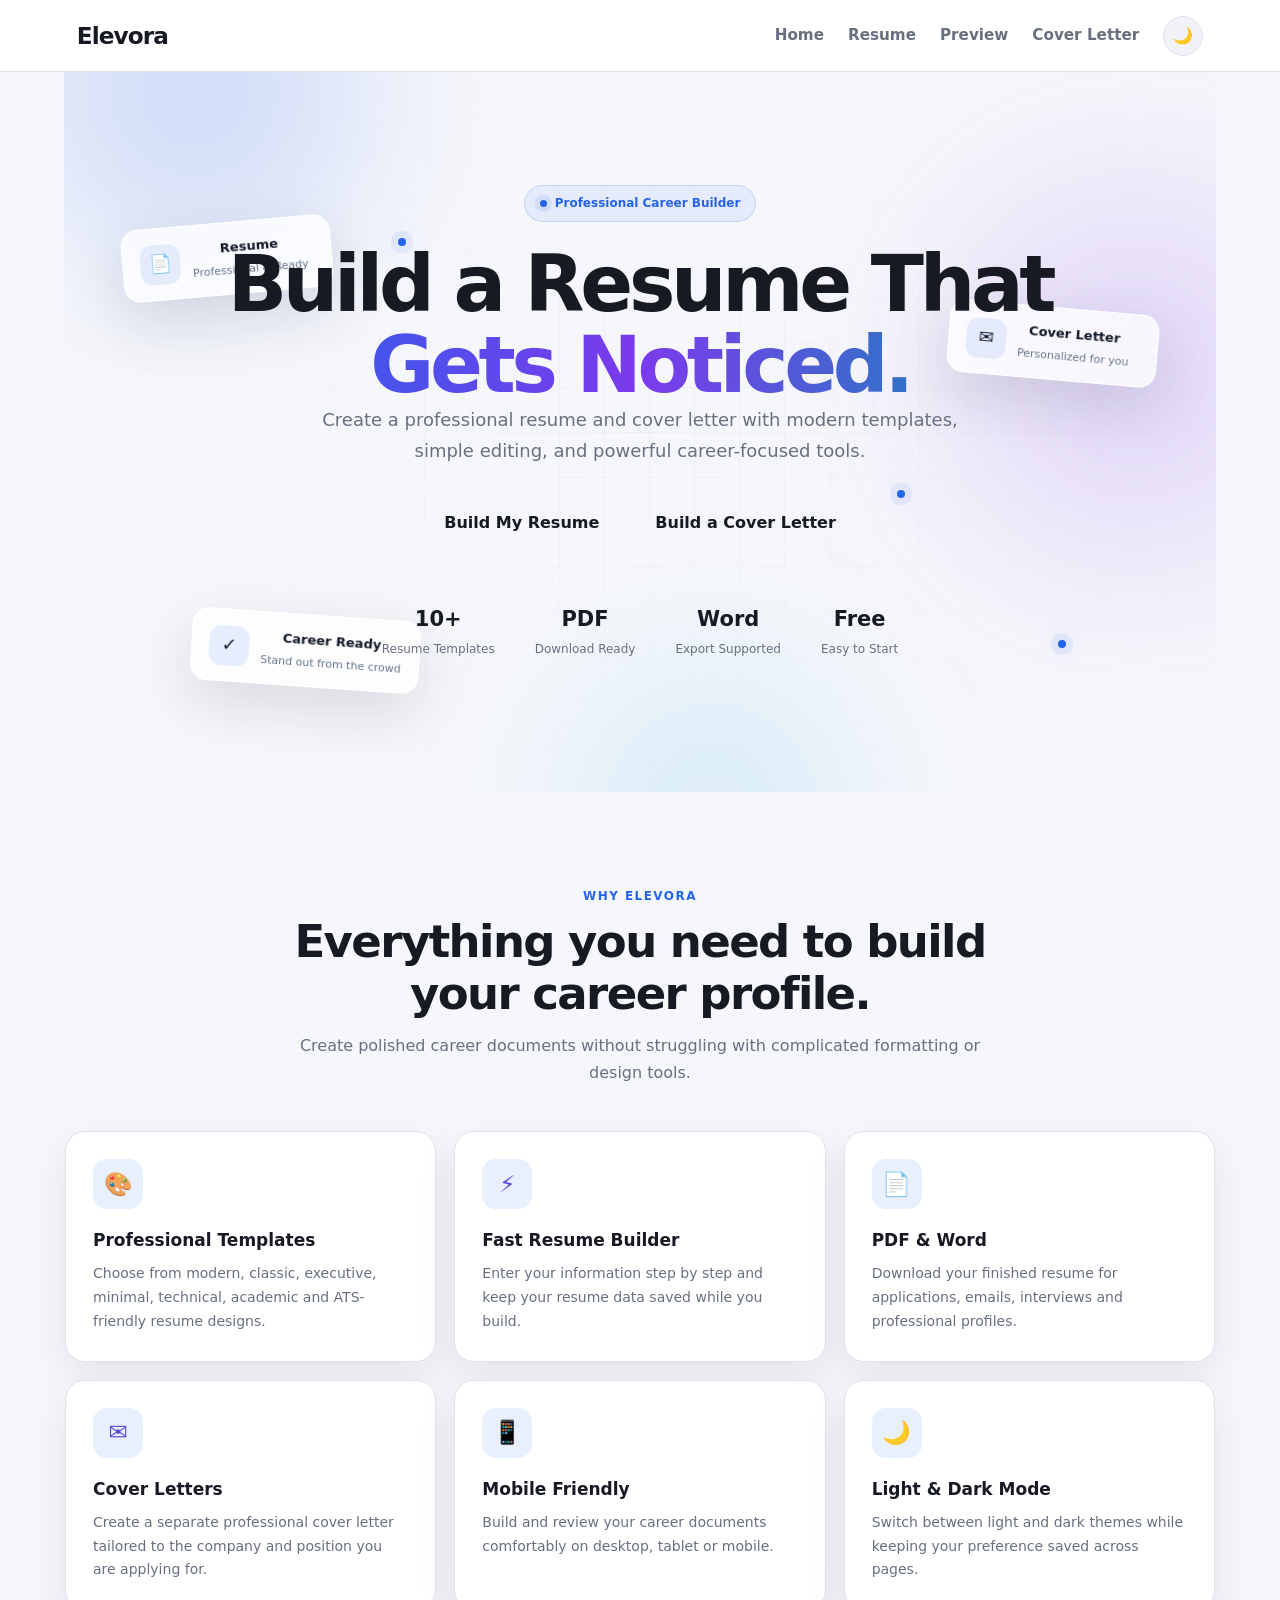
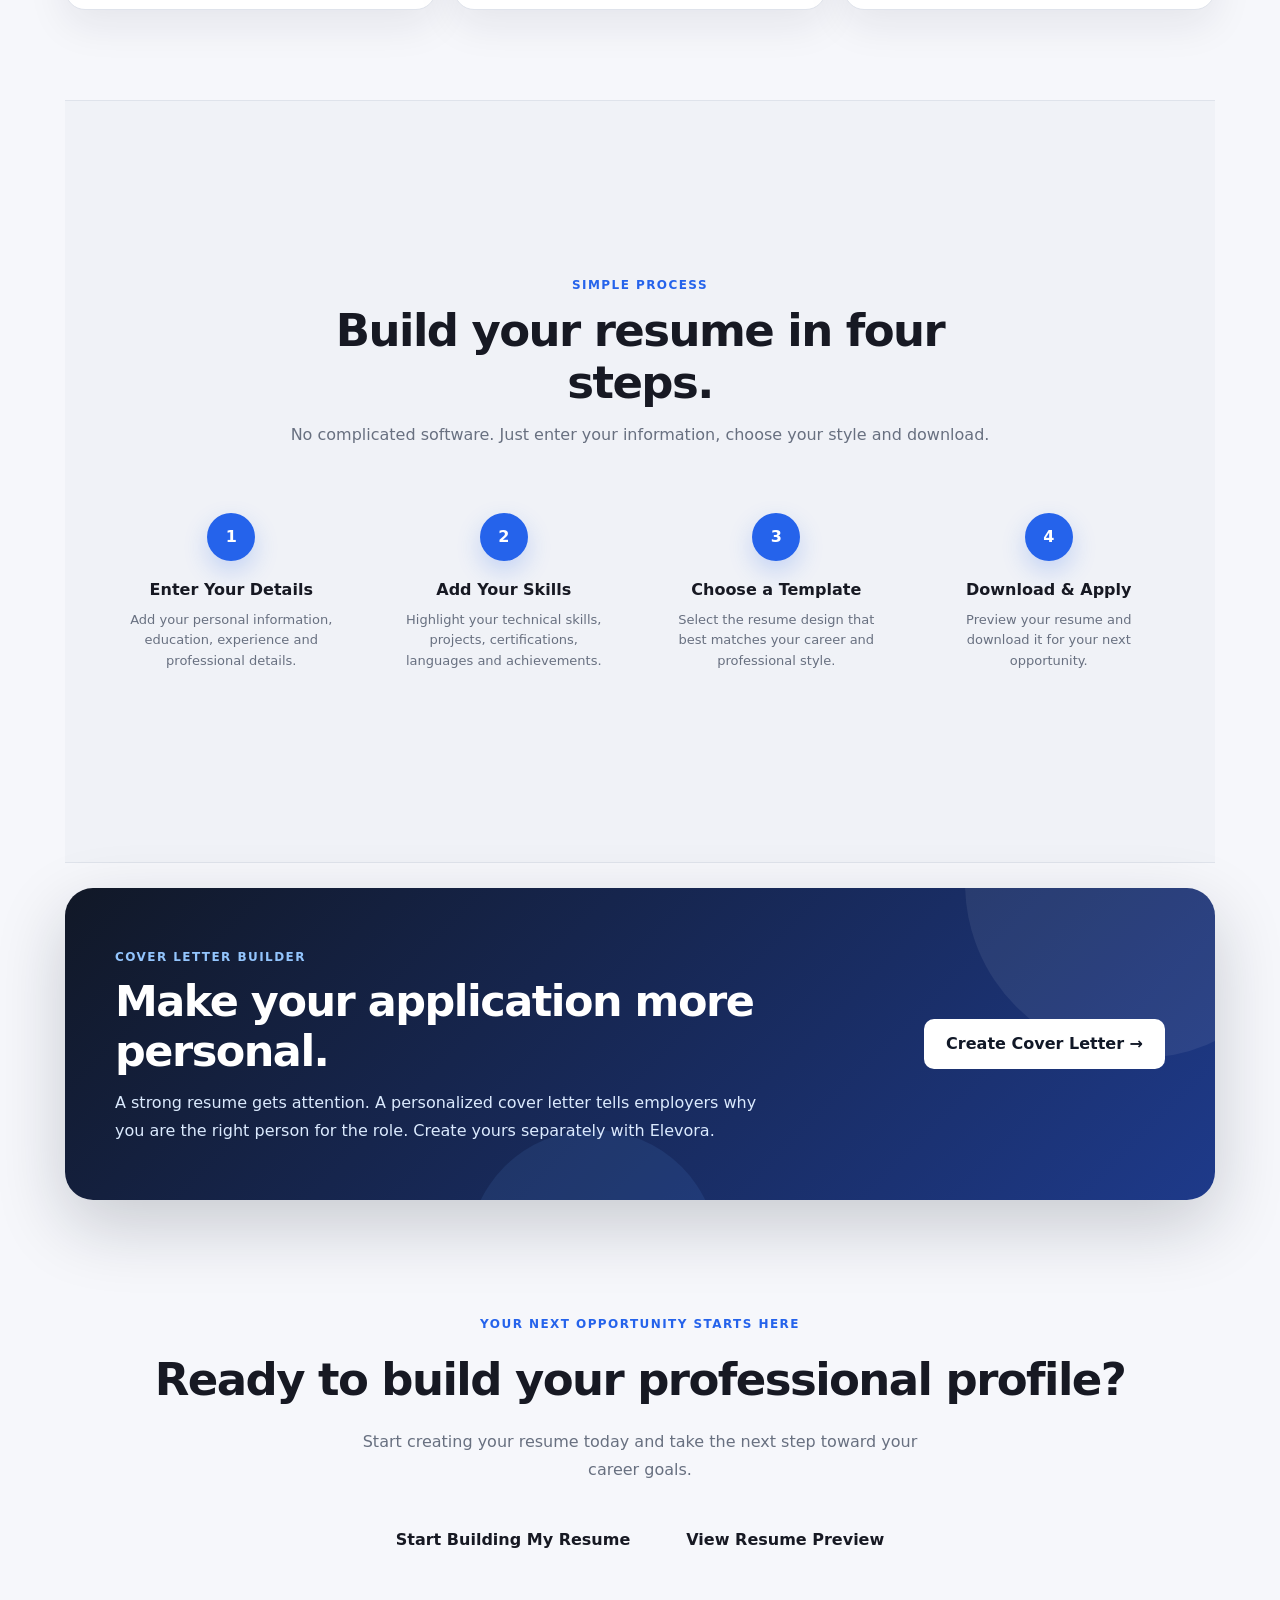
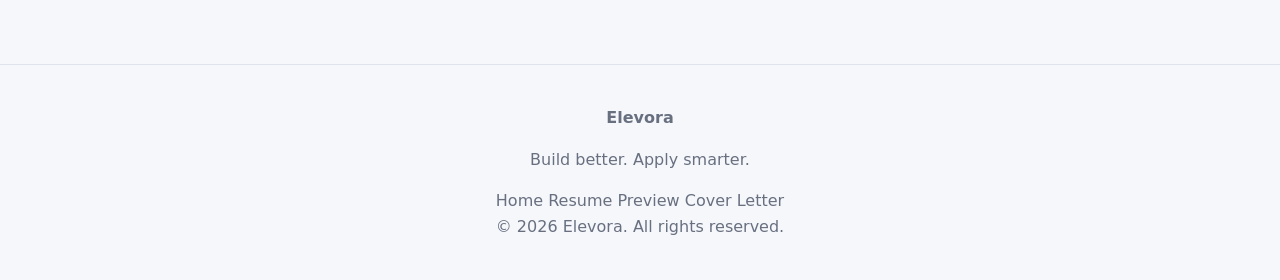
==== commit e5f64fc1: "Update index.html" ====
--- a/index.html
+++ b/index.html
@@ -10,75 +10,2070 @@
     content="width=device-width, initial-scale=1.0"
   >
 
+  <meta
+    name="description"
+    content="Elevora is a modern resume and cover letter builder that helps you create professional career documents quickly."
+  >
+
+  <meta
+    name="theme-color"
+    content="#2563eb"
+  >
+
   <title>Elevora | Resume & Cover Letter Builder</title>
 
-  <link rel="stylesheet" href="css/style.css">
+
+  <!-- =========================================
+       MAIN CSS
+       ========================================= -->
+
+  <link
+    rel="stylesheet"
+    href="css/style.css"
+  >
+
+
+  <!-- =========================================
+       THEME
+       ========================================= -->
 
   <script src="theme.js"></script>
 
+
+  <!-- =========================================
+       PAGE-SPECIFIC STYLES
+       ========================================= -->
+
+  <style>
+
+    /* =========================================
+       RESET
+       ========================================= */
+
+    * {
+      box-sizing: border-box;
+    }
+
+
+    html {
+      scroll-behavior: smooth;
+    }
+
+
+    body {
+      margin: 0;
+      overflow-x: hidden;
+    }
+
+
+    a {
+      text-decoration: none;
+    }
+
+
+    /* =========================================
+       HERO
+       ========================================= */
+
+    .hero {
+      position: relative;
+      min-height: 720px;
+      display: flex;
+      align-items: center;
+      overflow: hidden;
+      isolation: isolate;
+      padding: 80px 20px 100px;
+    }
+
+
+    /* =========================================
+       HERO BACKGROUND
+       ========================================= */
+
+    .hero-background {
+      position: absolute;
+      inset: 0;
+      z-index: -1;
+      overflow: hidden;
+      pointer-events: none;
+    }
+
+
+    /* =========================================
+       GRADIENT GLOWS
+       ========================================= */
+
+    .glow {
+      position: absolute;
+      border-radius: 50%;
+      filter: blur(70px);
+      animation:
+        glowMove 10s ease-in-out infinite alternate;
+    }
+
+
+    .glow-one {
+      width: 500px;
+      height: 500px;
+
+      background:
+        radial-gradient(
+          circle,
+          rgba(37, 99, 235, .25),
+          transparent 70%
+        );
+
+      top: -230px;
+      left: -120px;
+    }
+
+
+    .glow-two {
+      width: 560px;
+      height: 560px;
+
+      background:
+        radial-gradient(
+          circle,
+          rgba(124, 58, 237, .22),
+          transparent 70%
+        );
+
+      top: 20px;
+      right: -200px;
+
+      animation-delay: -3s;
+    }
+
+
+    .glow-three {
+      width: 420px;
+      height: 420px;
+
+      background:
+        radial-gradient(
+          circle,
+          rgba(14, 165, 233, .18),
+          transparent 70%
+        );
+
+      bottom: -230px;
+      left: 38%;
+
+      animation-delay: -6s;
+    }
+
+
+    @keyframes glowMove {
+
+      0% {
+        transform:
+          translate3d(0, 0, 0)
+          scale(1);
+      }
+
+      100% {
+        transform:
+          translate3d(35px, -25px, 0)
+          scale(1.12);
+      }
+
+    }
+
+
+    /* =========================================
+       GRID
+       ========================================= */
+
+    .hero-grid {
+      position: absolute;
+      inset: 0;
+
+      background-image:
+        linear-gradient(
+          rgba(100, 116, 139, .08) 1px,
+          transparent 1px
+        ),
+        linear-gradient(
+          90deg,
+          rgba(100, 116, 139, .08) 1px,
+          transparent 1px
+        );
+
+      background-size: 45px 45px;
+
+      mask-image:
+        radial-gradient(
+          ellipse at center,
+          black 0%,
+          transparent 75%
+        );
+
+      -webkit-mask-image:
+        radial-gradient(
+          ellipse at center,
+          black 0%,
+          transparent 75%
+        );
+
+      opacity: .7;
+    }
+
+
+    /* =========================================
+       HERO CONTENT
+       ========================================= */
+
+    .hero-content {
+      position: relative;
+      z-index: 5;
+
+      width: min(
+        900px,
+        100%
+      );
+
+      margin: 0 auto;
+
+      text-align: center;
+    }
+
+
+    /* =========================================
+       HERO BADGE
+       ========================================= */
+
+    .hero-badge {
+      display: inline-flex;
+      align-items: center;
+      gap: 8px;
+
+      padding: 8px 15px;
+
+      border-radius: 999px;
+
+      background:
+        rgba(37, 99, 235, .08);
+
+      border:
+        1px solid rgba(37, 99, 235, .18);
+
+      color:
+        #2563eb;
+
+      font-size: 12px;
+      font-weight: 700;
+
+      margin-bottom: 22px;
+    }
+
+
+    .hero-badge::before {
+      content: "";
+      width: 7px;
+      height: 7px;
+
+      border-radius: 50%;
+
+      background: #2563eb;
+
+      box-shadow:
+        0 0 0 5px
+        rgba(37, 99, 235, .10);
+    }
+
+
+    /* =========================================
+       HERO HEADING
+       ========================================= */
+
+    .hero h1 {
+      margin: 0;
+
+      font-size:
+        clamp(
+          44px,
+          7vw,
+          78px
+        );
+
+      line-height: 1.03;
+
+      letter-spacing: -.055em;
+
+      font-weight: 850;
+    }
+
+
+    .hero h1 span {
+      display: block;
+
+      background:
+        linear-gradient(
+          90deg,
+          #2563eb,
+          #7c3aed,
+          #0891b2
+        );
+
+      -webkit-background-clip: text;
+      background-clip: text;
+
+      -webkit-text-fill-color:
+        transparent;
+    }
+
+
+    /* =========================================
+       HERO DESCRIPTION
+       ========================================= */
+
+    .hero-description {
+      max-width: 680px;
+
+      margin:
+        25px auto 0;
+
+      font-size: 17px;
+
+      line-height: 1.8;
+
+      color: var(--muted);
+    }
+
+
+    /* =========================================
+       HERO BUTTONS
+       ========================================= */
+
+    .hero-buttons {
+      display: flex;
+
+      align-items: center;
+      justify-content: center;
+
+      gap: 12px;
+
+      flex-wrap: wrap;
+
+      margin-top: 32px;
+    }
+
+
+    .hero-buttons .btn {
+      min-width: 180px;
+      justify-content: center;
+    }
+
+
+    /* =========================================
+       FLOATING CARDS
+       ========================================= */
+
+    .floating-card {
+      position: absolute;
+
+      display: flex;
+
+      align-items: center;
+
+      gap: 12px;
+
+      min-width: 210px;
+
+      padding: 15px 17px;
+
+      border-radius: 17px;
+
+      background:
+        rgba(
+          255,
+          255,
+          255,
+          .75
+        );
+
+      border:
+        1px solid
+        rgba(
+          255,
+          255,
+          255,
+          .85
+        );
+
+      box-shadow:
+        0 20px 60px
+        rgba(
+          15,
+          23,
+          42,
+          .13
+        );
+
+      backdrop-filter:
+        blur(18px);
+
+      -webkit-backdrop-filter:
+        blur(18px);
+
+      color: #111827;
+
+      animation:
+        floatingCard
+        6s ease-in-out infinite;
+    }
+
+
+    .floating-card strong {
+      display: block;
+
+      font-size: 13px;
+
+      margin-bottom: 3px;
+    }
+
+
+    .floating-card span {
+      display: block;
+
+      font-size: 11px;
+
+      color: #64748b;
+    }
+
+
+    .mini-icon {
+      width: 40px;
+      height: 40px;
+
+      flex-shrink: 0;
+
+      display: flex;
+
+      align-items: center;
+      justify-content: center;
+
+      border-radius: 12px;
+
+      background:
+        rgba(
+          37,
+          99,
+          235,
+          .10
+        );
+
+      font-size: 18px;
+    }
+
+
+    /* =========================================
+       CARD POSITIONS
+       ========================================= */
+
+    .resume-float {
+      top: 150px;
+      left: 5%;
+
+      transform:
+        rotate(-5deg);
+
+      animation-delay:
+        -1s;
+    }
+
+
+    .letter-float {
+      top: 235px;
+      right: 5%;
+
+      transform:
+        rotate(5deg);
+
+      animation-delay:
+        -3s;
+    }
+
+
+    .skill-float {
+      bottom: 105px;
+      left: 11%;
+
+      transform:
+        rotate(4deg);
+
+      animation-delay:
+        -4.5s;
+    }
+
+
+    @keyframes floatingCard {
+
+      0%,
+      100% {
+        margin-top: 0;
+      }
+
+      50% {
+        margin-top: -14px;
+      }
+
+    }
+
+
+    /* =========================================
+       FLOATING DOTS
+       ========================================= */
+
+    .floating-dot {
+      position: absolute;
+
+      width: 8px;
+      height: 8px;
+
+      border-radius: 50%;
+
+      background:
+        #2563eb;
+
+      box-shadow:
+        0 0 0 7px
+        rgba(37, 99, 235, .08),
+
+        0 0 25px
+        rgba(37, 99, 235, .30);
+
+      animation:
+        dotFloat
+        5s ease-in-out infinite;
+    }
+
+
+    .dot-one {
+      top: 23%;
+      left: 29%;
+    }
+
+
+    .dot-two {
+      top: 58%;
+      right: 27%;
+
+      animation-delay:
+        -2s;
+    }
+
+
+    .dot-three {
+      bottom: 20%;
+      right: 13%;
+
+      animation-delay:
+        -4s;
+    }
+
+
+    @keyframes dotFloat {
+
+      0%,
+      100% {
+        transform:
+          translateY(0)
+          scale(1);
+      }
+
+      50% {
+        transform:
+          translateY(-12px)
+          scale(1.25);
+      }
+
+    }
+
+
+    /* =========================================
+       STATS
+       ========================================= */
+
+    .hero-stats {
+      display: flex;
+
+      justify-content: center;
+
+      gap: 40px;
+
+      flex-wrap: wrap;
+
+      margin-top: 55px;
+    }
+
+
+    .hero-stat {
+      text-align: center;
+    }
+
+
+    .hero-stat strong {
+      display: block;
+
+      font-size: 21px;
+
+      font-weight: 800;
+    }
+
+
+    .hero-stat span {
+      display: block;
+
+      margin-top: 3px;
+
+      font-size: 12px;
+
+      color: var(--muted);
+    }
+
+
+    /* =========================================
+       FEATURES
+       ========================================= */
+
+    .home-section {
+      width: min(
+        1150px,
+        calc(100% - 40px)
+      );
+
+      margin:
+        0 auto;
+
+      padding:
+        90px 0;
+    }
+
+
+    .section-heading {
+      max-width: 700px;
+
+      margin:
+        0 auto 45px;
+
+      text-align: center;
+    }
+
+
+    .section-label {
+      display: inline-block;
+
+      margin-bottom: 10px;
+
+      font-size: 12px;
+
+      font-weight: 800;
+
+      letter-spacing: .12em;
+
+      text-transform:
+        uppercase;
+
+      color:
+        #2563eb;
+    }
+
+
+    .section-heading h2 {
+      margin:
+        0 0 12px;
+
+      font-size:
+        clamp(
+          30px,
+          5vw,
+          45px
+        );
+
+      line-height: 1.15;
+
+      letter-spacing: -.035em;
+    }
+
+
+    .section-heading p {
+      margin: 0;
+
+      color: var(--muted);
+
+      line-height: 1.7;
+    }
+
+
+    /* =========================================
+       FEATURE GRID
+       ========================================= */
+
+    .feature-grid {
+      display: grid;
+
+      grid-template-columns:
+        repeat(
+          3,
+          minmax(0, 1fr)
+        );
+
+      gap: 18px;
+    }
+
+
+    .feature-card {
+      padding: 27px;
+
+      border-radius: 20px;
+
+      background:
+        var(--surface);
+
+      border:
+        1px solid
+        var(--border);
+
+      box-shadow:
+        var(--shadow);
+
+      transition:
+        transform .25s ease,
+        box-shadow .25s ease;
+    }
+
+
+    .feature-card:hover {
+      transform:
+        translateY(-6px);
+
+      box-shadow:
+        0 20px 45px
+        rgba(
+          15,
+          23,
+          42,
+          .12
+        );
+    }
+
+
+    .feature-icon {
+      width: 50px;
+      height: 50px;
+
+      display: flex;
+
+      align-items: center;
+      justify-content: center;
+
+      border-radius: 14px;
+
+      background:
+        rgba(
+          37,
+          99,
+          235,
+          .10
+        );
+
+      font-size: 23px;
+
+      margin-bottom: 18px;
+    }
+
+
+    .feature-card h3 {
+      margin:
+        0 0 8px;
+
+      font-size: 17px;
+    }
+
+
+    .feature-card p {
+      margin: 0;
+
+      color: var(--muted);
+
+      line-height: 1.7;
+
+      font-size: 14px;
+    }
+
+
+    /* =========================================
+       HOW IT WORKS
+       ========================================= */
+
+    .steps-section {
+      background:
+        rgba(
+          100,
+          116,
+          139,
+          .035
+        );
+
+      border-top:
+        1px solid
+        var(--border);
+
+      border-bottom:
+        1px solid
+        var(--border);
+    }
+
+
+    .steps-grid {
+      display: grid;
+
+      grid-template-columns:
+        repeat(
+          4,
+          minmax(0, 1fr)
+        );
+
+      gap: 20px;
+    }
+
+
+    .step {
+      position: relative;
+
+      text-align: center;
+
+      padding: 20px;
+    }
+
+
+    .step-number {
+      width: 48px;
+      height: 48px;
+
+      margin:
+        0 auto 16px;
+
+      display: flex;
+
+      align-items: center;
+      justify-content: center;
+
+      border-radius: 50%;
+
+      background:
+        #2563eb;
+
+      color:
+        white;
+
+      font-weight:
+        800;
+
+      box-shadow:
+        0 10px 25px
+        rgba(
+          37,
+          99,
+          235,
+          .22
+        );
+    }
+
+
+    .step h3 {
+      margin:
+        0 0 7px;
+
+      font-size: 16px;
+    }
+
+
+    .step p {
+      margin: 0;
+
+      color: var(--muted);
+
+      font-size: 13px;
+
+      line-height: 1.6;
+    }
+
+
+    /* =========================================
+       COVER LETTER CTA
+       ========================================= */
+
+    .cover-letter-section {
+      padding:
+        25px 0 90px;
+    }
+
+
+    .cover-letter-card {
+      position: relative;
+
+      overflow: hidden;
+
+      padding:
+        55px 50px;
+
+      border-radius: 28px;
+
+      background:
+        linear-gradient(
+          135deg,
+          #111827,
+          #1e3a8a
+        );
+
+      color: white;
+
+      box-shadow:
+        0 25px 70px
+        rgba(
+          15,
+          23,
+          42,
+          .20
+        );
+
+      display: flex;
+
+      align-items: center;
+
+      justify-content: space-between;
+
+      gap: 40px;
+    }
+
+
+    .cover-letter-card::before {
+      content: "";
+
+      position: absolute;
+
+      width: 350px;
+      height: 350px;
+
+      border-radius: 50%;
+
+      background:
+        rgba(
+          255,
+          255,
+          255,
+          .07
+        );
+
+      right: -100px;
+      top: -180px;
+    }
+
+
+    .cover-letter-card::after {
+      content: "";
+
+      position: absolute;
+
+      width: 250px;
+      height: 250px;
+
+      border-radius: 50%;
+
+      background:
+        rgba(
+          96,
+          165,
+          250,
+          .10
+        );
+
+      left: 35%;
+      bottom: -180px;
+    }
+
+
+    .cover-letter-content {
+      position: relative;
+
+      z-index: 2;
+
+      max-width: 650px;
+    }
+
+
+    .cover-letter-content .section-label {
+      color:
+        #93c5fd;
+    }
+
+
+    .cover-letter-content h2 {
+      margin:
+        0 0 13px;
+
+      font-size:
+        clamp(
+          28px,
+          5vw,
+          43px
+        );
+
+      line-height: 1.15;
+
+      letter-spacing:
+        -.035em;
+    }
+
+
+    .cover-letter-content p {
+      margin: 0;
+
+      color:
+        #dbeafe;
+
+      line-height: 1.75;
+    }
+
+
+    .cover-letter-action {
+      position: relative;
+
+      z-index: 2;
+
+      flex-shrink: 0;
+    }
+
+
+    .cover-letter-action .btn {
+      background: white;
+
+      color: #111827;
+
+      border-color: white;
+
+      min-width: 190px;
+
+      justify-content: center;
+    }
+
+
+    .cover-letter-action .btn:hover {
+      background:
+        #eff6ff;
+    }
+
+
+    /* =========================================
+       FINAL CTA
+       ========================================= */
+
+    .final-cta {
+      text-align: center;
+
+      padding:
+        20px 0 100px;
+    }
+
+
+    .final-cta h2 {
+      margin:
+        0 0 12px;
+
+      font-size:
+        clamp(
+          30px,
+          5vw,
+          45px
+        );
+
+      letter-spacing:
+        -.035em;
+    }
+
+
+    .final-cta p {
+      max-width: 600px;
+
+      margin:
+        0 auto 25px;
+
+      color: var(--muted);
+
+      line-height: 1.7;
+    }
+
+
+    /* =========================================
+       DARK MODE
+       ========================================= */
+
+    [data-theme="dark"] .floating-card {
+
+      background:
+        rgba(
+          15,
+          23,
+          42,
+          .76
+        );
+
+      border-color:
+        rgba(
+          255,
+          255,
+          255,
+          .10
+        );
+
+      color:
+        #f8fafc;
+
+      box-shadow:
+        0 20px 60px
+        rgba(
+          0,
+          0,
+          0,
+          .35
+        );
+    }
+
+
+    [data-theme="dark"]
+    .floating-card span {
+
+      color:
+        #94a3b8;
+    }
+
+
+    [data-theme="dark"]
+    .hero-grid {
+
+      opacity:
+        .35;
+
+      background-image:
+        linear-gradient(
+          rgba(
+            148,
+            163,
+            184,
+            .06
+          ) 1px,
+          transparent 1px
+        ),
+        linear-gradient(
+          90deg,
+          rgba(
+            148,
+            163,
+            184,
+            .06
+          ) 1px,
+          transparent 1px
+        );
+    }
+
+
+    /* =========================================
+       TABLET
+       ========================================= */
+
+    @media (max-width: 950px) {
+
+      .resume-float {
+        left: -35px;
+      }
+
+      .letter-float {
+        right: -35px;
+      }
+
+      .skill-float {
+        left: 0;
+      }
+
+      .feature-grid {
+        grid-template-columns:
+          repeat(
+            2,
+            minmax(0, 1fr)
+          );
+      }
+
+      .steps-grid {
+        grid-template-columns:
+          repeat(
+            2,
+            minmax(0, 1fr)
+          );
+      }
+
+    }
+
+
+    /* =========================================
+       MOBILE
+       ========================================= */
+
+    @media (max-width: 700px) {
+
+      .hero {
+        min-height: 700px;
+
+        padding:
+          70px 18px 80px;
+      }
+
+
+      .hero-description {
+        font-size: 15px;
+      }
+
+
+      .hero-stats {
+        gap: 25px;
+      }
+
+
+      .floating-card {
+        transform:
+          scale(.72) !important;
+
+        opacity:
+          .45;
+      }
+
+
+      .resume-float {
+        top: 75px;
+        left: -65px;
+      }
+
+
+      .letter-float {
+        top: 120px;
+        right: -70px;
+      }
+
+
+      .skill-float {
+        bottom: 55px;
+        left: -65px;
+      }
+
+
+      .feature-grid {
+        grid-template-columns:
+          1fr;
+      }
+
+
+      .steps-grid {
+        grid-template-columns:
+          1fr;
+      }
+
+
+      .home-section {
+        width:
+          calc(
+            100% - 30px
+          );
+
+        padding:
+          65px 0;
+      }
+
+
+      .cover-letter-card {
+        padding:
+          35px 25px;
+
+        flex-direction:
+          column;
+
+        align-items:
+          flex-start;
+      }
+
+
+      .cover-letter-action {
+        width: 100%;
+      }
+
+
+      .cover-letter-action .btn {
+        width: 100%;
+      }
+
+    }
+
+
+    /* =========================================
+       SMALL MOBILE
+       ========================================= */
+
+    @media (max-width: 480px) {
+
+      .floating-card {
+        display: none;
+      }
+
+
+      .hero {
+        min-height: 650px;
+      }
+
+
+      .hero-buttons {
+        flex-direction:
+          column;
+
+        width: 100%;
+      }
+
+
+      .hero-buttons .btn {
+        width: 100%;
+      }
+
+
+      .hero-stats {
+        display:
+          grid;
+
+        grid-template-columns:
+          repeat(
+            2,
+            1fr
+          );
+      }
+
+
+      .hero-grid {
+        opacity:
+          .3;
+      }
+
+    }
+
+
+    /* =========================================
+       REDUCED MOTION
+       ========================================= */
+
+    @media (prefers-reduced-motion: reduce) {
+
+      html {
+        scroll-behavior:
+          auto;
+      }
+
+
+      .glow,
+      .floating-card,
+      .floating-dot {
+        animation:
+          none !important;
+      }
+
+
+      .feature-card {
+        transition:
+          none !important;
+      }
+
+    }
+
+  </style>
+
 </head>
 
+
 <body>
 
-<header class="navbar">
-
-  <a href="index.html" class="logo">
-    Elevora
-  </a>
-
-  <nav class="nav-links">
-
-    <a href="index.html">
-      Home
+
+  <!-- =======================================
+       NAVIGATION
+       ======================================= -->
+
+  <header class="navbar">
+
+    <a
+      href="index.html"
+      class="logo"
+    >
+      Elevora
     </a>
 
-    <a href="personal.html">
-      Resume
-    </a>
-
-    <a href="preview.html">
-      Preview
-    </a>
-
-    <a href="cover-letter.html">
-      Cover Letter
-    </a>
-
-    <button
-      id="themeToggle"
-      class="theme-toggle"
-      type="button"
-    >
-      🌙
-    </button>
-
-  </nav>
-
-</header>
-
-
-<main>
-
-  <!-- HERO -->
-
-  <section class="hero">
-
-    <div class="hero-content">
-
-      <div class="hero-badge">
-        Professional Career Builder
+
+    <nav class="nav-links">
+
+      <a
+        href="index.html"
+      >
+        Home
+      </a>
+
+
+      <a
+        href="personal.html"
+      >
+        Resume
+      </a>
+
+
+      <a
+        href="preview.html"
+      >
+        Preview
+      </a>
+
+
+      <a
+        href="cover-letter.html"
+      >
+        Cover Letter
+      </a>
+
+
+      <button
+        id="themeToggle"
+        class="theme-toggle"
+        type="button"
+        aria-label="Switch theme"
+        title="Switch theme"
+      >
+        🌙
+      </button>
+
+    </nav>
+
+  </header>
+
+
+
+  <!-- =======================================
+       HERO
+       ======================================= -->
+
+  <main>
+
+
+    <section class="hero">
+
+
+      <!-- BACKGROUND -->
+
+      <div
+        class="hero-background"
+        aria-hidden="true"
+      >
+
+        <div
+          class="glow glow-one"
+        ></div>
+
+        <div
+          class="glow glow-two"
+        ></div>
+
+        <div
+          class="glow glow-three"
+        ></div>
+
+
+        <div
+          class="hero-grid"
+        ></div>
+
+
+        <!-- RESUME CARD -->
+
+        <div
+          class="floating-card resume-float"
+        >
+
+          <div class="mini-icon">
+            📄
+          </div>
+
+          <div>
+
+            <strong>
+              Resume
+            </strong>
+
+            <span>
+              Professional & Ready
+            </span>
+
+          </div>
+
+        </div>
+
+
+        <!-- COVER LETTER CARD -->
+
+        <div
+          class="floating-card letter-float"
+        >
+
+          <div class="mini-icon">
+            ✉️
+          </div>
+
+          <div>
+
+            <strong>
+              Cover Letter
+            </strong>
+
+            <span>
+              Personalized for you
+            </span>
+
+          </div>
+
+        </div>
+
+
+        <!-- CAREER CARD -->
+
+        <div
+          class="floating-card skill-float"
+        >
+
+          <div class="mini-icon">
+            ✓
+          </div>
+
+          <div>
+
+            <strong>
+              Career Ready
+            </strong>
+
+            <span>
+              Stand out from the crowd
+            </span>
+
+          </div>
+
+        </div>
+
+
+        <!-- FLOATING DOTS -->
+
+        <div
+          class="floating-dot dot-one"
+        ></div>
+
+        <div
+          class="floating-dot dot-two"
+        ></div>
+
+        <div
+          class="floating-dot dot-three"
+        ></div>
+
       </div>
 
-      <h1>
-        Build a Resume That
-        <span>Gets Noticed.</span>
-      </h1>
+
+
+      <!-- HERO CONTENT -->
+
+      <div class="hero-content">
+
+
+        <div class="hero-badge">
+
+          Professional Career Builder
+
+        </div>
+
+
+        <h1>
+
+          Build a Resume That
+
+          <span>
+            Gets Noticed.
+          </span>
+
+        </h1>
+
+
+        <p class="hero-description">
+
+          Create a professional resume and
+          cover letter with modern templates,
+          simple editing, and powerful
+          career-focused tools.
+
+        </p>
+
+
+        <!-- MAIN ACTIONS -->
+
+        <div class="hero-buttons">
+
+
+          <a
+            href="personal.html"
+            class="btn primary"
+          >
+            Build My Resume
+          </a>
+
+
+          <a
+            href="cover-letter.html"
+            class="btn secondary"
+          >
+            Build a Cover Letter
+          </a>
+
+
+        </div>
+
+
+        <!-- STATS -->
+
+        <div class="hero-stats">
+
+
+          <div class="hero-stat">
+
+            <strong>
+              10+
+            </strong>
+
+            <span>
+              Resume Templates
+            </span>
+
+          </div>
+
+
+          <div class="hero-stat">
+
+            <strong>
+              PDF
+            </strong>
+
+            <span>
+              Download Ready
+            </span>
+
+          </div>
+
+
+          <div class="hero-stat">
+
+            <strong>
+              Word
+            </strong>
+
+            <span>
+              Export Supported
+            </span>
+
+          </div>
+
+
+          <div class="hero-stat">
+
+            <strong>
+              Free
+            </strong>
+
+            <span>
+              Easy to Start
+            </span>
+
+          </div>
+
+
+        </div>
+
+
+      </div>
+
+    </section>
+
+
+
+    <!-- =======================================
+         FEATURES
+         ======================================= -->
+
+    <section class="home-section">
+
+
+      <div class="section-heading">
+
+        <div class="section-label">
+          Why Elevora
+        </div>
+
+        <h2>
+          Everything you need to
+          build your career profile.
+        </h2>
+
+        <p>
+          Create polished career documents
+          without struggling with complicated
+          formatting or design tools.
+        </p>
+
+      </div>
+
+
+      <div class="feature-grid">
+
+
+        <!-- FEATURE 1 -->
+
+        <article class="feature-card">
+
+          <div class="feature-icon">
+            🎨
+          </div>
+
+          <h3>
+            Professional Templates
+          </h3>
+
+          <p>
+            Choose from modern, classic,
+            executive, minimal, technical,
+            academic and ATS-friendly
+            resume designs.
+          </p>
+
+        </article>
+
+
+        <!-- FEATURE 2 -->
+
+        <article class="feature-card">
+
+          <div class="feature-icon">
+            ⚡
+          </div>
+
+          <h3>
+            Fast Resume Builder
+          </h3>
+
+          <p>
+            Enter your information step by
+            step and keep your resume data
+            saved while you build.
+          </p>
+
+        </article>
+
+
+        <!-- FEATURE 3 -->
+
+        <article class="feature-card">
+
+          <div class="feature-icon">
+            📄
+          </div>
+
+          <h3>
+            PDF & Word
+          </h3>
+
+          <p>
+            Download your finished resume
+            for applications, emails,
+            interviews and professional
+            profiles.
+          </p>
+
+        </article>
+
+
+        <!-- FEATURE 4 -->
+
+        <article class="feature-card">
+
+          <div class="feature-icon">
+            ✉️
+          </div>
+
+          <h3>
+            Cover Letters
+          </h3>
+
+          <p>
+            Create a separate professional
+            cover letter tailored to the
+            company and position you are
+            applying for.
+          </p>
+
+        </article>
+
+
+        <!-- FEATURE 5 -->
+
+        <article class="feature-card">
+
+          <div class="feature-icon">
+            📱
+          </div>
+
+          <h3>
+            Mobile Friendly
+          </h3>
+
+          <p>
+            Build and review your career
+            documents comfortably on
+            desktop, tablet or mobile.
+          </p>
+
+        </article>
+
+
+        <!-- FEATURE 6 -->
+
+        <article class="feature-card">
+
+          <div class="feature-icon">
+            🌙
+          </div>
+
+          <h3>
+            Light & Dark Mode
+          </h3>
+
+          <p>
+            Switch between light and dark
+            themes while keeping your
+            preference saved across pages.
+          </p>
+
+        </article>
+
+
+      </div>
+
+    </section>
+
+
+
+    <!-- =======================================
+         HOW IT WORKS
+         ======================================= -->
+
+    <section class="steps-section">
+
+
+      <div class="home-section">
+
+
+        <div class="section-heading">
+
+          <div class="section-label">
+            Simple Process
+          </div>
+
+          <h2>
+            Build your resume in four steps.
+          </h2>
+
+          <p>
+            No complicated software.
+            Just enter your information,
+            choose your style and download.
+          </p>
+
+        </div>
+
+
+        <div class="steps-grid">
+
+
+          <!-- STEP 1 -->
+
+          <div class="step">
+
+            <div class="step-number">
+              1
+            </div>
+
+            <h3>
+              Enter Your Details
+            </h3>
+
+            <p>
+              Add your personal information,
+              education, experience and
+              professional details.
+            </p>
+
+          </div>
+
+
+          <!-- STEP 2 -->
+
+          <div class="step">
+
+            <div class="step-number">
+              2
+            </div>
+
+            <h3>
+              Add Your Skills
+            </h3>
+
+            <p>
+              Highlight your technical skills,
+              projects, certifications,
+              languages and achievements.
+            </p>
+
+          </div>
+
+
+          <!-- STEP 3 -->
+
+          <div class="step">
+
+            <div class="step-number">
+              3
+            </div>
+
+            <h3>
+              Choose a Template
+            </h3>
+
+            <p>
+              Select the resume design that
+              best matches your career and
+              professional style.
+            </p>
+
+          </div>
+
+
+          <!-- STEP 4 -->
+
+          <div class="step">
+
+            <div class="step-number">
+              4
+            </div>
+
+            <h3>
+              Download & Apply
+            </h3>
+
+            <p>
+              Preview your resume and
+              download it for your next
+              opportunity.
+            </p>
+
+          </div>
+
+
+        </div>
+
+      </div>
+
+    </section>
+
+
+
+    <!-- =======================================
+         COVER LETTER SECTION
+         ======================================= -->
+
+    <section class="home-section cover-letter-section">
+
+
+      <div class="cover-letter-card">
+
+
+        <div class="cover-letter-content">
+
+          <div class="section-label">
+            Cover Letter Builder
+          </div>
+
+          <h2>
+            Make your application
+            more personal.
+          </h2>
+
+          <p>
+            A strong resume gets attention.
+            A personalized cover letter
+            tells employers why you are
+            the right person for the role.
+            Create yours separately with
+            Elevora.
+          </p>
+
+        </div>
+
+
+        <div class="cover-letter-action">
+
+          <a
+            href="cover-letter.html"
+            class="btn"
+          >
+            Create Cover Letter →
+          </a>
+
+        </div>
+
+
+      </div>
+
+    </section>
+
+
+
+    <!-- =======================================
+         FINAL CTA
+         ======================================= -->
+
+    <section class="home-section final-cta">
+
+
+      <div class="section-label">
+        Your Next Opportunity Starts Here
+      </div>
+
+
+      <h2>
+        Ready to build your
+        professional profile?
+      </h2>
+
 
       <p>
-        Create a professional resume and cover letter
-        with modern templates, easy editing, and
-        downloadable PDF and Word files.
+        Start creating your resume today
+        and take the next step toward
+        your career goals.
       </p>
+
 
       <div class="hero-buttons">
 
@@ -86,256 +2081,88 @@
           href="personal.html"
           class="btn primary"
         >
-          Build My Resume
+          Start Building My Resume
+        </a>
+
+
+        <a
+          href="preview.html"
+          class="btn secondary"
+        >
+          View Resume Preview
+        </a>
+
+      </div>
+
+
+    </section>
+
+
+  </main>
+
+
+
+  <!-- =======================================
+       FOOTER
+       ======================================= -->
+
+  <footer class="footer">
+
+    <div class="footer-content">
+
+      <div>
+
+        <strong>
+          Elevora
+        </strong>
+
+        <p>
+          Build better. Apply smarter.
+        </p>
+
+      </div>
+
+
+      <div class="footer-links">
+
+        <a
+          href="index.html"
+        >
+          Home
+        </a>
+
+        <a
+          href="personal.html"
+        >
+          Resume
+        </a>
+
+        <a
+          href="preview.html"
+        >
+          Preview
         </a>
 
         <a
           href="cover-letter.html"
-          class="btn secondary"
         >
-          Build a Cover Letter
+          Cover Letter
         </a>
 
       </div>
 
     </div>
 
-  </section>
-
-
-  <!-- FEATURES -->
-
-  <section class="features-section">
-
-    <div class="section-heading">
-
-      <h2>
-        Everything You Need
-      </h2>
-
-      <p>
-        Create professional career documents
-        without complicated software.
-      </p>
+
+    <div class="footer-bottom">
+
+      © 2026 Elevora.
+      All rights reserved.
 
     </div>
 
-
-    <div class="feature-grid">
-
-      <div class="feature-card">
-
-        <div class="feature-icon">
-          📄
-        </div>
-
-        <h3>
-          Professional Resumes
-        </h3>
-
-        <p>
-          Build a complete resume with personal
-          information, education, experience,
-          projects, skills, certifications,
-          languages, and achievements.
-        </p>
-
-        <a href="personal.html">
-          Create Resume →
-        </a>
-
-      </div>
-
-
-      <div class="feature-card">
-
-        <div class="feature-icon">
-          ✉️
-        </div>
-
-        <h3>
-          Cover Letters
-        </h3>
-
-        <p>
-          Create a customized cover letter for
-          a company, position, industry, and
-          job description.
-        </p>
-
-        <a href="cover-letter.html">
-          Create Cover Letter →
-        </a>
-
-      </div>
-
-
-      <div class="feature-card">
-
-        <div class="feature-icon">
-          🎨
-        </div>
-
-        <h3>
-          10 Professional Templates
-        </h3>
-
-        <p>
-          Choose from modern, classic, executive,
-          minimal, sidebar, ATS-friendly, academic,
-          tech, and other professional styles.
-        </p>
-
-        <a href="preview.html">
-          View Templates →
-        </a>
-
-      </div>
-
-
-      <div class="feature-card">
-
-        <div class="feature-icon">
-          📥
-        </div>
-
-        <h3>
-          Download Anywhere
-        </h3>
-
-        <p>
-          Download your completed resume as a
-          PDF or Word document, or print it
-          directly from your browser.
-        </p>
-
-        <a href="preview.html">
-          Open Preview →
-        </a>
-
-      </div>
-
-    </div>
-
-  </section>
-
-
-  <!-- HOW IT WORKS -->
-
-  <section class="steps-section">
-
-    <div class="section-heading">
-
-      <h2>
-        How Elevora Works
-      </h2>
-
-    </div>
-
-
-    <div class="steps-grid">
-
-      <div class="step-card">
-
-        <span>
-          01
-        </span>
-
-        <h3>
-          Enter Your Details
-        </h3>
-
-        <p>
-          Add your personal information,
-          education, experience, projects,
-          and skills.
-        </p>
-
-      </div>
-
-
-      <div class="step-card">
-
-        <span>
-          02
-        </span>
-
-        <h3>
-          Choose a Template
-        </h3>
-
-        <p>
-          Select a professional resume
-          design that matches your career.
-        </p>
-
-      </div>
-
-
-      <div class="step-card">
-
-        <span>
-          03
-        </span>
-
-        <h3>
-          Download
-        </h3>
-
-        <p>
-          Download your resume as PDF or
-          Word, or print it directly.
-        </p>
-
-      </div>
-
-    </div>
-
-  </section>
-
-
-  <!-- COVER LETTER CTA -->
-
-  <section class="cover-letter-cta">
-
-    <div>
-
-      <div class="hero-badge">
-        New
-      </div>
-
-      <h2>
-        Need a Cover Letter Too?
-      </h2>
-
-      <p>
-        Create a professional cover letter
-        separately from your resume.
-        Add the company, position, industry,
-        and job description.
-      </p>
-
-    </div>
-
-    <a
-      href="cover-letter.html"
-      class="btn primary"
-    >
-      Build Cover Letter
-    </a>
-
-  </section>
-
-</main>
-
-
-<footer>
-
-  <p>
-    © 2026 Elevora. Build your career with confidence.
-  </p>
-
-</footer>
+  </footer>
+
 
 </body>
 
--- a/css/style.css
+++ b/css/style.css
@@ -1328,3 +1328,240 @@
   }
 
 }
+/* =========================================
+   ELEVORA HOME PAGE
+   ========================================= */
+
+.hero {
+  min-height: 620px;
+  display: flex;
+  align-items: center;
+  justify-content: center;
+  padding: 80px 20px;
+  text-align: center;
+}
+
+.hero-content {
+  max-width: 850px;
+}
+
+.hero-badge {
+  display: inline-block;
+  padding: 7px 14px;
+  border-radius: 999px;
+  background: rgba(37, 99, 235, .10);
+  color: #2563eb;
+  font-size: 13px;
+  font-weight: 700;
+  margin-bottom: 18px;
+}
+
+.hero h1 {
+  font-size: clamp(42px, 7vw, 76px);
+  line-height: 1.05;
+  margin: 0 auto 22px;
+  letter-spacing: -2px;
+}
+
+.hero h1 span {
+  color: #2563eb;
+}
+
+.hero p {
+  max-width: 680px;
+  margin: 0 auto 30px;
+  font-size: 18px;
+  line-height: 1.7;
+  color: var(--muted);
+}
+
+.hero-buttons {
+  display: flex;
+  justify-content: center;
+  gap: 12px;
+  flex-wrap: wrap;
+}
+
+.hero-buttons .btn {
+  min-width: 180px;
+  text-decoration: none;
+}
+
+
+/* =========================================
+   FEATURES
+   ========================================= */
+
+.features-section,
+.steps-section {
+  max-width: 1150px;
+  margin: 0 auto;
+  padding: 80px 20px;
+}
+
+.section-heading {
+  text-align: center;
+  max-width: 700px;
+  margin: 0 auto 40px;
+}
+
+.section-heading h2 {
+  font-size: 38px;
+  margin-bottom: 10px;
+}
+
+.section-heading p {
+  color: var(--muted);
+  line-height: 1.7;
+}
+
+.feature-grid {
+  display: grid;
+  grid-template-columns:
+    repeat(4, minmax(0, 1fr));
+  gap: 18px;
+}
+
+.feature-card {
+  padding: 25px;
+  background: var(--surface);
+  border: 1px solid var(--border);
+  border-radius: 18px;
+  transition: .2s;
+}
+
+.feature-card:hover {
+  transform: translateY(-5px);
+  box-shadow: var(--shadow);
+}
+
+.feature-icon {
+  font-size: 30px;
+  margin-bottom: 15px;
+}
+
+.feature-card h3 {
+  margin: 0 0 10px;
+}
+
+.feature-card p {
+  color: var(--muted);
+  line-height: 1.6;
+  font-size: 14px;
+}
+
+.feature-card a {
+  color: #2563eb;
+  font-weight: 700;
+  text-decoration: none;
+}
+
+
+/* =========================================
+   STEPS
+   ========================================= */
+
+.steps-grid {
+  display: grid;
+  grid-template-columns:
+    repeat(3, minmax(0, 1fr));
+  gap: 20px;
+}
+
+.step-card {
+  padding: 30px;
+  border: 1px solid var(--border);
+  border-radius: 18px;
+  background: var(--surface);
+}
+
+.step-card span {
+  font-size: 14px;
+  font-weight: 800;
+  color: #2563eb;
+}
+
+.step-card h3 {
+  margin: 12px 0 8px;
+}
+
+.step-card p {
+  color: var(--muted);
+  line-height: 1.6;
+}
+
+
+/* =========================================
+   COVER LETTER CTA
+   ========================================= */
+
+.cover-letter-cta {
+  max-width: 1100px;
+  margin: 40px auto 80px;
+  padding: 45px;
+  border-radius: 24px;
+  background: var(--surface);
+  border: 1px solid var(--border);
+  display: flex;
+  justify-content: space-between;
+  align-items: center;
+  gap: 30px;
+}
+
+.cover-letter-cta h2 {
+  font-size: 34px;
+  margin: 5px 0 10px;
+}
+
+.cover-letter-cta p {
+  max-width: 650px;
+  color: var(--muted);
+  line-height: 1.7;
+}
+
+
+/* =========================================
+   RESPONSIVE
+   ========================================= */
+
+@media (max-width: 900px) {
+
+  .feature-grid {
+    grid-template-columns:
+      repeat(2, minmax(0, 1fr));
+  }
+
+}
+
+@media (max-width: 700px) {
+
+  .hero {
+    min-height: auto;
+    padding: 70px 20px;
+  }
+
+  .hero h1 {
+    font-size: 45px;
+  }
+
+  .hero p {
+    font-size: 16px;
+  }
+
+  .feature-grid,
+  .steps-grid {
+    grid-template-columns: 1fr;
+  }
+
+  .cover-letter-cta {
+    margin: 30px 20px 60px;
+    padding: 30px;
+    display: block;
+  }
+
+  .cover-letter-cta .btn {
+    display: inline-flex;
+    margin-top: 15px;
+  }
+
+}
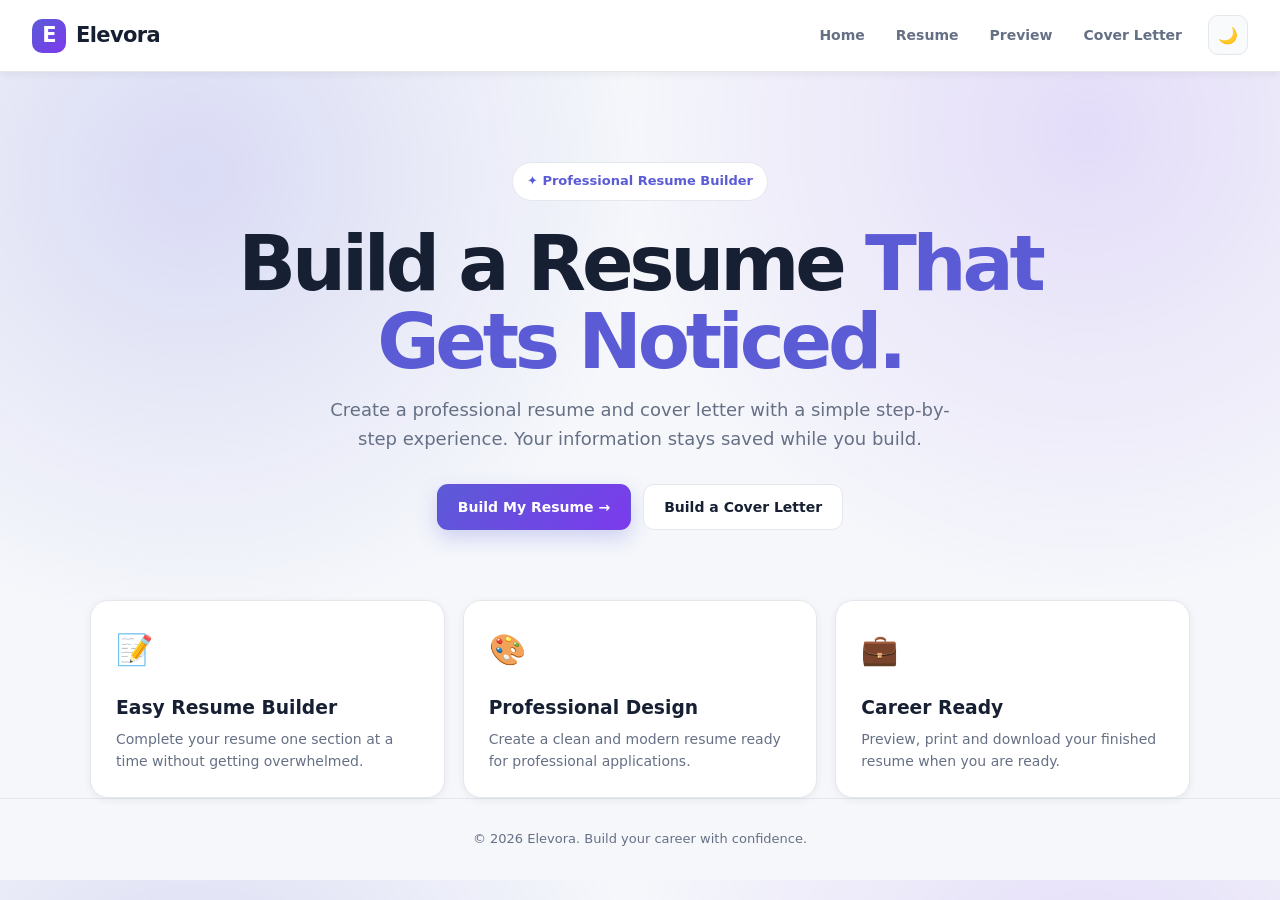
==== commit 9cff4678: "Update index.html" ====
--- a/index.html
+++ b/index.html
@@ -10,2160 +10,166 @@
     content="width=device-width, initial-scale=1.0"
   >
 
-  <meta
-    name="description"
-    content="Elevora is a modern resume and cover letter builder that helps you create professional career documents quickly."
-  >
-
-  <meta
-    name="theme-color"
-    content="#2563eb"
-  >
-
-  <title>Elevora | Resume & Cover Letter Builder</title>
-
-
-  <!-- =========================================
-       MAIN CSS
-       ========================================= -->
+  <title>Elevora — Build Your Future</title>
 
   <link
     rel="stylesheet"
     href="css/style.css"
   >
 
-
-  <!-- =========================================
-       THEME
-       ========================================= -->
-
   <script src="theme.js"></script>
-
-
-  <!-- =========================================
-       PAGE-SPECIFIC STYLES
-       ========================================= -->
-
-  <style>
-
-    /* =========================================
-       RESET
-       ========================================= */
-
-    * {
-      box-sizing: border-box;
-    }
-
-
-    html {
-      scroll-behavior: smooth;
-    }
-
-
-    body {
-      margin: 0;
-      overflow-x: hidden;
-    }
-
-
-    a {
-      text-decoration: none;
-    }
-
-
-    /* =========================================
-       HERO
-       ========================================= */
-
-    .hero {
-      position: relative;
-      min-height: 720px;
-      display: flex;
-      align-items: center;
-      overflow: hidden;
-      isolation: isolate;
-      padding: 80px 20px 100px;
-    }
-
-
-    /* =========================================
-       HERO BACKGROUND
-       ========================================= */
-
-    .hero-background {
-      position: absolute;
-      inset: 0;
-      z-index: -1;
-      overflow: hidden;
-      pointer-events: none;
-    }
-
-
-    /* =========================================
-       GRADIENT GLOWS
-       ========================================= */
-
-    .glow {
-      position: absolute;
-      border-radius: 50%;
-      filter: blur(70px);
-      animation:
-        glowMove 10s ease-in-out infinite alternate;
-    }
-
-
-    .glow-one {
-      width: 500px;
-      height: 500px;
-
-      background:
-        radial-gradient(
-          circle,
-          rgba(37, 99, 235, .25),
-          transparent 70%
-        );
-
-      top: -230px;
-      left: -120px;
-    }
-
-
-    .glow-two {
-      width: 560px;
-      height: 560px;
-
-      background:
-        radial-gradient(
-          circle,
-          rgba(124, 58, 237, .22),
-          transparent 70%
-        );
-
-      top: 20px;
-      right: -200px;
-
-      animation-delay: -3s;
-    }
-
-
-    .glow-three {
-      width: 420px;
-      height: 420px;
-
-      background:
-        radial-gradient(
-          circle,
-          rgba(14, 165, 233, .18),
-          transparent 70%
-        );
-
-      bottom: -230px;
-      left: 38%;
-
-      animation-delay: -6s;
-    }
-
-
-    @keyframes glowMove {
-
-      0% {
-        transform:
-          translate3d(0, 0, 0)
-          scale(1);
-      }
-
-      100% {
-        transform:
-          translate3d(35px, -25px, 0)
-          scale(1.12);
-      }
-
-    }
-
-
-    /* =========================================
-       GRID
-       ========================================= */
-
-    .hero-grid {
-      position: absolute;
-      inset: 0;
-
-      background-image:
-        linear-gradient(
-          rgba(100, 116, 139, .08) 1px,
-          transparent 1px
-        ),
-        linear-gradient(
-          90deg,
-          rgba(100, 116, 139, .08) 1px,
-          transparent 1px
-        );
-
-      background-size: 45px 45px;
-
-      mask-image:
-        radial-gradient(
-          ellipse at center,
-          black 0%,
-          transparent 75%
-        );
-
-      -webkit-mask-image:
-        radial-gradient(
-          ellipse at center,
-          black 0%,
-          transparent 75%
-        );
-
-      opacity: .7;
-    }
-
-
-    /* =========================================
-       HERO CONTENT
-       ========================================= */
-
-    .hero-content {
-      position: relative;
-      z-index: 5;
-
-      width: min(
-        900px,
-        100%
-      );
-
-      margin: 0 auto;
-
-      text-align: center;
-    }
-
-
-    /* =========================================
-       HERO BADGE
-       ========================================= */
-
-    .hero-badge {
-      display: inline-flex;
-      align-items: center;
-      gap: 8px;
-
-      padding: 8px 15px;
-
-      border-radius: 999px;
-
-      background:
-        rgba(37, 99, 235, .08);
-
-      border:
-        1px solid rgba(37, 99, 235, .18);
-
-      color:
-        #2563eb;
-
-      font-size: 12px;
-      font-weight: 700;
-
-      margin-bottom: 22px;
-    }
-
-
-    .hero-badge::before {
-      content: "";
-      width: 7px;
-      height: 7px;
-
-      border-radius: 50%;
-
-      background: #2563eb;
-
-      box-shadow:
-        0 0 0 5px
-        rgba(37, 99, 235, .10);
-    }
-
-
-    /* =========================================
-       HERO HEADING
-       ========================================= */
-
-    .hero h1 {
-      margin: 0;
-
-      font-size:
-        clamp(
-          44px,
-          7vw,
-          78px
-        );
-
-      line-height: 1.03;
-
-      letter-spacing: -.055em;
-
-      font-weight: 850;
-    }
-
-
-    .hero h1 span {
-      display: block;
-
-      background:
-        linear-gradient(
-          90deg,
-          #2563eb,
-          #7c3aed,
-          #0891b2
-        );
-
-      -webkit-background-clip: text;
-      background-clip: text;
-
-      -webkit-text-fill-color:
-        transparent;
-    }
-
-
-    /* =========================================
-       HERO DESCRIPTION
-       ========================================= */
-
-    .hero-description {
-      max-width: 680px;
-
-      margin:
-        25px auto 0;
-
-      font-size: 17px;
-
-      line-height: 1.8;
-
-      color: var(--muted);
-    }
-
-
-    /* =========================================
-       HERO BUTTONS
-       ========================================= */
-
-    .hero-buttons {
-      display: flex;
-
-      align-items: center;
-      justify-content: center;
-
-      gap: 12px;
-
-      flex-wrap: wrap;
-
-      margin-top: 32px;
-    }
-
-
-    .hero-buttons .btn {
-      min-width: 180px;
-      justify-content: center;
-    }
-
-
-    /* =========================================
-       FLOATING CARDS
-       ========================================= */
-
-    .floating-card {
-      position: absolute;
-
-      display: flex;
-
-      align-items: center;
-
-      gap: 12px;
-
-      min-width: 210px;
-
-      padding: 15px 17px;
-
-      border-radius: 17px;
-
-      background:
-        rgba(
-          255,
-          255,
-          255,
-          .75
-        );
-
-      border:
-        1px solid
-        rgba(
-          255,
-          255,
-          255,
-          .85
-        );
-
-      box-shadow:
-        0 20px 60px
-        rgba(
-          15,
-          23,
-          42,
-          .13
-        );
-
-      backdrop-filter:
-        blur(18px);
-
-      -webkit-backdrop-filter:
-        blur(18px);
-
-      color: #111827;
-
-      animation:
-        floatingCard
-        6s ease-in-out infinite;
-    }
-
-
-    .floating-card strong {
-      display: block;
-
-      font-size: 13px;
-
-      margin-bottom: 3px;
-    }
-
-
-    .floating-card span {
-      display: block;
-
-      font-size: 11px;
-
-      color: #64748b;
-    }
-
-
-    .mini-icon {
-      width: 40px;
-      height: 40px;
-
-      flex-shrink: 0;
-
-      display: flex;
-
-      align-items: center;
-      justify-content: center;
-
-      border-radius: 12px;
-
-      background:
-        rgba(
-          37,
-          99,
-          235,
-          .10
-        );
-
-      font-size: 18px;
-    }
-
-
-    /* =========================================
-       CARD POSITIONS
-       ========================================= */
-
-    .resume-float {
-      top: 150px;
-      left: 5%;
-
-      transform:
-        rotate(-5deg);
-
-      animation-delay:
-        -1s;
-    }
-
-
-    .letter-float {
-      top: 235px;
-      right: 5%;
-
-      transform:
-        rotate(5deg);
-
-      animation-delay:
-        -3s;
-    }
-
-
-    .skill-float {
-      bottom: 105px;
-      left: 11%;
-
-      transform:
-        rotate(4deg);
-
-      animation-delay:
-        -4.5s;
-    }
-
-
-    @keyframes floatingCard {
-
-      0%,
-      100% {
-        margin-top: 0;
-      }
-
-      50% {
-        margin-top: -14px;
-      }
-
-    }
-
-
-    /* =========================================
-       FLOATING DOTS
-       ========================================= */
-
-    .floating-dot {
-      position: absolute;
-
-      width: 8px;
-      height: 8px;
-
-      border-radius: 50%;
-
-      background:
-        #2563eb;
-
-      box-shadow:
-        0 0 0 7px
-        rgba(37, 99, 235, .08),
-
-        0 0 25px
-        rgba(37, 99, 235, .30);
-
-      animation:
-        dotFloat
-        5s ease-in-out infinite;
-    }
-
-
-    .dot-one {
-      top: 23%;
-      left: 29%;
-    }
-
-
-    .dot-two {
-      top: 58%;
-      right: 27%;
-
-      animation-delay:
-        -2s;
-    }
-
-
-    .dot-three {
-      bottom: 20%;
-      right: 13%;
-
-      animation-delay:
-        -4s;
-    }
-
-
-    @keyframes dotFloat {
-
-      0%,
-      100% {
-        transform:
-          translateY(0)
-          scale(1);
-      }
-
-      50% {
-        transform:
-          translateY(-12px)
-          scale(1.25);
-      }
-
-    }
-
-
-    /* =========================================
-       STATS
-       ========================================= */
-
-    .hero-stats {
-      display: flex;
-
-      justify-content: center;
-
-      gap: 40px;
-
-      flex-wrap: wrap;
-
-      margin-top: 55px;
-    }
-
-
-    .hero-stat {
-      text-align: center;
-    }
-
-
-    .hero-stat strong {
-      display: block;
-
-      font-size: 21px;
-
-      font-weight: 800;
-    }
-
-
-    .hero-stat span {
-      display: block;
-
-      margin-top: 3px;
-
-      font-size: 12px;
-
-      color: var(--muted);
-    }
-
-
-    /* =========================================
-       FEATURES
-       ========================================= */
-
-    .home-section {
-      width: min(
-        1150px,
-        calc(100% - 40px)
-      );
-
-      margin:
-        0 auto;
-
-      padding:
-        90px 0;
-    }
-
-
-    .section-heading {
-      max-width: 700px;
-
-      margin:
-        0 auto 45px;
-
-      text-align: center;
-    }
-
-
-    .section-label {
-      display: inline-block;
-
-      margin-bottom: 10px;
-
-      font-size: 12px;
-
-      font-weight: 800;
-
-      letter-spacing: .12em;
-
-      text-transform:
-        uppercase;
-
-      color:
-        #2563eb;
-    }
-
-
-    .section-heading h2 {
-      margin:
-        0 0 12px;
-
-      font-size:
-        clamp(
-          30px,
-          5vw,
-          45px
-        );
-
-      line-height: 1.15;
-
-      letter-spacing: -.035em;
-    }
-
-
-    .section-heading p {
-      margin: 0;
-
-      color: var(--muted);
-
-      line-height: 1.7;
-    }
-
-
-    /* =========================================
-       FEATURE GRID
-       ========================================= */
-
-    .feature-grid {
-      display: grid;
-
-      grid-template-columns:
-        repeat(
-          3,
-          minmax(0, 1fr)
-        );
-
-      gap: 18px;
-    }
-
-
-    .feature-card {
-      padding: 27px;
-
-      border-radius: 20px;
-
-      background:
-        var(--surface);
-
-      border:
-        1px solid
-        var(--border);
-
-      box-shadow:
-        var(--shadow);
-
-      transition:
-        transform .25s ease,
-        box-shadow .25s ease;
-    }
-
-
-    .feature-card:hover {
-      transform:
-        translateY(-6px);
-
-      box-shadow:
-        0 20px 45px
-        rgba(
-          15,
-          23,
-          42,
-          .12
-        );
-    }
-
-
-    .feature-icon {
-      width: 50px;
-      height: 50px;
-
-      display: flex;
-
-      align-items: center;
-      justify-content: center;
-
-      border-radius: 14px;
-
-      background:
-        rgba(
-          37,
-          99,
-          235,
-          .10
-        );
-
-      font-size: 23px;
-
-      margin-bottom: 18px;
-    }
-
-
-    .feature-card h3 {
-      margin:
-        0 0 8px;
-
-      font-size: 17px;
-    }
-
-
-    .feature-card p {
-      margin: 0;
-
-      color: var(--muted);
-
-      line-height: 1.7;
-
-      font-size: 14px;
-    }
-
-
-    /* =========================================
-       HOW IT WORKS
-       ========================================= */
-
-    .steps-section {
-      background:
-        rgba(
-          100,
-          116,
-          139,
-          .035
-        );
-
-      border-top:
-        1px solid
-        var(--border);
-
-      border-bottom:
-        1px solid
-        var(--border);
-    }
-
-
-    .steps-grid {
-      display: grid;
-
-      grid-template-columns:
-        repeat(
-          4,
-          minmax(0, 1fr)
-        );
-
-      gap: 20px;
-    }
-
-
-    .step {
-      position: relative;
-
-      text-align: center;
-
-      padding: 20px;
-    }
-
-
-    .step-number {
-      width: 48px;
-      height: 48px;
-
-      margin:
-        0 auto 16px;
-
-      display: flex;
-
-      align-items: center;
-      justify-content: center;
-
-      border-radius: 50%;
-
-      background:
-        #2563eb;
-
-      color:
-        white;
-
-      font-weight:
-        800;
-
-      box-shadow:
-        0 10px 25px
-        rgba(
-          37,
-          99,
-          235,
-          .22
-        );
-    }
-
-
-    .step h3 {
-      margin:
-        0 0 7px;
-
-      font-size: 16px;
-    }
-
-
-    .step p {
-      margin: 0;
-
-      color: var(--muted);
-
-      font-size: 13px;
-
-      line-height: 1.6;
-    }
-
-
-    /* =========================================
-       COVER LETTER CTA
-       ========================================= */
-
-    .cover-letter-section {
-      padding:
-        25px 0 90px;
-    }
-
-
-    .cover-letter-card {
-      position: relative;
-
-      overflow: hidden;
-
-      padding:
-        55px 50px;
-
-      border-radius: 28px;
-
-      background:
-        linear-gradient(
-          135deg,
-          #111827,
-          #1e3a8a
-        );
-
-      color: white;
-
-      box-shadow:
-        0 25px 70px
-        rgba(
-          15,
-          23,
-          42,
-          .20
-        );
-
-      display: flex;
-
-      align-items: center;
-
-      justify-content: space-between;
-
-      gap: 40px;
-    }
-
-
-    .cover-letter-card::before {
-      content: "";
-
-      position: absolute;
-
-      width: 350px;
-      height: 350px;
-
-      border-radius: 50%;
-
-      background:
-        rgba(
-          255,
-          255,
-          255,
-          .07
-        );
-
-      right: -100px;
-      top: -180px;
-    }
-
-
-    .cover-letter-card::after {
-      content: "";
-
-      position: absolute;
-
-      width: 250px;
-      height: 250px;
-
-      border-radius: 50%;
-
-      background:
-        rgba(
-          96,
-          165,
-          250,
-          .10
-        );
-
-      left: 35%;
-      bottom: -180px;
-    }
-
-
-    .cover-letter-content {
-      position: relative;
-
-      z-index: 2;
-
-      max-width: 650px;
-    }
-
-
-    .cover-letter-content .section-label {
-      color:
-        #93c5fd;
-    }
-
-
-    .cover-letter-content h2 {
-      margin:
-        0 0 13px;
-
-      font-size:
-        clamp(
-          28px,
-          5vw,
-          43px
-        );
-
-      line-height: 1.15;
-
-      letter-spacing:
-        -.035em;
-    }
-
-
-    .cover-letter-content p {
-      margin: 0;
-
-      color:
-        #dbeafe;
-
-      line-height: 1.75;
-    }
-
-
-    .cover-letter-action {
-      position: relative;
-
-      z-index: 2;
-
-      flex-shrink: 0;
-    }
-
-
-    .cover-letter-action .btn {
-      background: white;
-
-      color: #111827;
-
-      border-color: white;
-
-      min-width: 190px;
-
-      justify-content: center;
-    }
-
-
-    .cover-letter-action .btn:hover {
-      background:
-        #eff6ff;
-    }
-
-
-    /* =========================================
-       FINAL CTA
-       ========================================= */
-
-    .final-cta {
-      text-align: center;
-
-      padding:
-        20px 0 100px;
-    }
-
-
-    .final-cta h2 {
-      margin:
-        0 0 12px;
-
-      font-size:
-        clamp(
-          30px,
-          5vw,
-          45px
-        );
-
-      letter-spacing:
-        -.035em;
-    }
-
-
-    .final-cta p {
-      max-width: 600px;
-
-      margin:
-        0 auto 25px;
-
-      color: var(--muted);
-
-      line-height: 1.7;
-    }
-
-
-    /* =========================================
-       DARK MODE
-       ========================================= */
-
-    [data-theme="dark"] .floating-card {
-
-      background:
-        rgba(
-          15,
-          23,
-          42,
-          .76
-        );
-
-      border-color:
-        rgba(
-          255,
-          255,
-          255,
-          .10
-        );
-
-      color:
-        #f8fafc;
-
-      box-shadow:
-        0 20px 60px
-        rgba(
-          0,
-          0,
-          0,
-          .35
-        );
-    }
-
-
-    [data-theme="dark"]
-    .floating-card span {
-
-      color:
-        #94a3b8;
-    }
-
-
-    [data-theme="dark"]
-    .hero-grid {
-
-      opacity:
-        .35;
-
-      background-image:
-        linear-gradient(
-          rgba(
-            148,
-            163,
-            184,
-            .06
-          ) 1px,
-          transparent 1px
-        ),
-        linear-gradient(
-          90deg,
-          rgba(
-            148,
-            163,
-            184,
-            .06
-          ) 1px,
-          transparent 1px
-        );
-    }
-
-
-    /* =========================================
-       TABLET
-       ========================================= */
-
-    @media (max-width: 950px) {
-
-      .resume-float {
-        left: -35px;
-      }
-
-      .letter-float {
-        right: -35px;
-      }
-
-      .skill-float {
-        left: 0;
-      }
-
-      .feature-grid {
-        grid-template-columns:
-          repeat(
-            2,
-            minmax(0, 1fr)
-          );
-      }
-
-      .steps-grid {
-        grid-template-columns:
-          repeat(
-            2,
-            minmax(0, 1fr)
-          );
-      }
-
-    }
-
-
-    /* =========================================
-       MOBILE
-       ========================================= */
-
-    @media (max-width: 700px) {
-
-      .hero {
-        min-height: 700px;
-
-        padding:
-          70px 18px 80px;
-      }
-
-
-      .hero-description {
-        font-size: 15px;
-      }
-
-
-      .hero-stats {
-        gap: 25px;
-      }
-
-
-      .floating-card {
-        transform:
-          scale(.72) !important;
-
-        opacity:
-          .45;
-      }
-
-
-      .resume-float {
-        top: 75px;
-        left: -65px;
-      }
-
-
-      .letter-float {
-        top: 120px;
-        right: -70px;
-      }
-
-
-      .skill-float {
-        bottom: 55px;
-        left: -65px;
-      }
-
-
-      .feature-grid {
-        grid-template-columns:
-          1fr;
-      }
-
-
-      .steps-grid {
-        grid-template-columns:
-          1fr;
-      }
-
-
-      .home-section {
-        width:
-          calc(
-            100% - 30px
-          );
-
-        padding:
-          65px 0;
-      }
-
-
-      .cover-letter-card {
-        padding:
-          35px 25px;
-
-        flex-direction:
-          column;
-
-        align-items:
-          flex-start;
-      }
-
-
-      .cover-letter-action {
-        width: 100%;
-      }
-
-
-      .cover-letter-action .btn {
-        width: 100%;
-      }
-
-    }
-
-
-    /* =========================================
-       SMALL MOBILE
-       ========================================= */
-
-    @media (max-width: 480px) {
-
-      .floating-card {
-        display: none;
-      }
-
-
-      .hero {
-        min-height: 650px;
-      }
-
-
-      .hero-buttons {
-        flex-direction:
-          column;
-
-        width: 100%;
-      }
-
-
-      .hero-buttons .btn {
-        width: 100%;
-      }
-
-
-      .hero-stats {
-        display:
-          grid;
-
-        grid-template-columns:
-          repeat(
-            2,
-            1fr
-          );
-      }
-
-
-      .hero-grid {
-        opacity:
-          .3;
-      }
-
-    }
-
-
-    /* =========================================
-       REDUCED MOTION
-       ========================================= */
-
-    @media (prefers-reduced-motion: reduce) {
-
-      html {
-        scroll-behavior:
-          auto;
-      }
-
-
-      .glow,
-      .floating-card,
-      .floating-dot {
-        animation:
-          none !important;
-      }
-
-
-      .feature-card {
-        transition:
-          none !important;
-      }
-
-    }
-
-  </style>
 
 </head>
 
 
-<body>
+<body class="home-page">
 
 
-  <!-- =======================================
-       NAVIGATION
-       ======================================= -->
+<header class="navbar">
 
-  <header class="navbar">
+  <a
+    href="index.html"
+    class="logo"
+  >
+    Elevora
+  </a>
 
-    <a
-      href="index.html"
-      class="logo"
-    >
-      Elevora
+  <nav class="nav-links">
+
+    <a href="index.html">
+      Home
     </a>
 
+    <a href="personal.html">
+      Resume
+    </a>
 
-    <nav class="nav-links">
+    <a href="preview.html">
+      Preview
+    </a>
 
-      <a
-        href="index.html"
-      >
-        Home
-      </a>
+    <a href="cover-letter.html">
+      Cover Letter
+    </a>
 
+    <button
+      id="themeToggle"
+      class="theme-toggle"
+      type="button"
+    >
+      🌙
+    </button>
+
+  </nav>
+
+</header>
+
+
+<main>
+
+  <section class="hero">
+
+    <div class="hero-badge">
+      ✦ Professional Resume Builder
+    </div>
+
+    <h1>
+      Build a Resume
+      <span>That Gets Noticed.</span>
+    </h1>
+
+    <p>
+      Create a professional resume and cover letter
+      with a simple step-by-step experience.
+      Your information stays saved while you build.
+    </p>
+
+
+    <div class="hero-buttons">
 
       <a
         href="personal.html"
+        class="btn primary"
       >
-        Resume
+        Build My Resume →
       </a>
-
-
-      <a
-        href="preview.html"
-      >
-        Preview
-      </a>
-
 
       <a
         href="cover-letter.html"
+        class="btn secondary"
       >
-        Cover Letter
+        Build a Cover Letter
       </a>
 
+    </div>
 
-      <button
-        id="themeToggle"
-        class="theme-toggle"
-        type="button"
-        aria-label="Switch theme"
-        title="Switch theme"
-      >
-        🌙
-      </button>
-
-    </nav>
-
-  </header>
+  </section>
 
 
+  <section class="feature-grid">
 
-  <!-- =======================================
-       HERO
-       ======================================= -->
+    <div class="feature-card">
 
-  <main>
-
-
-    <section class="hero">
-
-
-      <!-- BACKGROUND -->
-
-      <div
-        class="hero-background"
-        aria-hidden="true"
-      >
-
-        <div
-          class="glow glow-one"
-        ></div>
-
-        <div
-          class="glow glow-two"
-        ></div>
-
-        <div
-          class="glow glow-three"
-        ></div>
-
-
-        <div
-          class="hero-grid"
-        ></div>
-
-
-        <!-- RESUME CARD -->
-
-        <div
-          class="floating-card resume-float"
-        >
-
-          <div class="mini-icon">
-            📄
-          </div>
-
-          <div>
-
-            <strong>
-              Resume
-            </strong>
-
-            <span>
-              Professional & Ready
-            </span>
-
-          </div>
-
-        </div>
-
-
-        <!-- COVER LETTER CARD -->
-
-        <div
-          class="floating-card letter-float"
-        >
-
-          <div class="mini-icon">
-            ✉️
-          </div>
-
-          <div>
-
-            <strong>
-              Cover Letter
-            </strong>
-
-            <span>
-              Personalized for you
-            </span>
-
-          </div>
-
-        </div>
-
-
-        <!-- CAREER CARD -->
-
-        <div
-          class="floating-card skill-float"
-        >
-
-          <div class="mini-icon">
-            ✓
-          </div>
-
-          <div>
-
-            <strong>
-              Career Ready
-            </strong>
-
-            <span>
-              Stand out from the crowd
-            </span>
-
-          </div>
-
-        </div>
-
-
-        <!-- FLOATING DOTS -->
-
-        <div
-          class="floating-dot dot-one"
-        ></div>
-
-        <div
-          class="floating-dot dot-two"
-        ></div>
-
-        <div
-          class="floating-dot dot-three"
-        ></div>
-
+      <div class="feature-icon">
+        📝
       </div>
 
-
-
-      <!-- HERO CONTENT -->
-
-      <div class="hero-content">
-
-
-        <div class="hero-badge">
-
-          Professional Career Builder
-
-        </div>
-
-
-        <h1>
-
-          Build a Resume That
-
-          <span>
-            Gets Noticed.
-          </span>
-
-        </h1>
-
-
-        <p class="hero-description">
-
-          Create a professional resume and
-          cover letter with modern templates,
-          simple editing, and powerful
-          career-focused tools.
-
-        </p>
-
-
-        <!-- MAIN ACTIONS -->
-
-        <div class="hero-buttons">
-
-
-          <a
-            href="personal.html"
-            class="btn primary"
-          >
-            Build My Resume
-          </a>
-
-
-          <a
-            href="cover-letter.html"
-            class="btn secondary"
-          >
-            Build a Cover Letter
-          </a>
-
-
-        </div>
-
-
-        <!-- STATS -->
-
-        <div class="hero-stats">
-
-
-          <div class="hero-stat">
-
-            <strong>
-              10+
-            </strong>
-
-            <span>
-              Resume Templates
-            </span>
-
-          </div>
-
-
-          <div class="hero-stat">
-
-            <strong>
-              PDF
-            </strong>
-
-            <span>
-              Download Ready
-            </span>
-
-          </div>
-
-
-          <div class="hero-stat">
-
-            <strong>
-              Word
-            </strong>
-
-            <span>
-              Export Supported
-            </span>
-
-          </div>
-
-
-          <div class="hero-stat">
-
-            <strong>
-              Free
-            </strong>
-
-            <span>
-              Easy to Start
-            </span>
-
-          </div>
-
-
-        </div>
-
-
-      </div>
-
-    </section>
-
-
-
-    <!-- =======================================
-         FEATURES
-         ======================================= -->
-
-    <section class="home-section">
-
-
-      <div class="section-heading">
-
-        <div class="section-label">
-          Why Elevora
-        </div>
-
-        <h2>
-          Everything you need to
-          build your career profile.
-        </h2>
-
-        <p>
-          Create polished career documents
-          without struggling with complicated
-          formatting or design tools.
-        </p>
-
-      </div>
-
-
-      <div class="feature-grid">
-
-
-        <!-- FEATURE 1 -->
-
-        <article class="feature-card">
-
-          <div class="feature-icon">
-            🎨
-          </div>
-
-          <h3>
-            Professional Templates
-          </h3>
-
-          <p>
-            Choose from modern, classic,
-            executive, minimal, technical,
-            academic and ATS-friendly
-            resume designs.
-          </p>
-
-        </article>
-
-
-        <!-- FEATURE 2 -->
-
-        <article class="feature-card">
-
-          <div class="feature-icon">
-            ⚡
-          </div>
-
-          <h3>
-            Fast Resume Builder
-          </h3>
-
-          <p>
-            Enter your information step by
-            step and keep your resume data
-            saved while you build.
-          </p>
-
-        </article>
-
-
-        <!-- FEATURE 3 -->
-
-        <article class="feature-card">
-
-          <div class="feature-icon">
-            📄
-          </div>
-
-          <h3>
-            PDF & Word
-          </h3>
-
-          <p>
-            Download your finished resume
-            for applications, emails,
-            interviews and professional
-            profiles.
-          </p>
-
-        </article>
-
-
-        <!-- FEATURE 4 -->
-
-        <article class="feature-card">
-
-          <div class="feature-icon">
-            ✉️
-          </div>
-
-          <h3>
-            Cover Letters
-          </h3>
-
-          <p>
-            Create a separate professional
-            cover letter tailored to the
-            company and position you are
-            applying for.
-          </p>
-
-        </article>
-
-
-        <!-- FEATURE 5 -->
-
-        <article class="feature-card">
-
-          <div class="feature-icon">
-            📱
-          </div>
-
-          <h3>
-            Mobile Friendly
-          </h3>
-
-          <p>
-            Build and review your career
-            documents comfortably on
-            desktop, tablet or mobile.
-          </p>
-
-        </article>
-
-
-        <!-- FEATURE 6 -->
-
-        <article class="feature-card">
-
-          <div class="feature-icon">
-            🌙
-          </div>
-
-          <h3>
-            Light & Dark Mode
-          </h3>
-
-          <p>
-            Switch between light and dark
-            themes while keeping your
-            preference saved across pages.
-          </p>
-
-        </article>
-
-
-      </div>
-
-    </section>
-
-
-
-    <!-- =======================================
-         HOW IT WORKS
-         ======================================= -->
-
-    <section class="steps-section">
-
-
-      <div class="home-section">
-
-
-        <div class="section-heading">
-
-          <div class="section-label">
-            Simple Process
-          </div>
-
-          <h2>
-            Build your resume in four steps.
-          </h2>
-
-          <p>
-            No complicated software.
-            Just enter your information,
-            choose your style and download.
-          </p>
-
-        </div>
-
-
-        <div class="steps-grid">
-
-
-          <!-- STEP 1 -->
-
-          <div class="step">
-
-            <div class="step-number">
-              1
-            </div>
-
-            <h3>
-              Enter Your Details
-            </h3>
-
-            <p>
-              Add your personal information,
-              education, experience and
-              professional details.
-            </p>
-
-          </div>
-
-
-          <!-- STEP 2 -->
-
-          <div class="step">
-
-            <div class="step-number">
-              2
-            </div>
-
-            <h3>
-              Add Your Skills
-            </h3>
-
-            <p>
-              Highlight your technical skills,
-              projects, certifications,
-              languages and achievements.
-            </p>
-
-          </div>
-
-
-          <!-- STEP 3 -->
-
-          <div class="step">
-
-            <div class="step-number">
-              3
-            </div>
-
-            <h3>
-              Choose a Template
-            </h3>
-
-            <p>
-              Select the resume design that
-              best matches your career and
-              professional style.
-            </p>
-
-          </div>
-
-
-          <!-- STEP 4 -->
-
-          <div class="step">
-
-            <div class="step-number">
-              4
-            </div>
-
-            <h3>
-              Download & Apply
-            </h3>
-
-            <p>
-              Preview your resume and
-              download it for your next
-              opportunity.
-            </p>
-
-          </div>
-
-
-        </div>
-
-      </div>
-
-    </section>
-
-
-
-    <!-- =======================================
-         COVER LETTER SECTION
-         ======================================= -->
-
-    <section class="home-section cover-letter-section">
-
-
-      <div class="cover-letter-card">
-
-
-        <div class="cover-letter-content">
-
-          <div class="section-label">
-            Cover Letter Builder
-          </div>
-
-          <h2>
-            Make your application
-            more personal.
-          </h2>
-
-          <p>
-            A strong resume gets attention.
-            A personalized cover letter
-            tells employers why you are
-            the right person for the role.
-            Create yours separately with
-            Elevora.
-          </p>
-
-        </div>
-
-
-        <div class="cover-letter-action">
-
-          <a
-            href="cover-letter.html"
-            class="btn"
-          >
-            Create Cover Letter →
-          </a>
-
-        </div>
-
-
-      </div>
-
-    </section>
-
-
-
-    <!-- =======================================
-         FINAL CTA
-         ======================================= -->
-
-    <section class="home-section final-cta">
-
-
-      <div class="section-label">
-        Your Next Opportunity Starts Here
-      </div>
-
-
-      <h2>
-        Ready to build your
-        professional profile?
-      </h2>
-
+      <h3>
+        Easy Resume Builder
+      </h3>
 
       <p>
-        Start creating your resume today
-        and take the next step toward
-        your career goals.
+        Complete your resume one section at a time
+        without getting overwhelmed.
       </p>
-
-
-      <div class="hero-buttons">
-
-        <a
-          href="personal.html"
-          class="btn primary"
-        >
-          Start Building My Resume
-        </a>
-
-
-        <a
-          href="preview.html"
-          class="btn secondary"
-        >
-          View Resume Preview
-        </a>
-
-      </div>
-
-
-    </section>
-
-
-  </main>
-
-
-
-  <!-- =======================================
-       FOOTER
-       ======================================= -->
-
-  <footer class="footer">
-
-    <div class="footer-content">
-
-      <div>
-
-        <strong>
-          Elevora
-        </strong>
-
-        <p>
-          Build better. Apply smarter.
-        </p>
-
-      </div>
-
-
-      <div class="footer-links">
-
-        <a
-          href="index.html"
-        >
-          Home
-        </a>
-
-        <a
-          href="personal.html"
-        >
-          Resume
-        </a>
-
-        <a
-          href="preview.html"
-        >
-          Preview
-        </a>
-
-        <a
-          href="cover-letter.html"
-        >
-          Cover Letter
-        </a>
-
-      </div>
 
     </div>
 
 
-    <div class="footer-bottom">
+    <div class="feature-card">
 
-      © 2026 Elevora.
-      All rights reserved.
+      <div class="feature-icon">
+        🎨
+      </div>
+
+      <h3>
+        Professional Design
+      </h3>
+
+      <p>
+        Create a clean and modern resume
+        ready for professional applications.
+      </p>
 
     </div>
 
-  </footer>
+
+    <div class="feature-card">
+
+      <div class="feature-icon">
+        💼
+      </div>
+
+      <h3>
+        Career Ready
+      </h3>
+
+      <p>
+        Preview, print and download your finished
+        resume when you are ready.
+      </p>
+
+    </div>
+
+  </section>
+
+</main>
+
+
+<footer>
+  © 2026 Elevora. Build your career with confidence.
+</footer>
 
 
 </body>
-
 </html>
--- a/css/style.css
+++ b/css/style.css
@@ -1,47 +1,42 @@
-/* =========================================================
-   ELEVORA RESUME BUILDER
-   MAIN STYLESHEET
-========================================================= */
-
 :root {
-  --bg: #f6f7fb;
+  --bg: #f5f7fb;
   --surface: #ffffff;
-  --surface-2: #f0f2f7;
-  --text: #171923;
-  --muted: #687080;
-  --border: #dfe3eb;
-
-  --primary: #5b4bdb;
-  --primary-dark: #4737c5;
-  --primary-light: #ece9ff;
-
-  --danger: #d83a3a;
-  --success: #198754;
-
-  --shadow: 0 15px 40px rgba(25, 25, 45, 0.08);
+  --surface2: #f8fafc;
+  --text: #172033;
+  --muted: #667085;
+  --border: #e4e7ec;
+
+  --primary: #5b5bd6;
+  --primary2: #7c3aed;
+  --primary-soft: #eef0ff;
+
+  --success: #16a34a;
+  --danger: #dc2626;
+
+  --shadow-sm: 0 2px 8px rgba(16,24,40,.06);
+  --shadow: 0 15px 40px rgba(16,24,40,.09);
 
   --radius: 14px;
-  --radius-small: 9px;
+  --radius-lg: 20px;
+
+  --max-width: 1180px;
 }
 
 html[data-theme="dark"] {
-
-  --bg: #101116;
-  --surface: #181a21;
-  --surface-2: #22252e;
-  --text: #f4f5f8;
-  --muted: #a6acba;
-  --border: #333743;
-
-  --primary: #8b7cff;
-  --primary-dark: #7464ed;
-  --primary-light: #29254c;
-
-  --shadow: 0 15px 40px rgba(0, 0, 0, 0.3);
-}
-
-
-/* RESET */
+  --bg: #0b1020;
+  --surface: #111827;
+  --surface2: #182132;
+  --text: #f4f7fb;
+  --muted: #a7b0c0;
+  --border: #273449;
+
+  --primary: #8585ff;
+  --primary2: #9b6cff;
+  --primary-soft: #202452;
+
+  --shadow-sm: 0 2px 8px rgba(0,0,0,.2);
+  --shadow: 0 15px 40px rgba(0,0,0,.3);
+}
 
 * {
   box-sizing: border-box;
@@ -53,8 +48,8 @@
 
 body {
   margin: 0;
-  background: var(--bg);
-  color: var(--text);
+  min-height: 100vh;
+
   font-family:
     Inter,
     ui-sans-serif,
@@ -64,12 +59,10 @@
     "Segoe UI",
     sans-serif;
 
+  background: var(--bg);
+  color: var(--text);
+
   line-height: 1.6;
-}
-
-a {
-  color: inherit;
-  text-decoration: none;
 }
 
 button,
@@ -83,579 +76,480 @@
   cursor: pointer;
 }
 
-img {
-  max-width: 100%;
-}
-
-
-/* NAVBAR */
+a {
+  color: inherit;
+  text-decoration: none;
+}
+
+/* NAVIGATION */
 
 .navbar {
+  position: sticky;
+  top: 0;
+  z-index: 1000;
+
   min-height: 72px;
-  padding: 0 6%;
+
   display: flex;
   align-items: center;
   justify-content: space-between;
 
+  padding: 0 32px;
+
   background: var(--surface);
+
   border-bottom: 1px solid var(--border);
 
-  position: sticky;
-  top: 0;
-  z-index: 100;
+  box-shadow: var(--shadow-sm);
 }
 
 .logo {
-  font-size: 1.45rem;
+  display: inline-flex;
+  align-items: center;
+  gap: 10px;
+
+  font-size: 21px;
   font-weight: 800;
-  letter-spacing: -0.04em;
+  letter-spacing: -.03em;
+}
+
+.logo::before {
+  content: "E";
+
+  width: 34px;
+  height: 34px;
+
+  display: flex;
+  align-items: center;
+  justify-content: center;
+
+  border-radius: 10px;
+
+  color: white;
+
+  background: linear-gradient(
+    135deg,
+    var(--primary),
+    var(--primary2)
+  );
 }
 
 .nav-links {
   display: flex;
   align-items: center;
-  gap: 24px;
-}
-
-.nav-links a {
-  color: var(--muted);
+  gap: 5px;
+}
+
+.nav-links > a {
+  padding: 9px 13px;
+
+  border-radius: 9px;
+
+  color: var(--muted);
+
+  font-size: 14px;
   font-weight: 600;
-  font-size: 0.95rem;
-}
-
-.nav-links a:hover,
-.nav-links a.active {
-  color: var(--primary);
+}
+
+.nav-links > a:hover {
+  color: var(--text);
+  background: var(--surface2);
 }
 
 .theme-toggle {
-  border: 1px solid var(--border);
-  background: var(--surface-2);
-  color: var(--text);
-
   width: 40px;
   height: 40px;
 
-  border-radius: 50%;
+  margin-left: 8px;
+
+  border: 1px solid var(--border);
+  border-radius: 10px;
+
+  background: var(--surface2);
+  color: var(--text);
+}
+
+.theme-toggle:hover {
+  background: var(--primary-soft);
+}
+
+/* PAGE */
+
+.page-container {
+  width: min(
+    calc(100% - 40px),
+    var(--max-width)
+  );
+
+  margin: 0 auto;
+
+  padding: 42px 0 80px;
+}
+
+.form-header {
+  display: flex;
+  align-items: center;
+  gap: 17px;
+
+  margin-bottom: 25px;
+}
+
+.step-number {
+  flex: 0 0 auto;
+
+  width: 50px;
+  height: 50px;
+
+  display: flex;
+  align-items: center;
+  justify-content: center;
+
+  border-radius: 15px;
+
+  color: white;
+  font-size: 18px;
+  font-weight: 800;
+
+  background:
+    linear-gradient(
+      135deg,
+      var(--primary),
+      var(--primary2)
+    );
+}
+
+.form-header h1 {
+  margin: 0;
+
+  font-size: clamp(25px,4vw,34px);
+  line-height: 1.2;
+}
+
+.form-header p {
+  margin: 6px 0 0;
+  color: var(--muted);
+}
+
+/* PROGRESS */
+
+.progress-wrapper {
+  display: flex;
+  align-items: center;
+  gap: 13px;
+
+  margin-bottom: 25px;
+
+  color: var(--muted);
+
+  font-size: 13px;
+  font-weight: 600;
+}
+
+.progress-bar {
+  flex: 1;
+
+  height: 7px;
+
+  overflow: hidden;
+
+  border-radius: 999px;
+
+  background: var(--border);
+}
+
+.progress-fill {
+  height: 100%;
+
+  border-radius: inherit;
+
+  background:
+    linear-gradient(
+      90deg,
+      var(--primary),
+      var(--primary2)
+    );
+}
+
+/* FORM */
+
+.form-card {
+  width: 100%;
+
+  padding: 32px;
+
+  background: var(--surface);
+
+  border: 1px solid var(--border);
+  border-radius: var(--radius-lg);
+
+  box-shadow: var(--shadow);
+}
+
+.form-group {
+  margin-bottom: 22px;
+}
+
+.form-group label {
+  display: block;
+
+  margin-bottom: 8px;
+
+  font-size: 14px;
+  font-weight: 700;
+}
+
+.required {
+  color: var(--danger);
+}
+
+.form-group input,
+.form-group textarea,
+.form-group select,
+.search-input {
+  width: 100%;
+
+  min-height: 48px;
+
+  padding: 12px 14px;
+
+  border: 1px solid var(--border);
+  border-radius: 11px;
+
+  outline: none;
+
+  background: var(--surface);
+  color: var(--text);
+}
+
+.form-group textarea {
+  min-height: 120px;
+  resize: vertical;
+}
+
+.form-group input:focus,
+.form-group textarea:focus,
+.form-group select:focus,
+.search-input:focus {
+  border-color: var(--primary);
+
+  box-shadow:
+    0 0 0 4px
+    color-mix(
+      in srgb,
+      var(--primary) 12%,
+      transparent
+    );
+}
+
+/* SEARCH DROPDOWN */
+
+.search-select,
+.phone-code-box {
+  position: relative;
+}
+
+.search-arrow {
+  position: absolute;
+
+  top: 50%;
+  right: 14px;
+
+  transform: translateY(-50%);
+
+  color: var(--muted);
+
+  pointer-events: none;
+}
+
+.search-options {
+  position: absolute;
+
+  left: 0;
+  right: 0;
+  top: calc(100% + 6px);
+
+  z-index: 100;
+
+  display: none;
+
+  max-height: 240px;
+
+  overflow-y: auto;
+
+  padding: 6px;
+
+  background: var(--surface);
+
+  border: 1px solid var(--border);
+  border-radius: 12px;
+
+  box-shadow: var(--shadow);
+}
+
+.search-options.show {
+  display: block;
+}
+
+.search-option {
+  padding: 10px 12px;
+
+  border-radius: 8px;
+
+  cursor: pointer;
+
+  font-size: 14px;
+}
+
+.search-option:hover {
+  background: var(--primary-soft);
+  color: var(--primary);
+}
+
+.search-option.no-result {
+  color: var(--muted);
+}
+
+/* PHONE */
+
+.phone-wrapper {
+  display: grid;
+  grid-template-columns: 190px 1fr;
+  gap: 10px;
+}
+
+/* BUTTONS */
+
+.form-actions {
+  display: flex;
+  justify-content: space-between;
+  gap: 14px;
+
+  margin-top: 35px;
+  padding-top: 25px;
+
+  border-top: 1px solid var(--border);
+}
+
+.btn {
+  min-height: 46px;
 
   display: inline-flex;
   align-items: center;
   justify-content: center;
-}
-
-
-/* HERO */
-
-.hero {
-  width: min(1180px, 90%);
-  margin: auto;
-
-  min-height: 680px;
-
-  display: grid;
-  grid-template-columns: 1.1fr 0.9fr;
-  gap: 70px;
-
-  align-items: center;
-}
-
-.hero-content {
-  max-width: 680px;
-}
-
-.eyebrow {
-  display: inline-block;
-
-  color: var(--primary);
-  font-size: 0.78rem;
-  font-weight: 800;
-
-  letter-spacing: 0.14em;
-  text-transform: uppercase;
-
-  margin-bottom: 14px;
-}
-
-.hero h1 {
-  margin: 0;
-
-  font-size: clamp(3rem, 7vw, 5.6rem);
-
-  line-height: 0.98;
-
-  letter-spacing: -0.065em;
-}
-
-.hero h1 span {
-  display: block;
-  color: var(--primary);
-}
-
-.hero p {
-  max-width: 600px;
-
-  margin: 28px 0;
-
-  font-size: 1.12rem;
-  color: var(--muted);
-}
-
-.hero-buttons {
-  display: flex;
-  flex-wrap: wrap;
-  gap: 14px;
-}
-
-
-/* BUTTONS */
-
-.btn {
-  border: 0;
-
-  min-height: 48px;
-
-  padding: 12px 22px;
-
-  border-radius: 10px;
-
-  display: inline-flex;
-  align-items: center;
-  justify-content: center;
-
-  font-weight: 750;
-
-  transition:
-    transform 0.2s ease,
-    background 0.2s ease;
+  gap: 8px;
+
+  padding: 0 20px;
+
+  border: 1px solid transparent;
+  border-radius: 11px;
+
+  font-size: 14px;
+  font-weight: 700;
+
+  transition: .2s ease;
 }
 
 .btn:hover {
-  transform: translateY(-2px);
-}
-
-.btn-primary {
-  background: var(--primary);
+  transform: translateY(-1px);
+}
+
+.btn.primary {
   color: white;
-}
-
-.btn-primary:hover {
-  background: var(--primary-dark);
-}
-
-.btn-secondary {
-  background: var(--surface);
-  color: var(--text);
-  border: 1px solid var(--border);
-}
-
-
-/* HERO RESUME CARD */
-
-.hero-card {
-  display: flex;
-  justify-content: center;
-}
-
-.resume-mini {
-  width: min(420px, 100%);
-  min-height: 500px;
-
-  padding: 34px;
-
-  background: var(--surface);
-
-  border: 1px solid var(--border);
-
-  border-radius: 18px;
-
-  box-shadow: var(--shadow);
-
-  transform: rotate(2deg);
-}
-
-.mini-header {
-  display: flex;
-  align-items: center;
-  gap: 18px;
-
-  margin-bottom: 35px;
-}
-
-.mini-avatar {
-  width: 65px;
-  height: 65px;
-
-  border-radius: 50%;
-
-  background: var(--primary-light);
-}
-
-.mini-line {
-  width: 100%;
-  height: 9px;
-
-  background: var(--surface-2);
-
-  border-radius: 20px;
-
-  margin: 10px 0;
-}
-
-.mini-line.large {
-  width: 150px;
-}
-
-.mini-line.short {
-  width: 55%;
-}
-
-.mini-section {
-  margin: 28px 0;
-}
-
-.mini-title {
-  width: 110px;
-  height: 10px;
-
-  background: var(--primary);
-
-  border-radius: 10px;
-
-  margin-bottom: 16px;
-}
-
-.mini-two {
-  display: grid;
-  grid-template-columns: 1fr 1fr;
-  gap: 25px;
-}
-
-
-/* GENERAL SECTIONS */
-
-.section {
-  width: min(1180px, 90%);
-  margin: 100px auto;
-}
-
-.section-heading {
-  text-align: center;
-  margin-bottom: 50px;
-}
-
-.section-heading h2 {
-  margin: 0 0 10px;
-
-  font-size: clamp(2rem, 5vw, 3.2rem);
-
-  letter-spacing: -0.05em;
-}
-
-.section-heading p {
-  color: var(--muted);
-}
-
-
-/* FEATURES */
-
-.feature-grid {
-  display: grid;
-
-  grid-template-columns:
-    repeat(4, 1fr);
-
-  gap: 20px;
-}
-
-.feature-card {
-  background: var(--surface);
-
-  border: 1px solid var(--border);
-
-  border-radius: var(--radius);
-
-  padding: 28px;
-
-  box-shadow: var(--shadow);
-}
-
-.feature-icon {
-  width: 45px;
-  height: 45px;
-
-  display: flex;
-  align-items: center;
-  justify-content: center;
-
-  border-radius: 12px;
-
-  background: var(--primary-light);
-  color: var(--primary);
-
-  font-size: 1.25rem;
-
-  margin-bottom: 22px;
-}
-
-.feature-card h3 {
-  margin: 0 0 10px;
-}
-
-.feature-card p {
-  margin: 0;
-
-  color: var(--muted);
-
-  font-size: 0.94rem;
-}
-
-
-/* STEPS */
-
-.step-grid {
-  display: grid;
-
-  grid-template-columns:
-    repeat(4, 1fr);
-
-  gap: 20px;
-}
-
-.step-card {
-  background: var(--surface);
-
-  border: 1px solid var(--border);
-
-  border-radius: var(--radius);
-
-  padding: 25px;
-}
-
-.step-card > span {
-  color: var(--primary);
-
-  font-size: 0.8rem;
-
-  font-weight: 800;
-}
-
-.step-card h3 {
-  margin-bottom: 5px;
-}
-
-.step-card p {
-  color: var(--muted);
-}
-
-
-/* CTA */
-
-.cta-card {
-  text-align: center;
 
   background:
     linear-gradient(
       135deg,
-      var(--primary-light),
-      var(--surface)
+      var(--primary),
+      var(--primary2)
     );
 
+  box-shadow:
+    0 8px 20px rgba(91,91,214,.25);
+}
+
+.btn.secondary {
+  color: var(--text);
+
+  background: var(--surface);
+
+  border-color: var(--border);
+}
+
+.btn.secondary:hover {
+  background: var(--surface2);
+}
+
+.btn.danger {
+  color: white;
+  background: var(--danger);
+}
+
+.btn.small {
+  min-height: 36px;
+  padding: 0 13px;
+  font-size: 13px;
+}
+
+.form-status {
+  min-height: 22px;
+
+  margin-top: 14px;
+
+  color: var(--success);
+
+  text-align: right;
+
+  font-size: 13px;
+  font-weight: 600;
+}
+
+/* MULTIPLE ENTRIES */
+
+.entry-list {
+  display: grid;
+  gap: 14px;
+
+  margin-bottom: 22px;
+}
+
+.entry-card {
+  padding: 20px;
+
+  background: var(--surface2);
+
   border: 1px solid var(--border);
-
-  border-radius: 22px;
-
-  padding: 70px 30px;
-}
-
-.cta-card h2 {
-  max-width: 700px;
-
-  margin: 0 auto 14px;
-
-  font-size: clamp(2rem, 5vw, 3.5rem);
-
-  letter-spacing: -0.05em;
-}
-
-.cta-card p {
-  max-width: 600px;
-
-  margin: 0 auto 28px;
-
-  color: var(--muted);
-}
-
-
-/* BUILDER */
-
-.builder-wrapper {
-  width: min(1050px, 92%);
-  margin: 55px auto 100px;
-}
-
-.page-heading {
-  margin-bottom: 30px;
-}
-
-.page-heading h1 {
-  margin: 0 0 8px;
-
-  font-size: clamp(2rem, 5vw, 3.2rem);
-
-  letter-spacing: -0.05em;
-}
-
-.page-heading p {
-  color: var(--muted);
-}
-
-
-/* PROGRESS */
-
-.progress-wrapper {
-  margin-bottom: 30px;
-}
-
-.progress-bar {
-  height: 7px;
-
-  width: 100%;
-
-  border-radius: 20px;
-
-  background: var(--surface-2);
-
-  overflow: hidden;
-}
-
-.progress-fill {
-  height: 100%;
-
-  width: var(--progress, 10%);
-
-  background: var(--primary);
-
-  border-radius: inherit;
-}
-
-.progress-text {
-  display: flex;
-  justify-content: space-between;
-
-  margin-top: 9px;
-
-  color: var(--muted);
-
-  font-size: 0.85rem;
-}
-
-
-/* FORM CARD */
-
-.form-card {
-  background: var(--surface);
-
-  border: 1px solid var(--border);
-
-  border-radius: var(--radius);
-
-  padding: clamp(22px, 4vw, 40px);
-
-  box-shadow: var(--shadow);
-}
-
-.form-card h2 {
-  margin-top: 0;
-
-  letter-spacing: -0.03em;
-}
-
-.form-card > p {
-  color: var(--muted);
-}
-
-
-/* FORM GRID */
-
-.form-grid {
-  display: grid;
-
-  grid-template-columns:
-    repeat(2, minmax(0, 1fr));
-
-  gap: 22px;
-}
-
-.form-group {
-  display: flex;
-
-  flex-direction: column;
-
-  gap: 7px;
-}
-
-.form-group.full {
-  grid-column: 1 / -1;
-}
-
-.form-group label {
-  font-size: 0.9rem;
-
-  font-weight: 700;
-}
-
-.required {
-  color: var(--danger);
-}
-
-.form-group input,
-.form-group textarea,
-.form-group select {
-  width: 100%;
-
-  border: 1px solid var(--border);
-
-  background: var(--surface);
-
-  color: var(--text);
-
-  border-radius: 9px;
-
-  padding: 12px 14px;
-
-  outline: none;
-
-  transition:
-    border 0.2s,
-    box-shadow 0.2s;
-}
-
-.form-group input:focus,
-.form-group textarea:focus,
-.form-group select:focus {
-  border-color: var(--primary);
-
-  box-shadow:
-    0 0 0 3px
-    color-mix(
-      in srgb,
-      var(--primary) 15%,
-      transparent
-    );
-}
-
-.form-group textarea {
-  min-height: 130px;
-
-  resize: vertical;
-}
-
-.form-help {
-  color: var(--muted);
-
-  font-size: 0.8rem;
-}
-
+  border-radius: 14px;
+}
+
+.entry-card h3 {
+  margin: 0 0 5px;
+}
+
+.entry-meta {
+  color: var(--muted);
+  font-size: 14px;
+}
+
+.entry-card p {
+  color: var(--muted);
+}
+
+.entry-actions {
+  display: flex;
+  gap: 8px;
+  flex-wrap: wrap;
+}
+
+.empty {
+  padding: 22px;
+
+  border: 1px dashed var(--border);
+  border-radius: 12px;
+
+  color: var(--muted);
+
+  text-align: center;
+}
 
 /* CHECKBOX */
 
@@ -664,7 +558,7 @@
   align-items: center;
   gap: 10px;
 
-  margin-top: 10px;
+  margin-bottom: 20px;
 }
 
 .checkbox-row input {
@@ -672,586 +566,67 @@
   height: 18px;
 }
 
-
-/* FORM ACTIONS */
-
-.form-actions {
-  margin-top: 35px;
-
-  display: flex;
-
-  align-items: center;
-
-  justify-content: space-between;
-
-  gap: 15px;
-
-  border-top: 1px solid var(--border);
-
-  padding-top: 25px;
-}
-
-.action-right {
-  display: flex;
-  gap: 10px;
-}
-
-
-/* ENTRY CARDS */
-
-.entries-container {
-  display: flex;
-  flex-direction: column;
-  gap: 18px;
-}
-
-.entry-card {
-  background: var(--surface-2);
-
-  border: 1px solid var(--border);
-
-  border-radius: 12px;
-
-  padding: 24px;
-
-  position: relative;
-}
-
-.entry-card-header {
-  display: flex;
-
-  align-items: center;
-
-  justify-content: space-between;
-
-  gap: 15px;
-
-  margin-bottom: 20px;
-}
-
-.entry-card-header h3 {
+/* PREVIEW */
+
+.resume-paper {
+  width: min(850px,100%);
+
+  margin: 30px auto 60px;
+
+  padding: 48px;
+
+  background: white;
+  color: #111;
+
+  box-shadow:
+    0 15px 50px rgba(0,0,0,.15);
+}
+
+.resume-paper h1 {
   margin: 0;
-}
-
-
-/* ADD BUTTON */
-
-.add-entry {
-  margin: 20px 0;
-
-  border: 1px dashed var(--primary);
-
-  background: var(--primary-light);
-
-  color: var(--primary);
-
-  padding: 11px 16px;
-
-  border-radius: 9px;
-
-  font-weight: 700;
-}
-
-.remove-entry {
-  border: 0;
-
-  background: transparent;
-
-  color: var(--danger);
-
-  font-weight: 700;
-}
-
-
-/* SEARCHABLE DROPDOWN */
-
-.search-select {
-  position: relative;
-
-  width: 100%;
-}
-
-.search-input {
-  width: 100%;
-
-  border: 1px solid var(--border);
-
-  background: var(--surface);
-
-  color: var(--text);
-
-  border-radius: 9px;
-
-  padding: 12px 42px 12px 14px;
-
-  outline: none;
-}
-
-.search-input:focus {
-  border-color: var(--primary);
-}
-
-.search-arrow {
-  position: absolute;
-
-  right: 14px;
-
-  top: 50%;
-
-  transform: translateY(-50%);
-
-  color: var(--muted);
-
-  pointer-events: none;
-}
-
-.search-options {
-  display: none;
-
-  position: absolute;
-
-  left: 0;
-  right: 0;
-
-  top: calc(100% + 5px);
-
-  max-height: 250px;
-
-  overflow-y: auto;
-
-  background: var(--surface);
-
-  border: 1px solid var(--border);
-
-  border-radius: 9px;
-
-  box-shadow: var(--shadow);
-
-  z-index: 50;
-}
-
-.search-options.show {
-  display: block;
-}
-
-.search-option {
-  padding: 11px 14px;
-
-  cursor: pointer;
-
-  color: var(--text);
-}
-
-.search-option:hover {
-  background: var(--primary-light);
-  color: var(--primary);
-}
-
-.search-option.no-result {
-  color: var(--muted);
-
-  cursor: default;
-}
-
-
-/* PHONE */
-
-.phone-wrapper {
-  display: grid;
-
-  grid-template-columns: 170px 1fr;
-
-  gap: 10px;
-}
-
-
-/* ALERTS */
-
-.form-message {
-  display: none;
-
-  padding: 12px 15px;
-
-  border-radius: 9px;
-
-  margin-bottom: 20px;
-
-  font-size: 0.9rem;
-}
-
-.form-message.show {
-  display: block;
-}
-
-.form-message.error {
-  background: #ffe9e9;
-  color: #a52222;
-}
-
-.form-message.success {
-  background: #e5f8ed;
-  color: #126b3c;
-}
-
-
-/* RESUME PREVIEW */
-
-.preview-wrapper {
-  width: min(1100px, 94%);
-
-  margin: 45px auto 80px;
-}
-
-.preview-toolbar {
-  display: flex;
-
-  justify-content: space-between;
-
-  align-items: center;
-
-  margin-bottom: 25px;
-}
-
-.resume-paper {
-  width: 210mm;
-
-  min-height: 297mm;
-
-  max-width: 100%;
-
-  margin: auto;
-
-  background: white;
-
-  color: #222;
-
-  box-shadow: 0 10px 50px rgba(0,0,0,0.15);
-
-  padding: 18mm;
-
-  overflow: hidden;
-}
-
-.resume-name {
-  font-size: 34px;
-
-  font-weight: 800;
-
-  line-height: 1.1;
-
-  margin: 0;
-}
-
-.resume-title {
-  color: #5b4bdb;
-
-  font-weight: 700;
-
-  margin-top: 6px;
-}
-
-.resume-contact {
-  display: flex;
-
-  flex-wrap: wrap;
-
-  gap: 12px 20px;
-
-  font-size: 12px;
-
-  color: #555;
-
-  margin-top: 12px;
-}
-
-.resume-section {
-  margin-top: 24px;
-}
-
-.resume-section-title {
-  font-size: 14px;
-
-  font-weight: 800;
+  font-size: 32px;
+}
+
+.resume-paper h2 {
+  margin-top: 28px;
+
+  padding-bottom: 5px;
+
+  border-bottom: 1px solid #aaa;
+
+  font-size: 16px;
 
   text-transform: uppercase;
-
-  letter-spacing: 0.08em;
-
-  color: #5b4bdb;
-
-  padding-bottom: 6px;
-
-  border-bottom: 1px solid #ddd;
-
-  margin-bottom: 12px;
-}
-
-.resume-item {
-  margin-bottom: 16px;
-}
-
-.resume-item h4 {
-  margin: 0;
-
-  font-size: 15px;
-}
-
-.resume-item .meta {
-  color: #666;
-
-  font-size: 12px;
-
-  margin: 3px 0;
-}
-
-.resume-item p {
+  letter-spacing: .08em;
+}
+
+.resume-paper h3 {
+  margin: 12px 0 3px;
+}
+
+.resume-paper p {
   margin: 5px 0;
-
-  font-size: 12px;
-
-  line-height: 1.6;
-}
-
-.skill-list {
-  display: flex;
-
-  flex-wrap: wrap;
-
-  gap: 7px;
-}
-
-.skill-tag {
-  background: #f0edff;
-
-  color: #4d3cc6;
-
-  padding: 4px 9px;
-
-  border-radius: 5px;
-
-  font-size: 11px;
-}
-
-
-/* FOOTER */
-
-.footer {
-  padding: 40px 20px;
-
-  text-align: center;
-
-  color: var(--muted);
-
-  border-top: 1px solid var(--border);
-}
-
-
-/* COVER LETTER */
-
-.letter-paper {
-  width: min(850px, 100%);
-
-  margin: auto;
-
-  background: var(--surface);
-
-  border: 1px solid var(--border);
-
-  box-shadow: var(--shadow);
-
-  border-radius: 12px;
-
-  padding: 50px;
-
-  white-space: pre-wrap;
-
-  line-height: 1.8;
-}
-
-
-/* RESPONSIVE */
-
-@media (max-width: 900px) {
-
-  .hero {
-    grid-template-columns: 1fr;
-
-    padding: 70px 0;
-
-    min-height: auto;
-  }
-
-  .hero-card {
-    display: none;
-  }
-
-  .feature-grid,
-  .step-grid {
-    grid-template-columns:
-      repeat(2, 1fr);
-  }
-
-}
-
-
-@media (max-width: 650px) {
-
-  .navbar {
-    padding: 0 4%;
-  }
-
-  .nav-links {
-    gap: 10px;
-  }
-
-  .nav-links a {
-    font-size: 0.8rem;
-  }
-
-  .hero {
-    width: 92%;
-  }
-
-  .hero h1 {
-    font-size: 3rem;
-  }
-
-  .section {
-    width: 92%;
-
-    margin: 70px auto;
-  }
-
-  .feature-grid,
-  .step-grid {
-    grid-template-columns: 1fr;
-  }
-
-  .form-grid {
-    grid-template-columns: 1fr;
-  }
-
-  .form-group.full {
-    grid-column: auto;
-  }
-
-  .phone-wrapper {
-    grid-template-columns: 1fr;
-  }
-
-  .form-actions {
-    flex-direction: column;
-
-    align-items: stretch;
-  }
-
-  .action-right {
-    width: 100%;
-  }
-
-  .action-right .btn {
-    flex: 1;
-  }
-
-  .preview-toolbar {
-    flex-direction: column;
-
-    align-items: stretch;
-
-    gap: 15px;
-  }
-
-  .resume-paper {
-    padding: 25px;
-
-    width: 100%;
-
-    min-height: auto;
-  }
-
-  .letter-paper {
-    padding: 25px;
-  }
-
-}
-
-
-/* PRINT */
-
-@media print {
-
-  body {
-    background: white;
-  }
-
-  .navbar,
-  .footer,
-  .preview-toolbar,
-  .no-print {
-    display: none !important;
-  }
-
-  .preview-wrapper {
-    width: 100%;
-    margin: 0;
-  }
-
-  .resume-paper {
-    width: 210mm;
-    min-height: 297mm;
-
-    box-shadow: none;
-
-    margin: 0;
-
-    padding: 15mm;
-  }
-
-}
-.entry-list {
-  display: grid;
-  gap: 14px;
-  margin-bottom: 20px;
-}
-
-.entry-card {
-  background: var(--surface2);
-  border: 1px solid var(--border);
-  border-radius: 14px;
-  padding: 18px;
-}
-
-.entry-card h3 {
-  margin: 0 0 5px;
-}
-
-.entry-meta {
-  color: var(--muted);
-}
-
-.entry-actions {
-  display: flex;
-  gap: 8px;
-  margin-top: 12px;
-  flex-wrap: wrap;
-}
-
-.empty {
-  border: 1px dashed var(--border);
-  border-radius: 12px;
-  padding: 18px;
-  color: var(--muted);
-}
+}
+
+.contact {
+  color: #444;
+}
+
+/* MODAL */
 
 .modal {
   position: fixed;
   inset: 0;
-  background: rgba(0, 0, 0, 0.55);
+  z-index: 2000;
+
   display: none;
+
   align-items: center;
   justify-content: center;
+
   padding: 20px;
-  z-index: 100;
+
+  background: rgba(0,0,0,.55);
 }
 
 .modal.show {
@@ -1259,54 +634,251 @@
 }
 
 .modal-box {
-  width: min(600px, 100%);
+  width: min(600px,100%);
+
+  padding: 26px;
+
   background: var(--surface);
-  color: var(--text);
+
   border: 1px solid var(--border);
   border-radius: 18px;
+
+  box-shadow: var(--shadow);
+}
+
+/* FOOTER */
+
+footer {
+  padding: 30px 20px;
+
+  border-top: 1px solid var(--border);
+
+  color: var(--muted);
+
+  text-align: center;
+
+  font-size: 13px;
+}
+
+/* HOME */
+
+.home-page {
+  min-height: calc(100vh - 72px);
+
+  background:
+    radial-gradient(
+      circle at 15% 20%,
+      rgba(91,91,214,.18),
+      transparent 35%
+    ),
+    radial-gradient(
+      circle at 85% 15%,
+      rgba(124,58,237,.14),
+      transparent 35%
+    ),
+    var(--bg);
+}
+
+.hero {
+  max-width: 1100px;
+
+  margin: auto;
+
+  padding: 90px 25px 70px;
+
+  text-align: center;
+}
+
+.hero-badge {
+  display: inline-flex;
+
+  padding: 8px 14px;
+
+  border: 1px solid var(--border);
+  border-radius: 999px;
+
+  background: var(--surface);
+
+  color: var(--primary);
+
+  font-size: 13px;
+  font-weight: 700;
+}
+
+.hero h1 {
+  max-width: 850px;
+
+  margin: 24px auto 15px;
+
+  font-size: clamp(42px,7vw,76px);
+
+  line-height: 1.03;
+
+  letter-spacing: -.055em;
+}
+
+.hero h1 span {
+  color: var(--primary);
+}
+
+.hero p {
+  max-width: 650px;
+
+  margin: auto;
+
+  color: var(--muted);
+
+  font-size: 18px;
+}
+
+.hero-buttons {
+  display: flex;
+  justify-content: center;
+  gap: 12px;
+  flex-wrap: wrap;
+
+  margin-top: 30px;
+}
+
+.hero-buttons .btn {
+  min-width: 190px;
+}
+
+.feature-grid {
+  width: min(1100px,calc(100% - 40px));
+
+  margin: auto;
+
+  display: grid;
+
+  grid-template-columns:
+    repeat(3,1fr);
+
+  gap: 18px;
+}
+
+.feature-card {
   padding: 25px;
-  box-shadow: var(--shadow);
-}
-
-.modal-box h2 {
-  margin-top: 0;
-}
-
-.resume-paper {
-  width: min(850px, 100%);
-  margin: 25px auto 60px;
-  background: #ffffff;
-  color: #111111;
-  padding: 48px;
-  box-shadow: 0 12px 40px rgba(0,0,0,.18);
-}
-
-.resume-paper h1 {
+
+  background: var(--surface);
+
+  border: 1px solid var(--border);
+  border-radius: 18px;
+
+  box-shadow: var(--shadow-sm);
+}
+
+.feature-icon {
+  font-size: 30px;
+}
+
+.feature-card h3 {
+  margin-bottom: 5px;
+}
+
+.feature-card p {
   margin: 0;
-  font-size: 32px;
-}
-
-.resume-paper h2 {
-  font-size: 16px;
-  text-transform: uppercase;
-  letter-spacing: .08em;
-  border-bottom: 1px solid #aaa;
-  padding-bottom: 5px;
-  margin-top: 26px;
-}
-
-.resume-paper h3 {
-  margin: 12px 0 3px;
-}
-
-.resume-paper p {
-  margin: 5px 0;
-}
-
-.contact {
-  color: #444;
-  margin-bottom: 15px;
-}
+
+  color: var(--muted);
+
+  font-size: 14px;
+}
+
+/* MOBILE */
+
+@media(max-width:800px) {
+
+  .navbar {
+    padding: 12px 16px;
+    flex-wrap: wrap;
+    gap: 10px;
+  }
+
+  .nav-links {
+    width: 100%;
+    overflow-x: auto;
+  }
+
+  .nav-links > a {
+    white-space: nowrap;
+    font-size: 13px;
+  }
+
+  .page-container {
+    width: calc(100% - 24px);
+    padding-top: 28px;
+  }
+
+  .form-card {
+    padding: 21px;
+  }
+
+  .form-header {
+    align-items: flex-start;
+  }
+
+  .step-number {
+    width: 43px;
+    height: 43px;
+  }
+
+  .phone-wrapper {
+    grid-template-columns: 1fr;
+  }
+
+  .form-actions {
+    position: sticky;
+    bottom: 0;
+    z-index: 100;
+
+    margin-left: -21px;
+    margin-right: -21px;
+
+    padding: 14px 21px;
+
+    background: var(--surface);
+
+    backdrop-filter: blur(15px);
+  }
+
+  .btn {
+    flex: 1;
+  }
+
+  .feature-grid {
+    grid-template-columns: 1fr;
+  }
+
+  .hero {
+    padding-top: 55px;
+  }
+
+  .hero h1 {
+    font-size: 43px;
+  }
+
+  .resume-paper {
+    padding: 25px;
+  }
+}
+
+@media(max-width:480px) {
+
+  .logo {
+    font-size: 18px;
+  }
+
+  .form-header h1 {
+    font-size: 24px;
+  }
+
+  .btn {
+    padding: 0 12px;
+    font-size: 13px;
+  }
+}
+
+/* PRINT */
 
 @media print {
 
@@ -1314,9 +886,9 @@
     background: white !important;
   }
 
-  .no-print,
   .navbar,
-  footer {
+  footer,
+  .no-print {
     display: none !important;
   }
 
@@ -1326,242 +898,4 @@
     padding: 0;
     box-shadow: none;
   }
-
-}
-/* =========================================
-   ELEVORA HOME PAGE
-   ========================================= */
-
-.hero {
-  min-height: 620px;
-  display: flex;
-  align-items: center;
-  justify-content: center;
-  padding: 80px 20px;
-  text-align: center;
-}
-
-.hero-content {
-  max-width: 850px;
-}
-
-.hero-badge {
-  display: inline-block;
-  padding: 7px 14px;
-  border-radius: 999px;
-  background: rgba(37, 99, 235, .10);
-  color: #2563eb;
-  font-size: 13px;
-  font-weight: 700;
-  margin-bottom: 18px;
-}
-
-.hero h1 {
-  font-size: clamp(42px, 7vw, 76px);
-  line-height: 1.05;
-  margin: 0 auto 22px;
-  letter-spacing: -2px;
-}
-
-.hero h1 span {
-  color: #2563eb;
-}
-
-.hero p {
-  max-width: 680px;
-  margin: 0 auto 30px;
-  font-size: 18px;
-  line-height: 1.7;
-  color: var(--muted);
-}
-
-.hero-buttons {
-  display: flex;
-  justify-content: center;
-  gap: 12px;
-  flex-wrap: wrap;
-}
-
-.hero-buttons .btn {
-  min-width: 180px;
-  text-decoration: none;
-}
-
-
-/* =========================================
-   FEATURES
-   ========================================= */
-
-.features-section,
-.steps-section {
-  max-width: 1150px;
-  margin: 0 auto;
-  padding: 80px 20px;
-}
-
-.section-heading {
-  text-align: center;
-  max-width: 700px;
-  margin: 0 auto 40px;
-}
-
-.section-heading h2 {
-  font-size: 38px;
-  margin-bottom: 10px;
-}
-
-.section-heading p {
-  color: var(--muted);
-  line-height: 1.7;
-}
-
-.feature-grid {
-  display: grid;
-  grid-template-columns:
-    repeat(4, minmax(0, 1fr));
-  gap: 18px;
-}
-
-.feature-card {
-  padding: 25px;
-  background: var(--surface);
-  border: 1px solid var(--border);
-  border-radius: 18px;
-  transition: .2s;
-}
-
-.feature-card:hover {
-  transform: translateY(-5px);
-  box-shadow: var(--shadow);
-}
-
-.feature-icon {
-  font-size: 30px;
-  margin-bottom: 15px;
-}
-
-.feature-card h3 {
-  margin: 0 0 10px;
-}
-
-.feature-card p {
-  color: var(--muted);
-  line-height: 1.6;
-  font-size: 14px;
-}
-
-.feature-card a {
-  color: #2563eb;
-  font-weight: 700;
-  text-decoration: none;
-}
-
-
-/* =========================================
-   STEPS
-   ========================================= */
-
-.steps-grid {
-  display: grid;
-  grid-template-columns:
-    repeat(3, minmax(0, 1fr));
-  gap: 20px;
-}
-
-.step-card {
-  padding: 30px;
-  border: 1px solid var(--border);
-  border-radius: 18px;
-  background: var(--surface);
-}
-
-.step-card span {
-  font-size: 14px;
-  font-weight: 800;
-  color: #2563eb;
-}
-
-.step-card h3 {
-  margin: 12px 0 8px;
-}
-
-.step-card p {
-  color: var(--muted);
-  line-height: 1.6;
-}
-
-
-/* =========================================
-   COVER LETTER CTA
-   ========================================= */
-
-.cover-letter-cta {
-  max-width: 1100px;
-  margin: 40px auto 80px;
-  padding: 45px;
-  border-radius: 24px;
-  background: var(--surface);
-  border: 1px solid var(--border);
-  display: flex;
-  justify-content: space-between;
-  align-items: center;
-  gap: 30px;
-}
-
-.cover-letter-cta h2 {
-  font-size: 34px;
-  margin: 5px 0 10px;
-}
-
-.cover-letter-cta p {
-  max-width: 650px;
-  color: var(--muted);
-  line-height: 1.7;
-}
-
-
-/* =========================================
-   RESPONSIVE
-   ========================================= */
-
-@media (max-width: 900px) {
-
-  .feature-grid {
-    grid-template-columns:
-      repeat(2, minmax(0, 1fr));
-  }
-
-}
-
-@media (max-width: 700px) {
-
-  .hero {
-    min-height: auto;
-    padding: 70px 20px;
-  }
-
-  .hero h1 {
-    font-size: 45px;
-  }
-
-  .hero p {
-    font-size: 16px;
-  }
-
-  .feature-grid,
-  .steps-grid {
-    grid-template-columns: 1fr;
-  }
-
-  .cover-letter-cta {
-    margin: 30px 20px 60px;
-    padding: 30px;
-    display: block;
-  }
-
-  .cover-letter-cta .btn {
-    display: inline-flex;
-    margin-top: 15px;
-  }
-
-}
+}
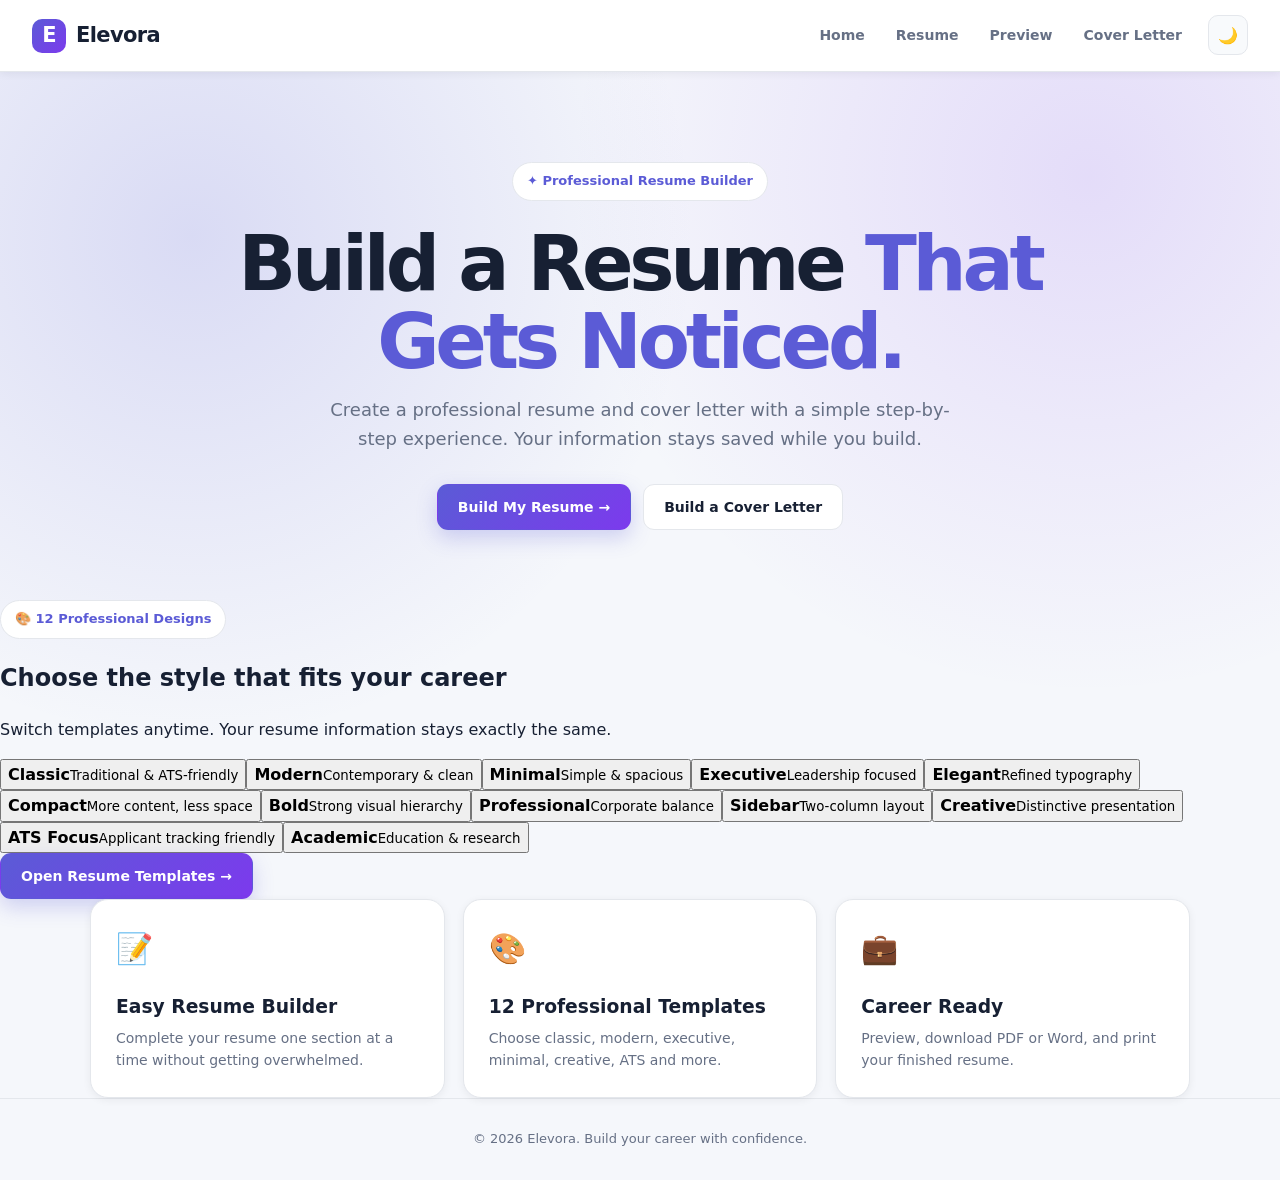
==== commit 1b1c404b: "Update index.html" ====
--- a/index.html
+++ b/index.html
@@ -1,175 +1,58 @@
 <!DOCTYPE html>
 <html lang="en">
-
 <head>
-
-  <meta charset="UTF-8">
-
-  <meta
-    name="viewport"
-    content="width=device-width, initial-scale=1.0"
-  >
-
-  <title>Elevora — Build Your Future</title>
-
-  <link
-    rel="stylesheet"
-    href="css/style.css"
-  >
-
-  <script src="theme.js"></script>
-
+<meta charset="UTF-8">
+<meta name="viewport" content="width=device-width, initial-scale=1.0">
+<title>Elevora — Build Your Future</title>
+<link rel="stylesheet" href="css/style.css">
+<script src="theme.js"></script>
 </head>
-
-
 <body class="home-page">
-
-
 <header class="navbar">
-
-  <a
-    href="index.html"
-    class="logo"
-  >
-    Elevora
-  </a>
-
+  <a href="index.html" class="logo">Elevora</a>
   <nav class="nav-links">
-
-    <a href="index.html">
-      Home
-    </a>
-
-    <a href="personal.html">
-      Resume
-    </a>
-
-    <a href="preview.html">
-      Preview
-    </a>
-
-    <a href="cover-letter.html">
-      Cover Letter
-    </a>
-
-    <button
-      id="themeToggle"
-      class="theme-toggle"
-      type="button"
-    >
-      🌙
-    </button>
-
+    <a href="index.html">Home</a>
+    <a href="personal.html">Resume</a>
+    <a href="preview.html">Preview</a>
+    <a href="cover-letter.html">Cover Letter</a>
+    <button id="themeToggle" class="theme-toggle" type="button">🌙</button>
   </nav>
-
 </header>
-
-
 <main>
-
   <section class="hero">
-
-    <div class="hero-badge">
-      ✦ Professional Resume Builder
+    <div class="hero-badge">✦ Professional Resume Builder</div>
+    <h1>Build a Resume <span>That Gets Noticed.</span></h1>
+    <p>Create a professional resume and cover letter with a simple step-by-step experience. Your information stays saved while you build.</p>
+    <div class="hero-buttons">
+      <a href="personal.html" class="btn primary">Build My Resume →</a>
+      <a href="cover-letter.html" class="btn secondary">Build a Cover Letter</a>
     </div>
-
-    <h1>
-      Build a Resume
-      <span>That Gets Noticed.</span>
-    </h1>
-
-    <p>
-      Create a professional resume and cover letter
-      with a simple step-by-step experience.
-      Your information stays saved while you build.
-    </p>
-
-
-    <div class="hero-buttons">
-
-      <a
-        href="personal.html"
-        class="btn primary"
-      >
-        Build My Resume →
-      </a>
-
-      <a
-        href="cover-letter.html"
-        class="btn secondary"
-      >
-        Build a Cover Letter
-      </a>
-
-    </div>
-
   </section>
 
+  <section class="template-showcase">
+    <div class="section-heading-center">
+      <div class="hero-badge">🎨 12 Professional Designs</div>
+      <h2>Choose the style that fits your career</h2>
+      <p>Switch templates anytime. Your resume information stays exactly the same.</p>
+    </div>
+    <div id="homeTemplateGrid" class="home-template-grid"></div>
+    <div class="template-showcase-action"><a href="preview.html" class="btn primary">Open Resume Templates →</a></div>
+  </section>
 
   <section class="feature-grid">
-
-    <div class="feature-card">
-
-      <div class="feature-icon">
-        📝
-      </div>
-
-      <h3>
-        Easy Resume Builder
-      </h3>
-
-      <p>
-        Complete your resume one section at a time
-        without getting overwhelmed.
-      </p>
-
-    </div>
-
-
-    <div class="feature-card">
-
-      <div class="feature-icon">
-        🎨
-      </div>
-
-      <h3>
-        Professional Design
-      </h3>
-
-      <p>
-        Create a clean and modern resume
-        ready for professional applications.
-      </p>
-
-    </div>
-
-
-    <div class="feature-card">
-
-      <div class="feature-icon">
-        💼
-      </div>
-
-      <h3>
-        Career Ready
-      </h3>
-
-      <p>
-        Preview, print and download your finished
-        resume when you are ready.
-      </p>
-
-    </div>
-
+    <div class="feature-card"><div class="feature-icon">📝</div><h3>Easy Resume Builder</h3><p>Complete your resume one section at a time without getting overwhelmed.</p></div>
+    <div class="feature-card"><div class="feature-icon">🎨</div><h3>12 Professional Templates</h3><p>Choose classic, modern, executive, minimal, creative, ATS and more.</p></div>
+    <div class="feature-card"><div class="feature-icon">💼</div><h3>Career Ready</h3><p>Preview, download PDF or Word, and print your finished resume.</p></div>
   </section>
-
 </main>
-
-
-<footer>
-  © 2026 Elevora. Build your career with confidence.
-</footer>
-
-
+<footer>© 2026 Elevora. Build your career with confidence.</footer>
+<script>
+const HOME_TEMPLATES = [
+ ["classic","Classic","Traditional & ATS-friendly"],["modern","Modern","Contemporary & clean"],["minimal","Minimal","Simple & spacious"],["executive","Executive","Leadership focused"],["elegant","Elegant","Refined typography"],["compact","Compact","More content, less space"],["bold","Bold","Strong visual hierarchy"],["professional","Professional","Corporate balance"],["sidebar","Sidebar","Two-column layout"],["creative","Creative","Distinctive presentation"],["ats","ATS Focus","Applicant tracking friendly"],["academic","Academic","Education & research"]
+];
+function selectHomeTemplate(id){ localStorage.setItem("resumeTemplate",id); window.location.href="preview.html"; }
+const current = localStorage.getItem("resumeTemplate") || "classic";
+document.getElementById("homeTemplateGrid").innerHTML = HOME_TEMPLATES.map(([id,name,desc],i)=>`<button class="home-template-card ${current===id?'active':''}" type="button" onclick="selectHomeTemplate('${id}')"><div class="mini-resume mini-${id}"><span></span><span></span><i></i><i></i><b></b></div><strong>${name}</strong><small>${desc}</small></button>`).join("");
+</script>
 </body>
 </html>
